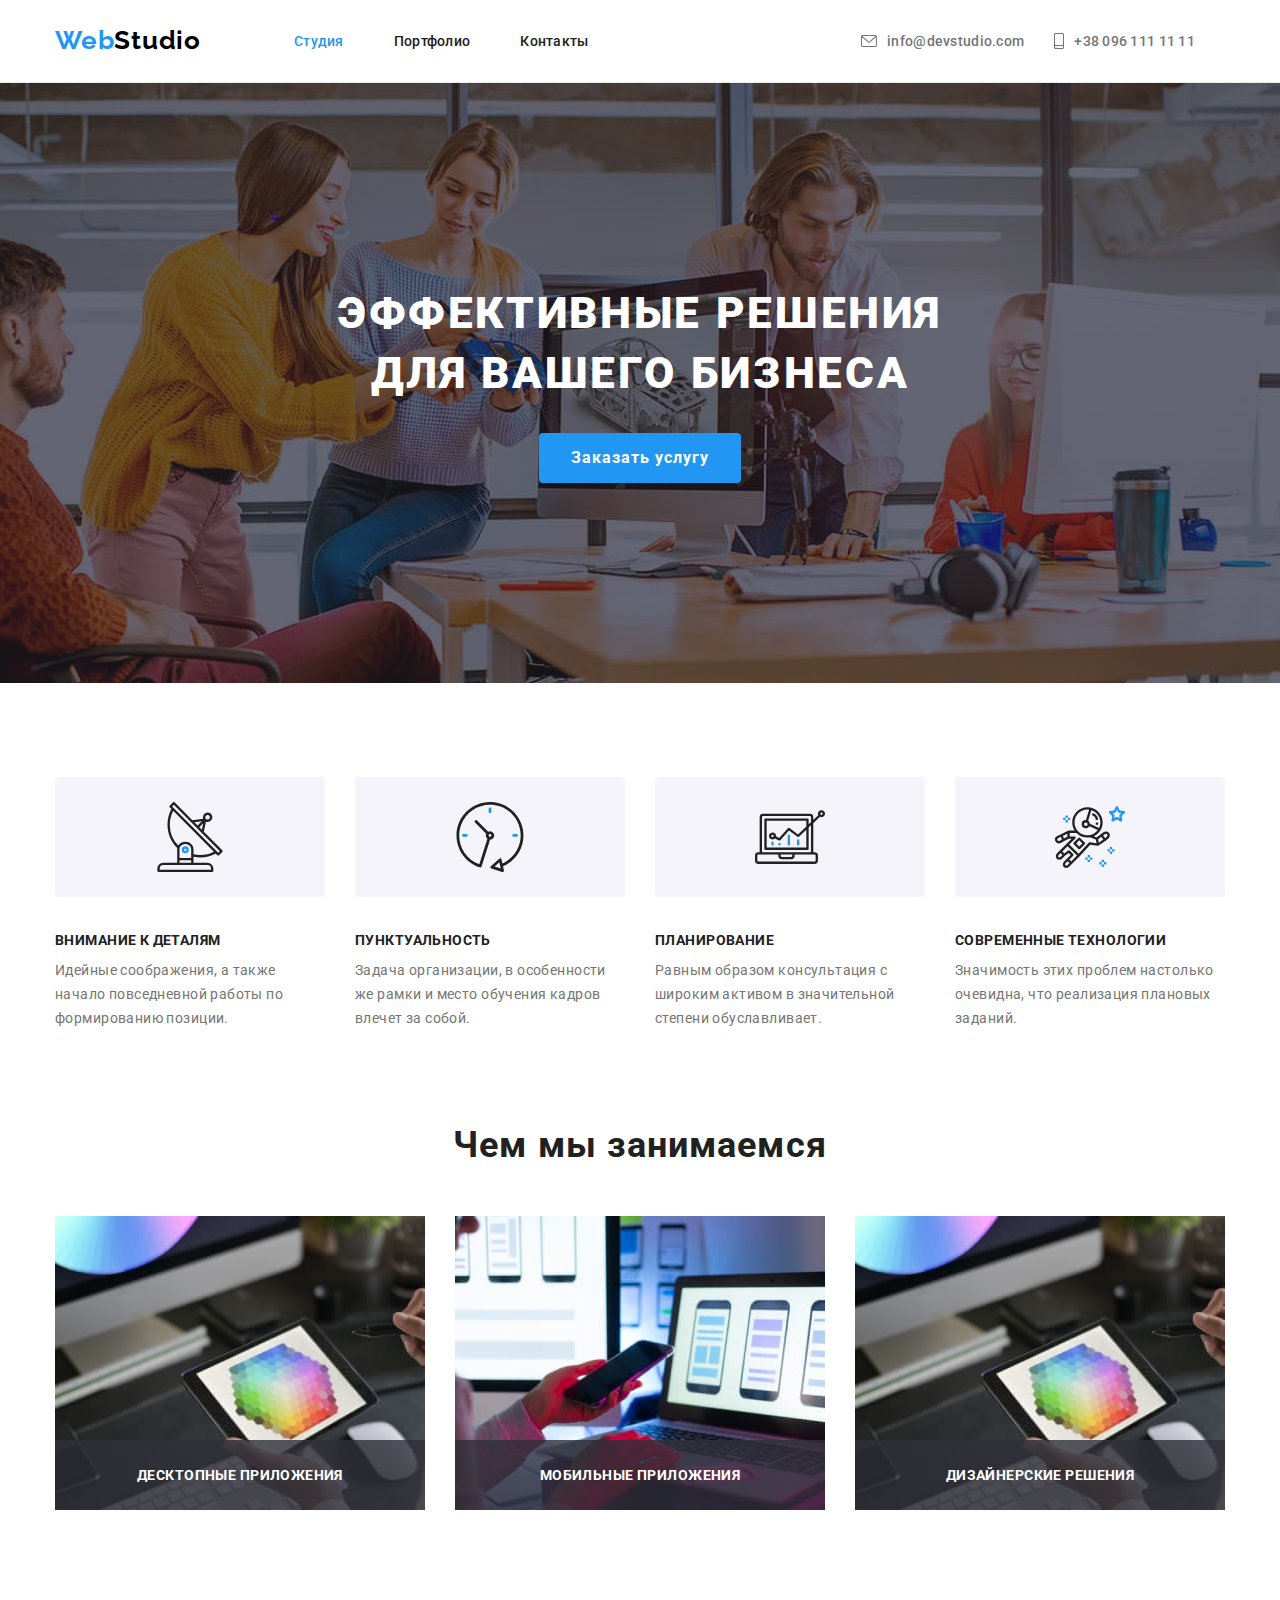
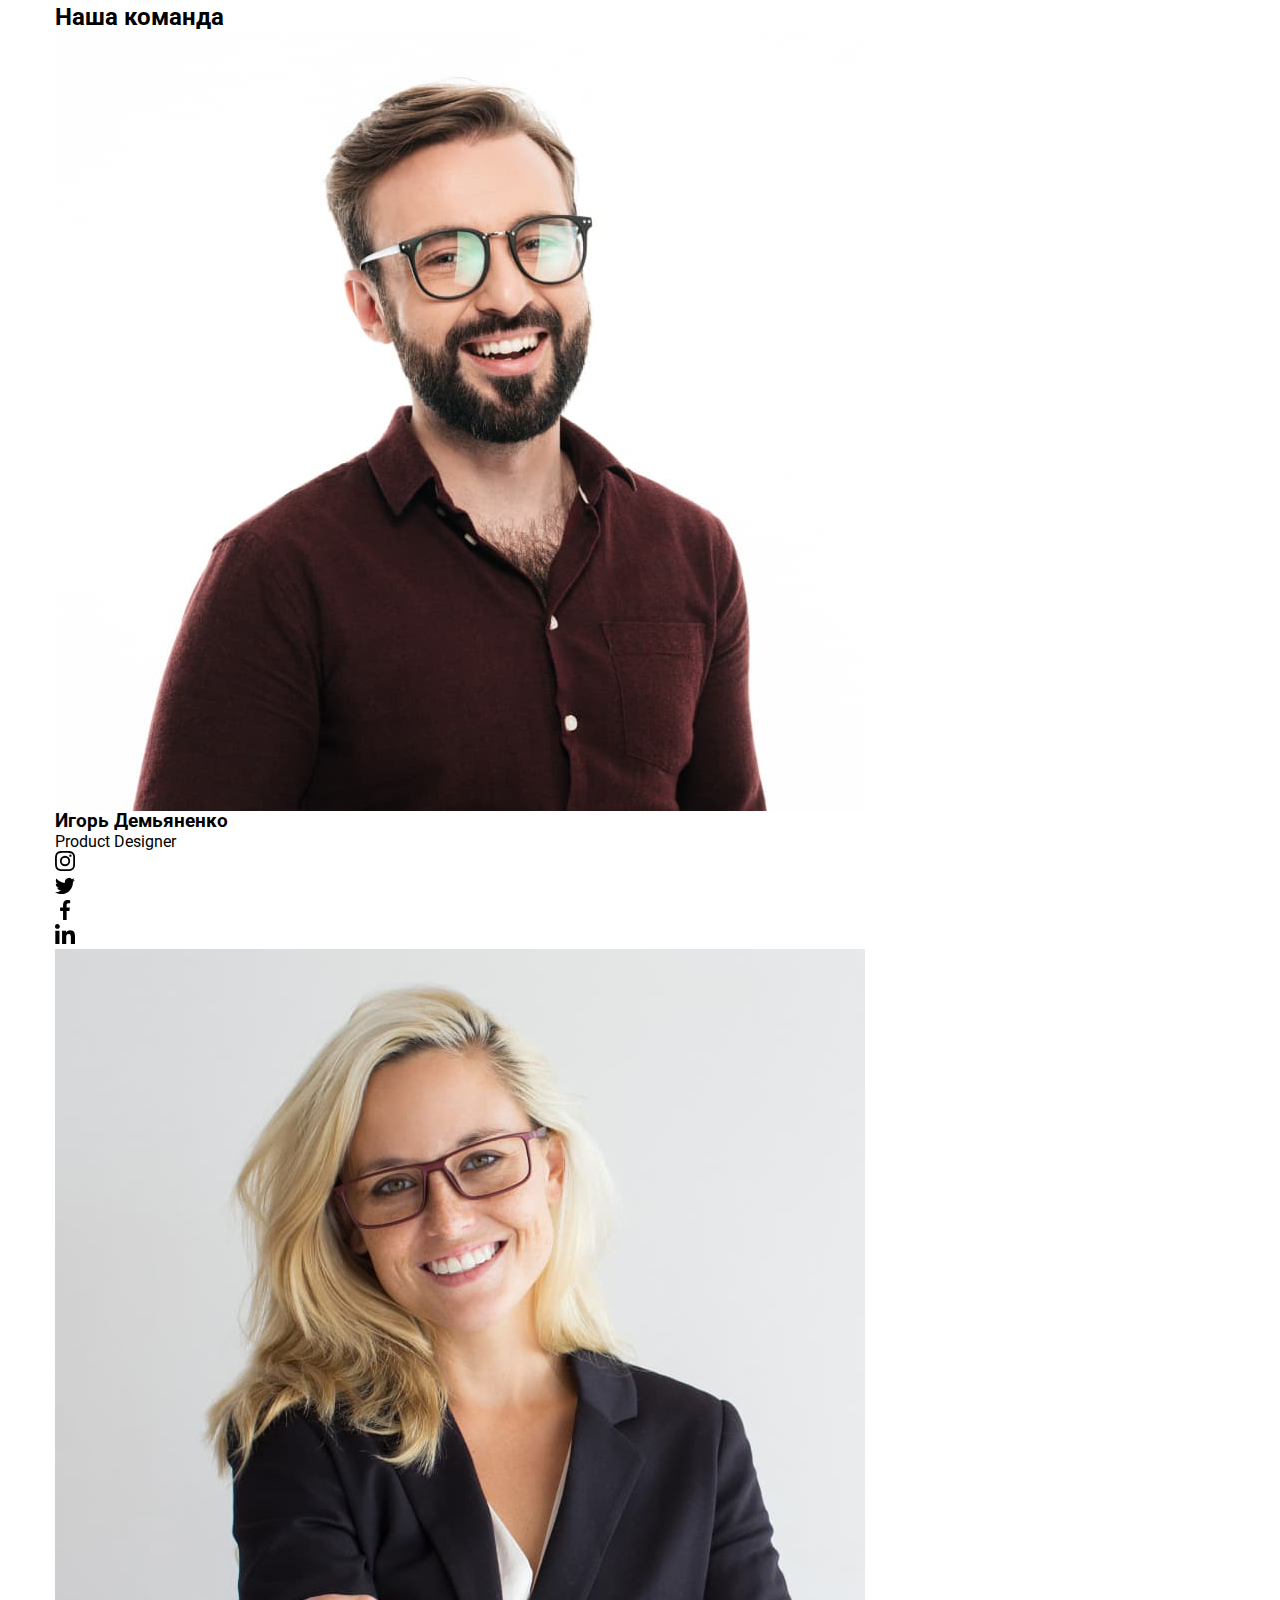
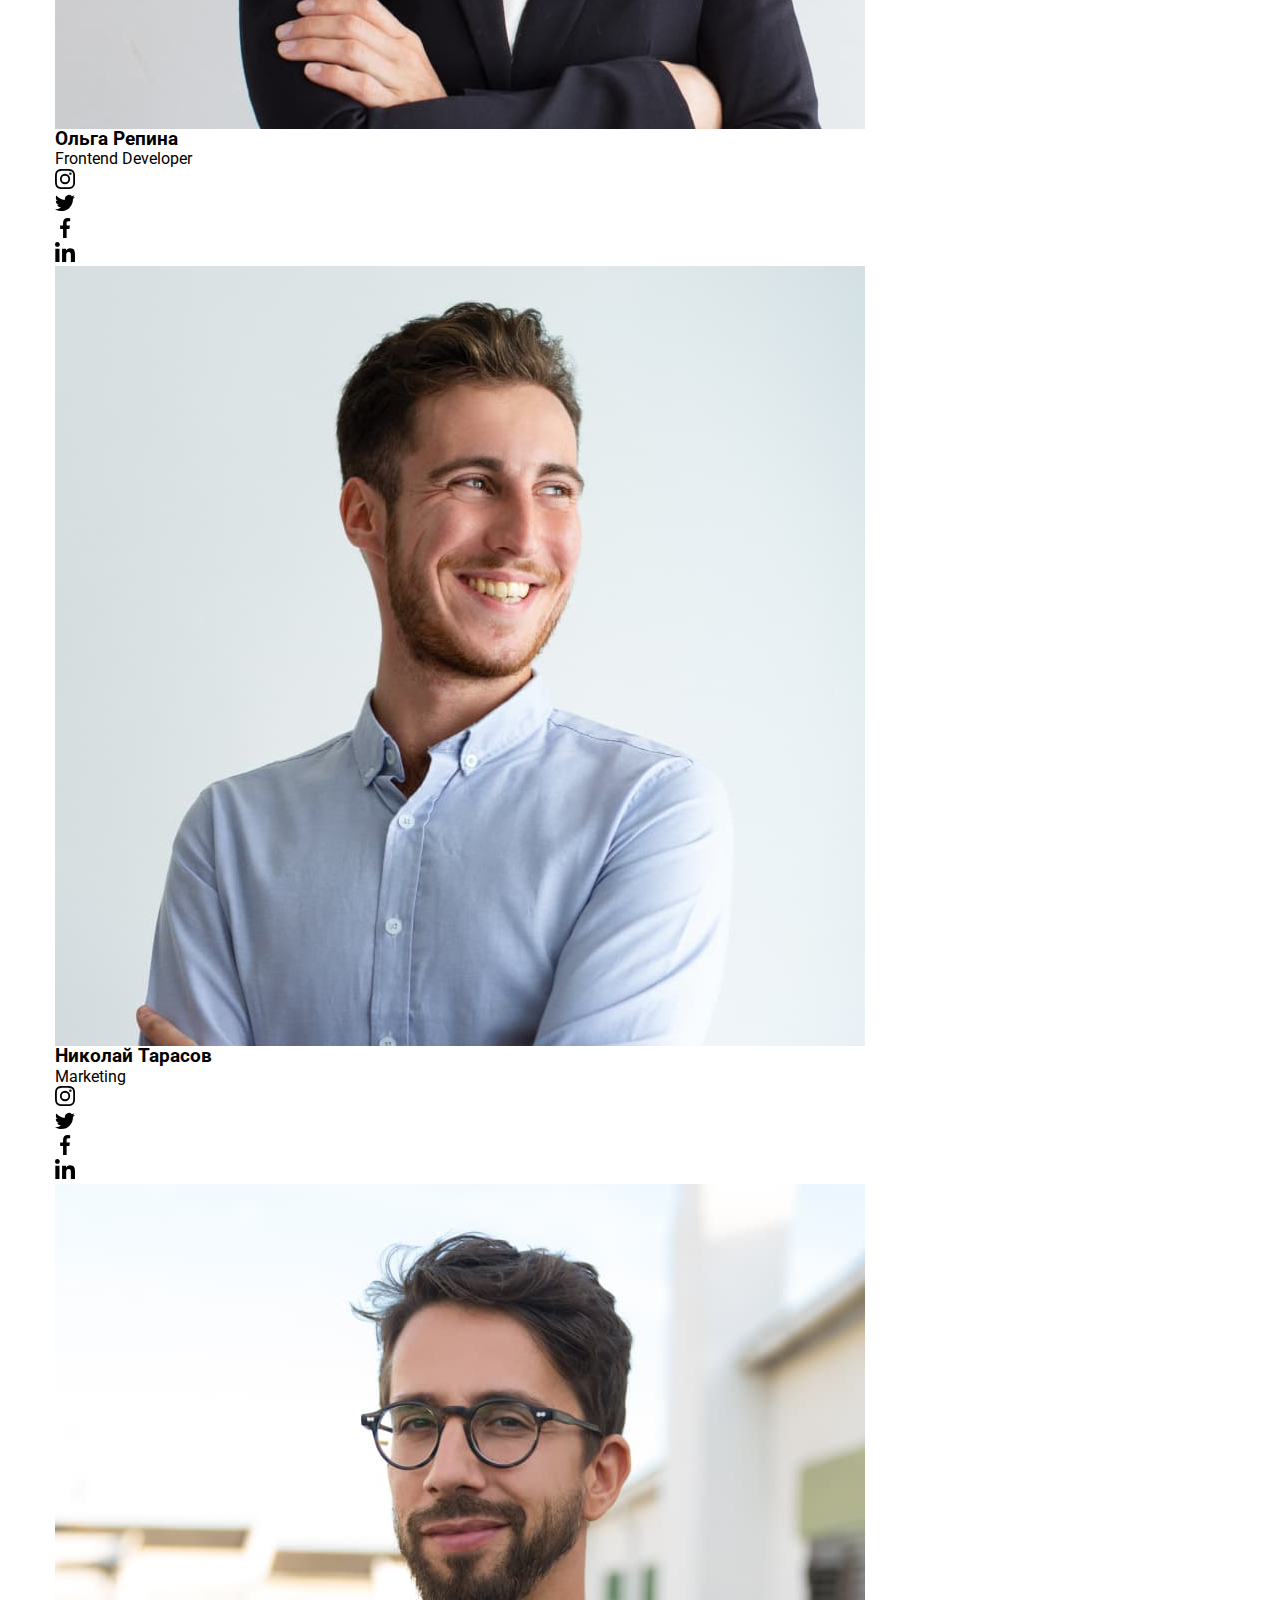
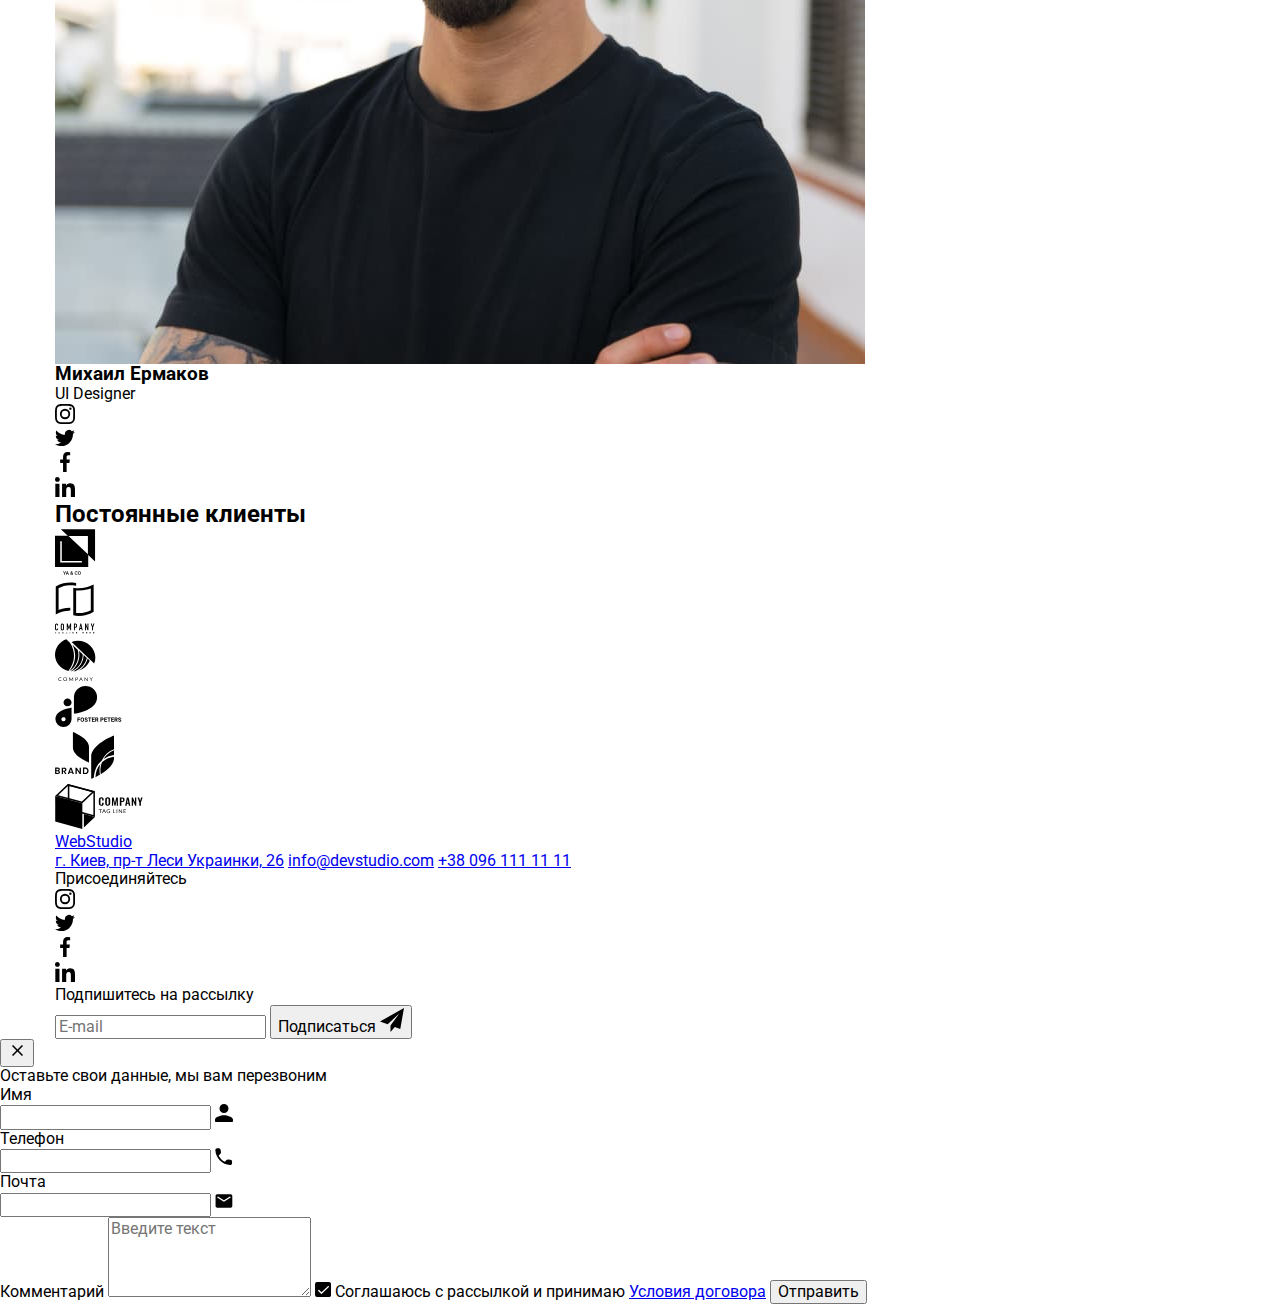
==== index.html @ cd8676ff "Finished section-features" ====
<!DOCTYPE html>
<html lang="ru">
<head>
    <meta charset="UTF-8">
    <meta name="viewport" content="width=device-width, initial-scale=1.0">
    <title>WebStudio</title>
    <link rel="preconnect" href="https://fonts.gstatic.com">
    <link href="https://fonts.googleapis.com/css2?family=Raleway:wght@700&family=Roboto:wght@400;500;700;900&display=swap"
        rel="stylesheet">
    <link rel="stylesheet" href="./css/main.min.css" />
</head>
<body>
    <!-- Шапка сайта -->
    <header class="header">
        <div class="container header__container">
           <nav class="navigation">
               <a class="logo" href="./index.html">Web<span class="logo__studio">Studio</span></a>
               <ul class="menu">
                   <li><a class="menu__link menu__link--current" href="#">Студия</a></li>
                   <li><a class="menu__link" href="./portfolio.html">Портфолио</a></li>
                   <li><a class="menu__link" href="#">Контакты</a></li>
               </ul>
           </nav>
           <ul class="contacts">
               <li>
                   <a class="contacts__link" href="mailto:info@devstudio.com">             
                       <svg class="contacts__icon" width="16" height="12">
                           <use href="./images/icons/symbol-defs.svg#envelope" ></use>
                       </svg>
                     info@devstudio.com
                   </a>
                </li>
               <li>
                   <a class="contacts__link" href="tel:+380961111111">
                       <svg class="contacts__icon" width="10" height="16">
                           <use href="./images/icons/symbol-defs.svg#smartphone"></use>
                       </svg>
                       +38 096 111 11 11
                    </a>
                </li>
           </ul>
        </div> 
    </header>

    <main>
        <!-- Герой -->
        <section class="section-hero">
            <div class="hero__container">
                <h1 class="hero__title">Эффективные решения для вашего бизнеса</h1>
                <button class="button" type="submit" data-modal-open>Заказать услугу</button>
            </div>
        </section>

        <!-- Особенности - Заголовок для симантики - пользователю не должен видеть -->
        <section class="section-features">
            <h2 class="visually-hidden">Преимущества</h2>
            <div class="container">
                <ul class="section-features__cards">
                    <li class="section-features__item">
                        <svg class="section-features__img">
                            <use href="./images/icons/symbol-defs.svg#antenna" width="70" height="70"> </use>
                        </svg>
                        <h3 class="section-features__title">Внимание к деталям</h3>
                        <p class="section-features__desc">Идейные соображения, а также начало повседневной работы по формированию
                            позиции.</p>
                    </li>
                    <li class="section-features__item">
                        <svg class="section-features__img"> 
                            <use href="./images/icons/symbol-defs.svg#clock" width="70" height="70"> </use>
                         </svg>
                        <h3 class="section-features__title">Пунктуальность</h3>
                        <p class="section-features__desc">Задача организации, в особенности же рамки и место обучения кадров влечет за
                            собой.</p>
                    </li>
                    <li class="section-features__item">
                        <svg class="section-features__img">
                            <use href="./images/icons/symbol-defs.svg#diagram" width="70" height="70"> </use>
                        </svg>
                        <h3 class="section-features__title">Планирование</h3>
                        <p class="section-features__desc">Равным образом консультация с широким активом в значительной степени
                            обуславливает.</p>
                    </li>
                    <li class="section-features__item">
                        <svg class="section-features__img">
                            <use href="./images/icons/symbol-defs.svg#astronaut" width="70" height="70"> </use>
                        </svg>
                        <h3 class="section-features__title">Современные технологии</h3>
                        <p class="section-features__desc">Значимость этих проблем настолько очевидна, что реализация плановых заданий.
                        </p>
                    </li>
                </ul>
            </div>
            
        </section>
        
        <!-- Чем мы занимаемся -->
        <section class="section-case">
            <div class="container">
                <h2 class="section-case__title">Чем мы занимаемся</h2>
                <ul class="section-case__cards">
                    <li class="section-case__item">
                        <div class="section-case__thumb">
                            <img src="./images/main/design.jpg" alt="Десктопное приложение">
                            <p class="section-case__inscription">Десктопные приложения</p>
                        </div>                        
                    </li>
                    <li class="section-case__item">
                        <div class="section-case__thumb">
                            <img src="./images/main/synchronization.jpg" alt="Мобильное приложение">
                            <p class="section-case__inscription">Мобильные приложения</p>
                        </div>                        
                    </li>
                    <li class="section-case__item">
                        <div class="section-case__thumb">
                            <img src="./images/main/design.jpg" alt="Дизайнерские решения">
                            <p class="section-case__inscription">Дизайнерские решения</p> 
                        </div>
                    </li>                                               
                </ul>
            </div>
        </section>

        <!-- Команда -->
        <section class="section-team">
            <div class="container">
                <h2 class="section-team-title">Наша команда</h2>
                <ul class="cards-team">
                    <li class="card">
                        <div class="thumb">
                            <img src="./images/main/igor.jpg" alt="Фото Игоря">
                        </div>                        
                        <div class="team-info">
                            <h3 class="personal-name">Игорь Демьяненко</h3>
                            <p class="post">Product Designer</p>
                            <ul class="social-icons">
                                <li>
                                    <a class="social-icons-link" href="#">
                                        <svg width="20" height="20">
                                            <use href="./images/icons/symbol-defs.svg#instagram">
                                            </use>
                                        </svg>
                                    </a>
                                </li>
                                <li>
                                    <a class="social-icons-link" href="#">
                                        <svg width="20" height="20">
                                            <use href="./images/icons/symbol-defs.svg#twitter">
                                            </use>
                                        </svg>
                                    </a>
                                </li>
                                <li>
                                    <a class="social-icons-link" href="#">
                                        <svg width="20" height="20">
                                            <use href="./images/icons/symbol-defs.svg#facebook">
                                            </use>
                                        </svg>
                                    </a>
                                </li>
                                <li>
                                    <a class="social-icons-link" href="#">
                                        <svg width="20" height="20">
                                            <use href="./images/icons/symbol-defs.svg#linkedin">
                                            </use>
                                        </svg>
                                    </a>
                                </li>
                            </ul>
                        </div>                        
                    </li>
                    <li class="card">
                        <div class="thumb">
                            <img src="./images/main/olga.jpg" alt="Фото Ольги">
                        </div>                        
                        <div class="team-info">
                            <h3 class="personal-name">Ольга Репина</h3>
                            <p class="post">Frontend Developer</p>
                            <ul class="social-icons">
                                <li>
                                    <a class="social-icons-link" href="#">
                                        <svg width="20" height="20">
                                            <use href="./images/icons/symbol-defs.svg#instagram">
                                            </use>
                                        </svg>
                                    </a>
                                </li>
                                <li>
                                    <a class="social-icons-link" href="#">
                                        <svg width="20" height="20">
                                            <use href="./images/icons/symbol-defs.svg#twitter">
                                            </use>
                                        </svg>
                                    </a>
                                </li>
                                <li>
                                    <a class="social-icons-link" href="#">
                                        <svg width="20" height="20">
                                            <use href="./images/icons/symbol-defs.svg#facebook">
                                            </use>
                                        </svg>
                                    </a>
                                </li>
                                <li>
                                    <a class="social-icons-link" href="#">
                                        <svg width="20" height="20">
                                            <use href="./images/icons/symbol-defs.svg#linkedin">
                                            </use>
                                        </svg>
                                    </a>
                                </li>
                            </ul>
                        </div>                        
                    </li>
                    <li class="card">
                        <div class="thumb">
                            <img src="./images/main/nikolai.jpg" alt="Фото Николая">
                        </div>                        
                        <div class="team-info">
                            <h3 class="personal-name">Николай Тарасов</h3>
                            <p class="post">Marketing</p>
                            <ul class="social-icons">
                                <li>
                                    <a class="social-icons-link" href="#">
                                        <svg width="20" height="20">
                                            <use href="./images/icons/symbol-defs.svg#instagram">
                                            </use>
                                        </svg>
                                    </a>
                                </li>
                                <li>
                                    <a class="social-icons-link" href="#">
                                        <svg width="20" height="20">
                                            <use href="./images/icons/symbol-defs.svg#twitter">
                                            </use>
                                        </svg>
                                    </a>
                                </li>
                                <li>
                                    <a class="social-icons-link" href="#">
                                        <svg width="20" height="20">
                                            <use href="./images/icons/symbol-defs.svg#facebook">
                                            </use>
                                        </svg>
                                    </a>
                                </li>
                                <li>
                                    <a class="social-icons-link" href="#">
                                        <svg width="20" height="20">
                                            <use href="./images/icons/symbol-defs.svg#linkedin">
                                            </use>
                                        </svg>
                                    </a>
                                </li>
                            </ul>
                        </div>                        
                    </li>
                    <li class="card">
                        <div class="thumb">
                            <img src="./images/main/michail.jpg" alt="Фото Михаила">
                        </div>                        
                        <div class="team-info">
                            <h3 class="personal-name">Михаил Ермаков</h3>
                            <p class="post">UI Designer</p>
                            <ul class="social-icons">
                                <li>
                                    <a class="social-icons-link" href="#">
                                        <svg width="20" height="20">
                                            <use href="./images/icons/symbol-defs.svg#instagram">
                                            </use>
                                        </svg>
                                    </a>
                                </li>
                                <li>
                                    <a class="social-icons-link" href="#">
                                        <svg width="20" height="20">
                                            <use href="./images/icons/symbol-defs.svg#twitter">
                                            </use>
                                        </svg>
                                    </a>
                                </li>
                                <li>
                                    <a class="social-icons-link" href="#">
                                        <svg width="20" height="20">
                                            <use href="./images/icons/symbol-defs.svg#facebook">
                                            </use>
                                        </svg>
                                    </a>
                                </li>
                                <li>
                                    <a class="social-icons-link" href="#">
                                        <svg width="20" height="20">
                                            <use href="./images/icons/symbol-defs.svg#linkedin">
                                            </use>
                                        </svg>
                                    </a>
                                </li>
                            </ul>
                        </div>                        
                    </li>
                </ul>
            </div>        
        </section>
        
        <!-- Постоянные клиенты-->
        <section class="section-clients">
            <div class="container">
                <h2 class="section-clients-title">Постоянные клиенты</h2>
                <ul class="clients">
                    <li class="clients-item">
                        <a class="clients-link" href="#">
                            <svg class="clients-icon" width="44.27" height="49.23">
                                <use href="./images/icons/symbol-defs.svg#logo1"></use> 
                            </svg>
                        </a>
                    </li>
                    <li class="clients-item">
                        <a class="clients-link" href="#">
                            <svg class="clients-icon" width="40" height="52">
                                <use href="./images/icons/symbol-defs.svg#logo2"></use>
                            </svg>
                        </a>
                    </li>
                    <li class="clients-item">
                        <a class="clients-link" href="#">
                            <svg class="clients-icon" width="41" height="42.6">
                                <use href="./images/icons/symbol-defs.svg#logo3"></use>
                            </svg>
                        </a>
                    </li>
                    <li class="clients-item">
                        <a class="clients-link" href="#">
                            <svg class="clients-icon" width="79.66" height="42.02">
                                <use href="./images/icons/symbol-defs.svg#logo4"></use>
                            </svg>
                        </a>
                    </li>
                    <li class="clients-item">
                        <a class="clients-link" href="#">
                            <svg class="clients-icon" width="59" height="47">
                                <use href="./images/icons/symbol-defs.svg#logo5"></use>
                            </svg>
                        </a>
                    </li>
                    <li class="clients-item" >
                        <a class="clients-link" href="#">
                            <svg class="clients-icon" width="88.48" height="45.44">
                                <use href="./images/icons/symbol-defs.svg#logo6"></use>
                            </svg>
                        </a>
                    </li>
                </ul>
            </div>
        </section>
    </main>

    <footer>
        <div class="container footer">
            <div>
                <a class="logo-web-f" href="./index.html">Web<span class="logo-studio-f">Studio</span></a>
                <address class="address">
                    <a class="address-f" href="#">г. Киев, пр-т Леси Украинки, 26</a>
                    <a class="mail-f" href="mailto:info@example.com">info@devstudio.com</a>
                    <a class="tel-f" href="tel:+380961111111">+38 096 111 11 11</a>
                </address>
            </div>
            <div class="invitation">
                <p class="invitation-title">Присоединяйтесь</p>
                <ul class="social-icons-f">
                    <li>
                        <a class="social-icons-link-f" href="#">
                            <svg width="20" height="20">
                                <use href="./images/icons/symbol-defs.svg#instagram">
                                </use>
                            </svg>
                        </a>
                    </li>
                    <li>
                        <a class="social-icons-link-f" href="#">
                            <svg width="20" height="20">
                                <use href="./images/icons/symbol-defs.svg#twitter">
                                </use>
                            </svg>
                        </a>
                    </li>
                    <li>
                        <a class="social-icons-link-f" href="#">
                            <svg width="20" height="20">
                                <use href="./images/icons/symbol-defs.svg#facebook">
                                </use>
                            </svg>
                        </a>
                    </li>
                    <li>
                        <a class="social-icons-link-f" href="#">
                            <svg width="20" height="20">
                                <use href="./images/icons/symbol-defs.svg#linkedin">
                                </use>
                            </svg>
                        </a>
                    </li>
                </ul>
            </div>
            <form class="subscription">
                <p class="invitation-title">Подпишитесь на рассылку</p>
                <div class="test">
                    <input type="email" name="email" placeholder="E-mail" />
                    <button type="submit">
                        <div class="subscribe-btn">
                            <span>Подписаться</span>
                            <svg class="icon-send" width="24" height="24">
                                <use href="./images/icons/symbol-defs.svg#icon-send">
                                </use>
                            </svg>
                        </div>                  
                    </button>
                </div>
                             
            </form>
        </div>        
    </footer>

    <div data-modal class="backdrop-order is-hidden">
        <div class="modal-order">
            <button data-modal-close  class="close-button">
                <svg class="close" width="18" height="18">
                    <use href="./images/icons/symbol-defs.svg#close"></use>
                </svg>
            </button>
            
            <!-- Для второго варианта -->
            <!-- В кнопу открытия и в кнопку закрытия data-toggle-backdrop-order -->
            <!-- Для всего модального окна data-backdrop-order -->

            <form name="signup-form">
                <p class="signup-form-title">Оставьте свои данные, мы вам перезвоним</p>
                <label class="label" for="username">
                    <span>Имя</span>
                    <div class="data-label">
                        <input class="data-input" type="text" name="username" id="username" />
                        <svg class="signup-form-icons" width="18" height="18">
                            <use href="./images/icons/symbol-defs.svg#person"></use>
                        </svg>
                    </div>
                </label>
                <label class="label">
                    <span>Телефон</span>
                    <div class="data-label">
                        <input class="data-input" type="tel" name="phone-number" />
                        <svg class="signup-form-icons" width="18" height="18">
                            <use href="./images/icons/symbol-defs.svg#phone"></use>
                        </svg>
                    </div>                    
                </label>
                <label class="label">
                    <span>Почта</span>
                    <div class="data-label">
                        <input class="data-input" type="email" name="email" />
                        <svg class="signup-form-icons" width="18" height="18">
                            <use href="./images/icons/symbol-defs.svg#email"></use>
                        </svg>
                    </div>                    
                </label>
                <label class="label">
                    <span>Комментарий</span>
                    <textarea name="comments" rows="4" placeholder="Введите текст"></textarea>
                </label>
                <label class="checkbox-conditions">
                    <input class="checkbox visually-hidden" type="checkbox" name="conditions" />
                    <svg class="icon" width="16" height="15">
                        <use href="./images/icons/symbol-defs.svg#icon-check"></use>                    
                    </svg>
                    <span>Соглашаюсь с рассылкой и принимаю 
                    <a href="#">Условия договора</a></span>
                </label>
                <button type="submit" class="send-button">Отправить</button>
            </form>
                       
        </div>        
    </div>
    
    <script src="./js/modal.js"></script>
</body>
</html>
---- css/main.min.css ----
/*! modern-normalize v1.0.0 | MIT License | https://github.com/sindresorhus/modern-normalize */*,*::before,*::after{-webkit-box-sizing:border-box;box-sizing:border-box}:root{-moz-tab-size:4;-o-tab-size:4;tab-size:4}html{line-height:1.15;-webkit-text-size-adjust:100%}body{margin:0;padding:0}body{font-family:system-ui,-apple-system,"Segoe UI",Roboto,Helvetica,Arial,sans-serif,"Apple Color Emoji","Segoe UI Emoji"}hr{height:0;color:inherit}abbr[title]{-webkit-text-decoration:underline dotted;text-decoration:underline dotted}b,strong{font-weight:bolder}code,kbd,samp,pre{font-family:ui-monospace, SFMono-Regular, Consolas, "Liberation Mono", Menlo, monospace;font-size:1em}small{font-size:80%}sub,sup{font-size:75%;line-height:0;position:relative;vertical-align:baseline}sub{bottom:-0.25em}sup{top:-0.5em}table{text-indent:0;border-color:inherit}button,input,optgroup,select,textarea{font-family:inherit;font-size:100%;line-height:1.15;margin:0}address{font-style:normal}button,select{text-transform:none}button,[type="button"],[type="reset"],[type="submit"]{-webkit-appearance:button}::-moz-focus-inner{border-style:none;padding:0}:-moz-focusring{outline:1px dotted ButtonText}:-moz-ui-invalid{box-shadow:none}legend{padding:0}progress{vertical-align:baseline}::-webkit-inner-spin-button,::-webkit-outer-spin-button{height:auto}[type="search"]{-webkit-appearance:textfield;outline-offset:-2px}::-webkit-search-decoration{-webkit-appearance:none}::-webkit-file-upload-button{-webkit-appearance:button;font:inherit}summary{display:list-item}ul{list-style:none}li{display:list-item;text-align:-webkit-match-parent}body{background-color:#FFFFFF;font-family:Roboto;font-style:normal}img{display:block;max-width:100%;height:auto}h1,h2,h3,h4,ul,p{margin:0px;padding:0px}.container{max-width:1200px;margin:0px auto;padding:0px 15px}.visually-hidden{position:absolute;width:1px;height:1px;margin:-1px;border:0;padding:0;white-space:nowrap;-webkit-clip-path:inset(100%);clip-path:inset(100%);clip:rect(0 0 0 0);overflow:hidden}.header{border-bottom:1px solid #ECECEC}.header__container{display:-webkit-box;display:-ms-flexbox;display:flex;-webkit-box-align:center;-ms-flex-align:center;align-items:center}.logo{text-decoration:none;font-family:Raleway;font-style:normal;font-weight:bold;font-size:26px;line-height:31px;letter-spacing:0.03em;color:#2196F3;padding:24px 0px 25px 0px;margin-right:93px}.logo__studio{color:#000000}.navigation{display:-webkit-box;display:-ms-flexbox;display:flex;-webkit-box-align:center;-ms-flex-align:center;align-items:center}.menu{display:-webkit-box;display:-ms-flexbox;display:flex;-webkit-box-align:center;-ms-flex-align:center;align-items:center;margin:0px;padding:32px 0px}.menu__link{position:relative;text-decoration:none;font-weight:500;font-size:14px;line-height:16px;letter-spacing:0.02em;color:#212121;padding-top:32px;padding-bottom:32px;margin-right:50px;-webkit-transition:color 250ms cubic-bezier(0.4, 0, 0.2, 1);transition:color 250ms cubic-bezier(0.4, 0, 0.2, 1)}.menu__link:hover,.menu__link:focus{color:#2196F3;-webkit-transition:color 250ms cubic-bezier(0.4, 0, 0.2, 1);transition:color 250ms cubic-bezier(0.4, 0, 0.2, 1)}.menu__link::after{content:"";position:absolute;left:0;bottom:0;display:block;width:100%;height:4px;border:1px solid #2196F3;border-radius:2px;background-color:#2196F3;-webkit-transform:scaleX(0);transform:scaleX(0);-webkit-transition:-webkit-transform 250ms cubic-bezier(0.4, 0, 0.2, 1);transition:-webkit-transform 250ms cubic-bezier(0.4, 0, 0.2, 1);transition:transform 250ms cubic-bezier(0.4, 0, 0.2, 1);transition:transform 250ms cubic-bezier(0.4, 0, 0.2, 1), -webkit-transform 250ms cubic-bezier(0.4, 0, 0.2, 1)}.menu__link:hover::after,.menu__link:focus::after{-webkit-transform:scaleX(1);transform:scaleX(1);-webkit-transition:-webkit-transform 250ms cubic-bezier(0.4, 0, 0.2, 1);transition:-webkit-transform 250ms cubic-bezier(0.4, 0, 0.2, 1);transition:transform 250ms cubic-bezier(0.4, 0, 0.2, 1);transition:transform 250ms cubic-bezier(0.4, 0, 0.2, 1), -webkit-transform 250ms cubic-bezier(0.4, 0, 0.2, 1)}.menu__link--current{color:#2196F3}.contacts{display:-webkit-box;display:-ms-flexbox;display:flex;-webkit-box-align:center;-ms-flex-align:center;align-items:center;margin-left:auto}.contacts__link{text-decoration:none;font-weight:500;font-size:14px;line-height:16px;letter-spacing:0.02em;color:#757575;-webkit-transition:color 250ms cubic-bezier(0.4, 0, 0.2, 1);transition:color 250ms cubic-bezier(0.4, 0, 0.2, 1);display:-webkit-box;display:-ms-flexbox;display:flex;-webkit-box-align:center;-ms-flex-align:center;align-items:center}.contacts__link:hover,.contacts__link:focus{color:#2196F3;-webkit-transition:color 250ms cubic-bezier(0.4, 0, 0.2, 1);transition:color 250ms cubic-bezier(0.4, 0, 0.2, 1)}.contacts__link:first-child{margin-right:30px}.contacts__icon{fill:currentColor;margin-right:10px}.section-hero{background-image:-webkit-gradient(linear, left top, right top, from(rgba(47,48,58,0.4)), to(rgba(47,48,58,0.4))),url(../images/main/hero.jpg);background-image:linear-gradient(to right, rgba(47,48,58,0.4), rgba(47,48,58,0.4)),url(../images/main/hero.jpg);background-color:#C4C4C4;background-repeat:no-repeat;background-position:center;background-size:cover;max-width:1600px;margin-left:auto;margin-right:auto}.hero__container{margin:0px auto;text-align:center;padding:200px 0}.hero__title{text-decoration:none;font-weight:900;font-size:44px;line-height:60px;letter-spacing:0.06em;text-transform:uppercase;color:#FFFFFF;max-width:696px;margin:0px auto 30px}.button{color:#FFFFFF;background-color:#2196F3;font-weight:bold;font-size:16px;line-height:30px;text-align:center;letter-spacing:0.06em;border:0px;border-radius:4px;padding:10px 32px}.section-features{padding-top:94px}.section-features__cards{display:-webkit-box;display:-ms-flexbox;display:flex;-webkit-box-pack:justify;-ms-flex-pack:justify;justify-content:space-between;margin:0px;padding:0px}.section-features__item{width:270px}.section-features__img{background:#F5F4FA;border-radius:4px;height:120px;width:270px;padding:25px 100px;margin-bottom:30px}.section-features__title{font-weight:bold;font-size:14px;line-height:16px;letter-spacing:0.03em;text-transform:uppercase;color:#212121;margin-bottom:10px}.section-features__desc{font-weight:normal;font-size:14px;line-height:24px;letter-spacing:0.03em;color:#757575}.section-case{padding-top:94px;padding-bottom:94px}.section-case__title{font-weight:bold;font-size:36px;line-height:42px;text-align:center;letter-spacing:0.03em;color:#212121;margin-bottom:50px}.section-case__cards{display:-webkit-box;display:-ms-flexbox;display:flex;-webkit-box-pack:justify;-ms-flex-pack:justify;justify-content:space-between}.section-case__thumb{position:relative;height:294px}.section-case__inscription{position:absolute;bottom:0;width:100%;height:70px;background:rgba(47,48,58,0.8);font-family:Roboto;font-weight:bold;font-size:14px;line-height:16px;text-align:center;letter-spacing:0.03em;text-transform:uppercase;color:#FFFFFF;padding:27px 0}
/*# sourceMappingURL=main.min.css.map */
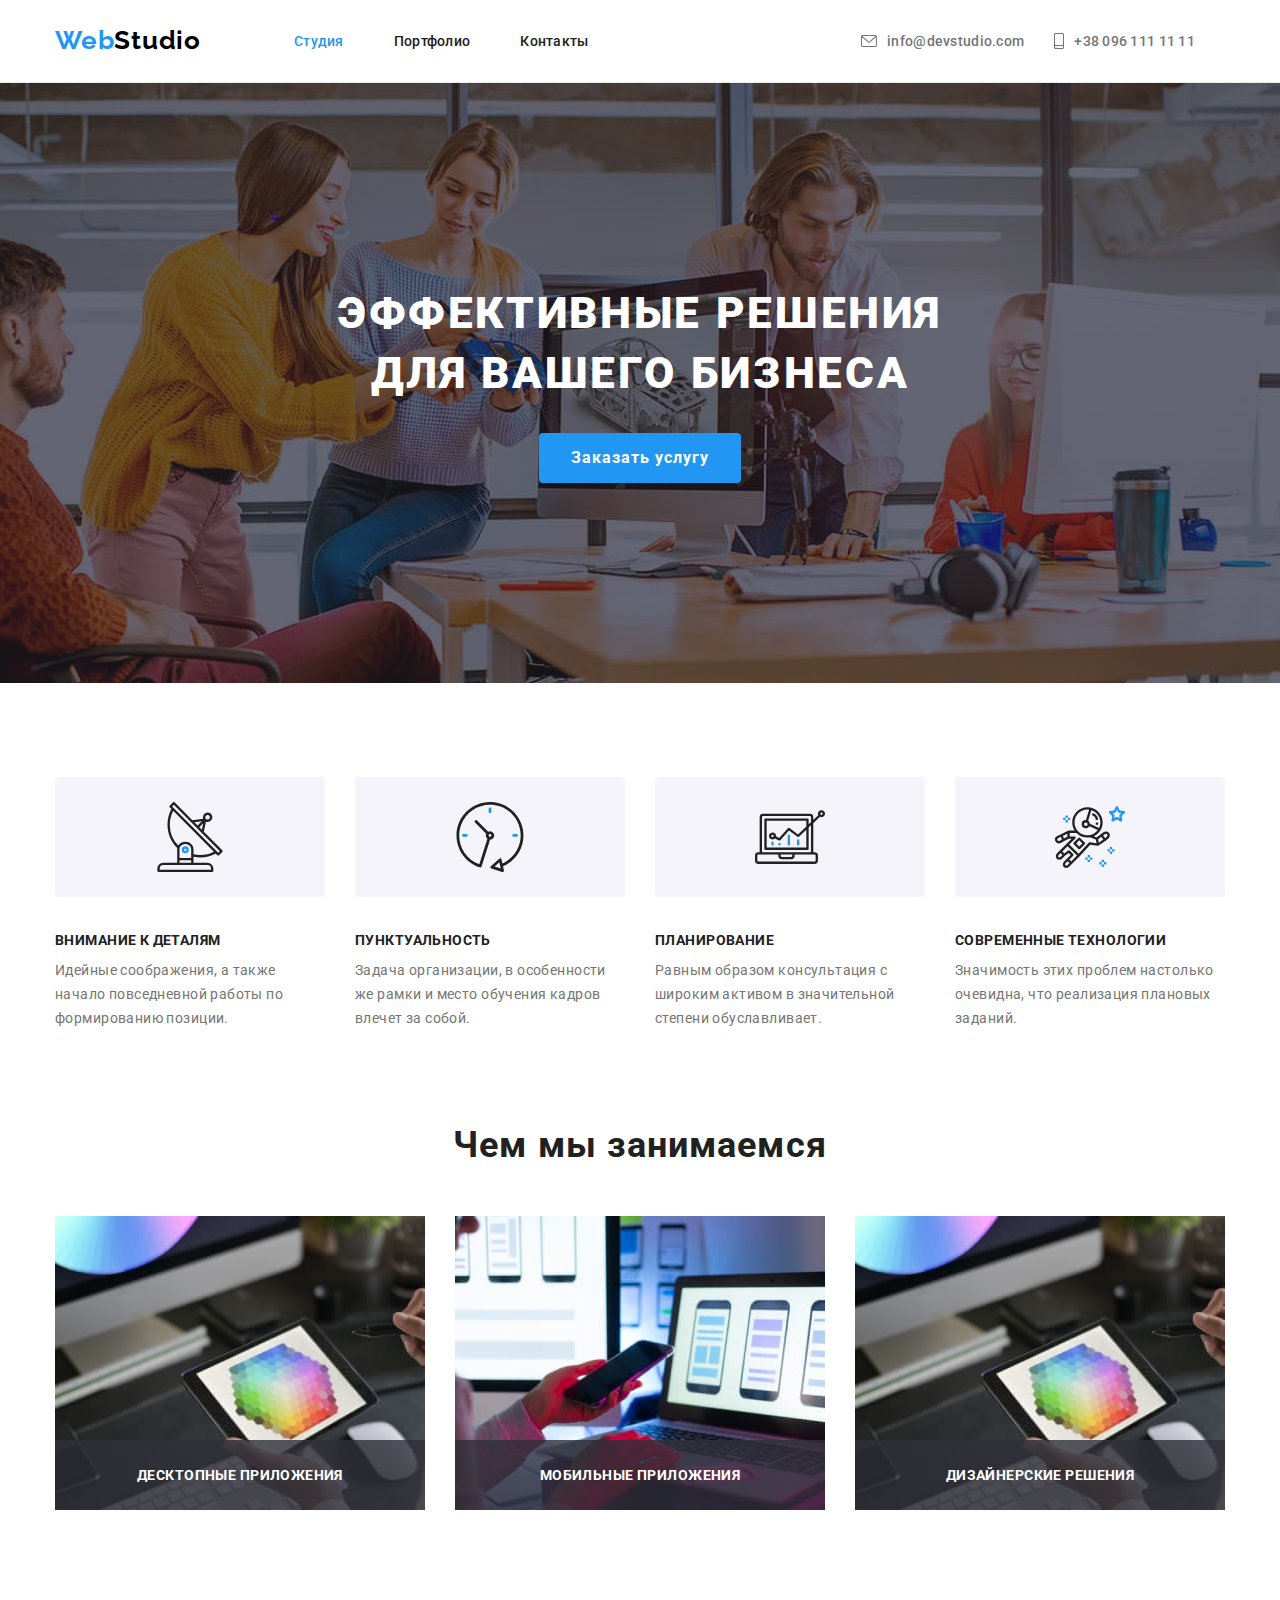
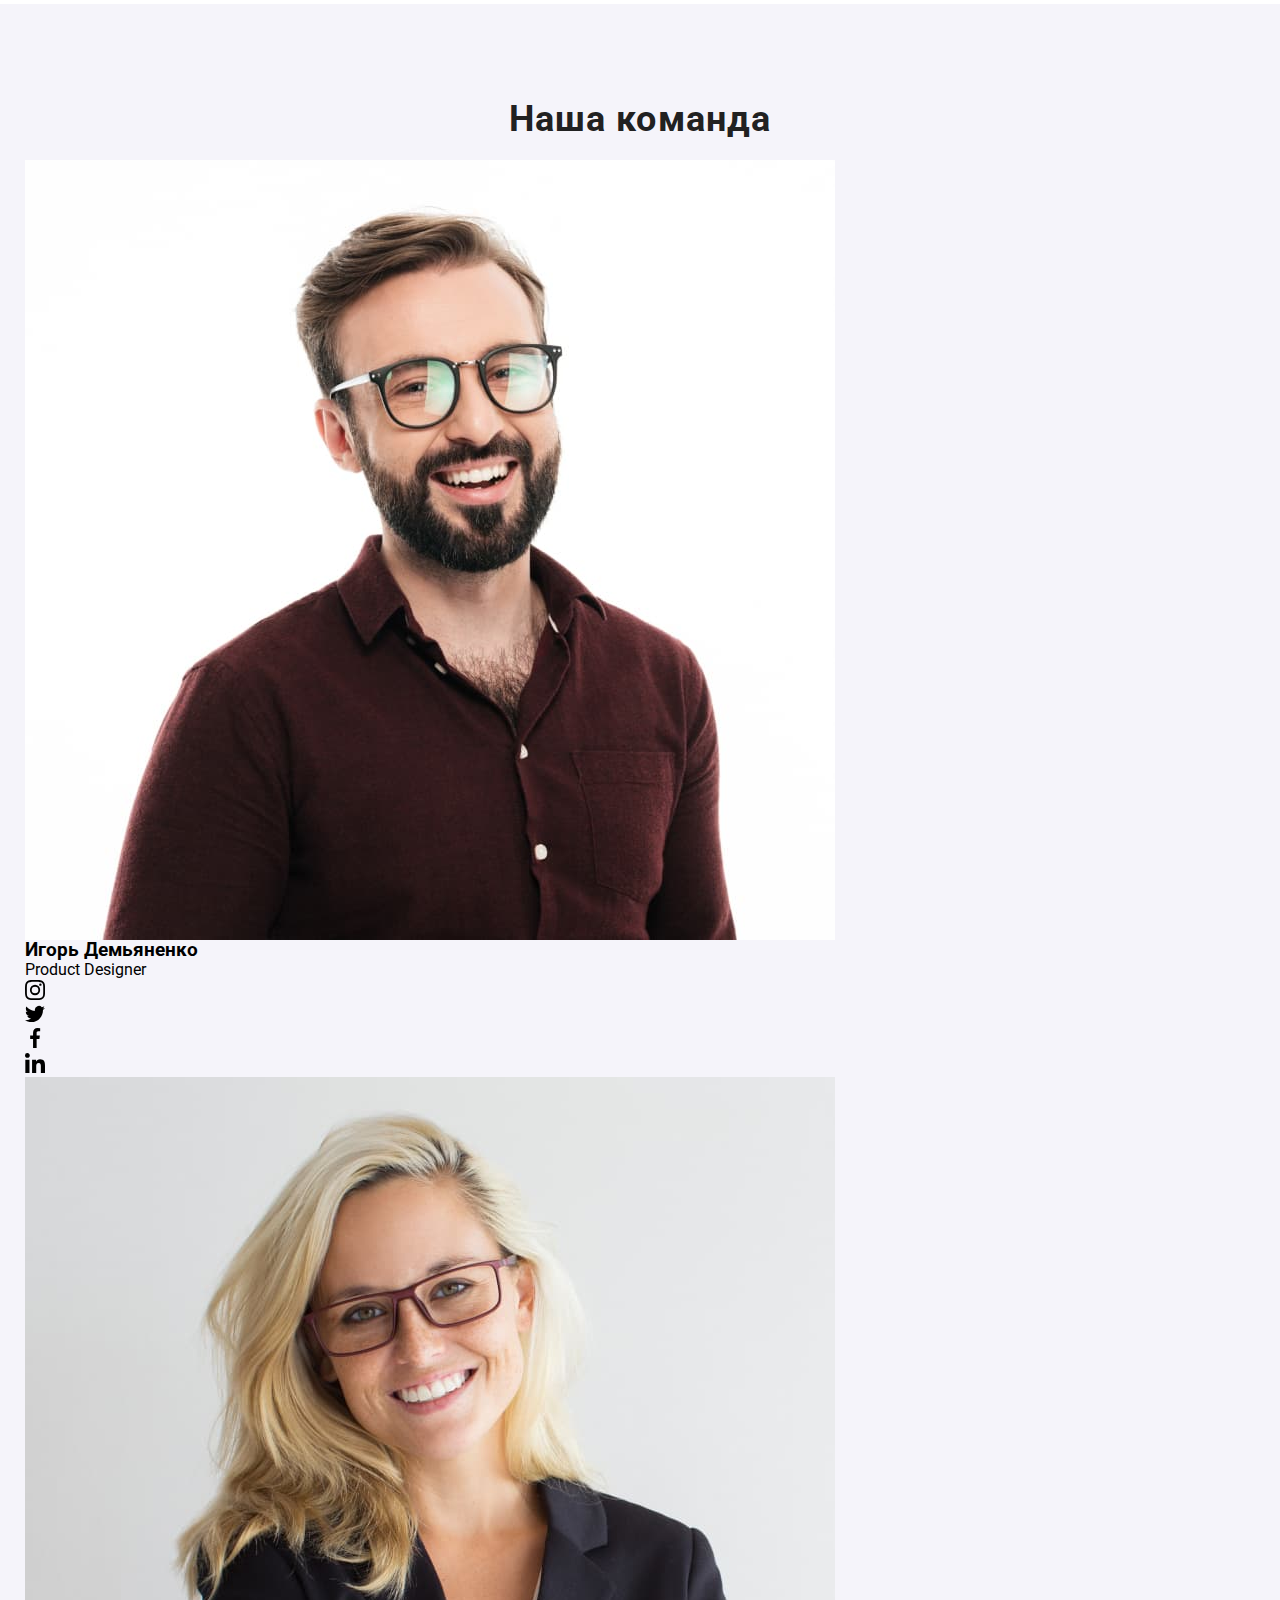
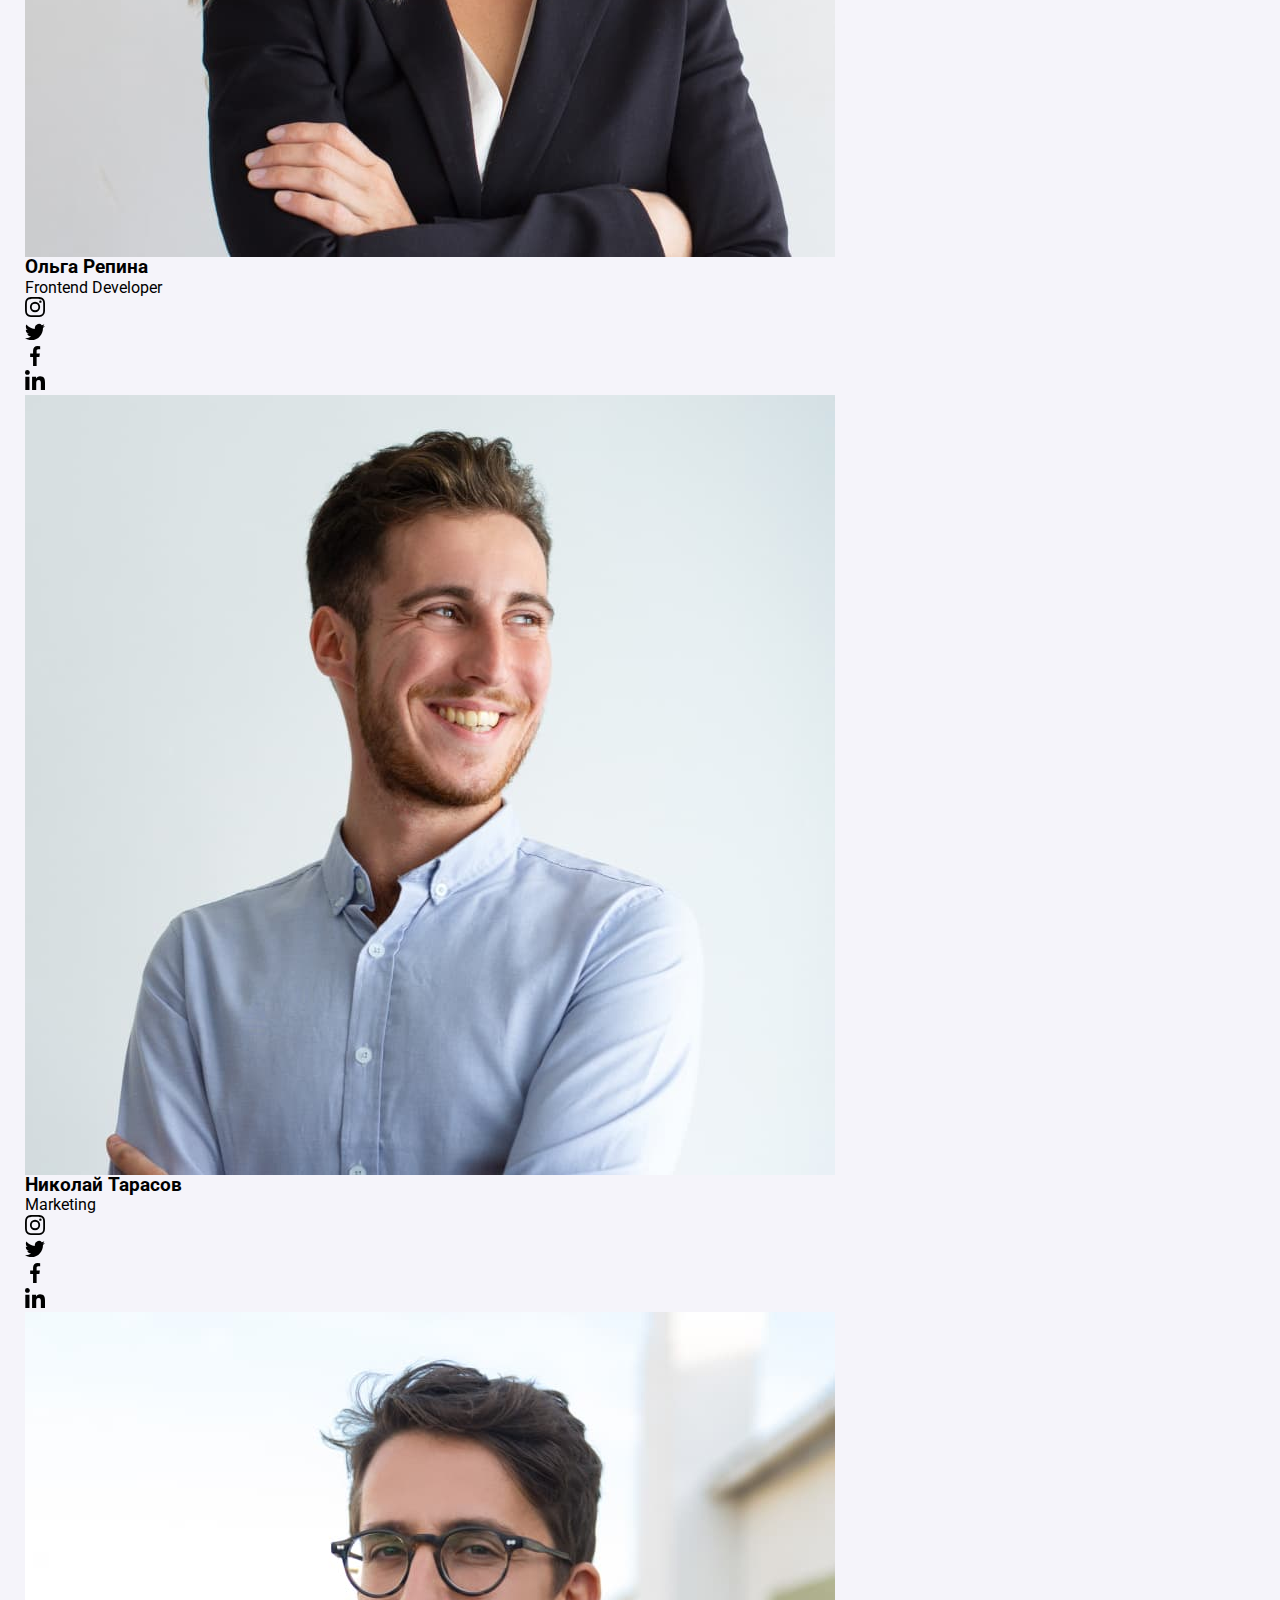
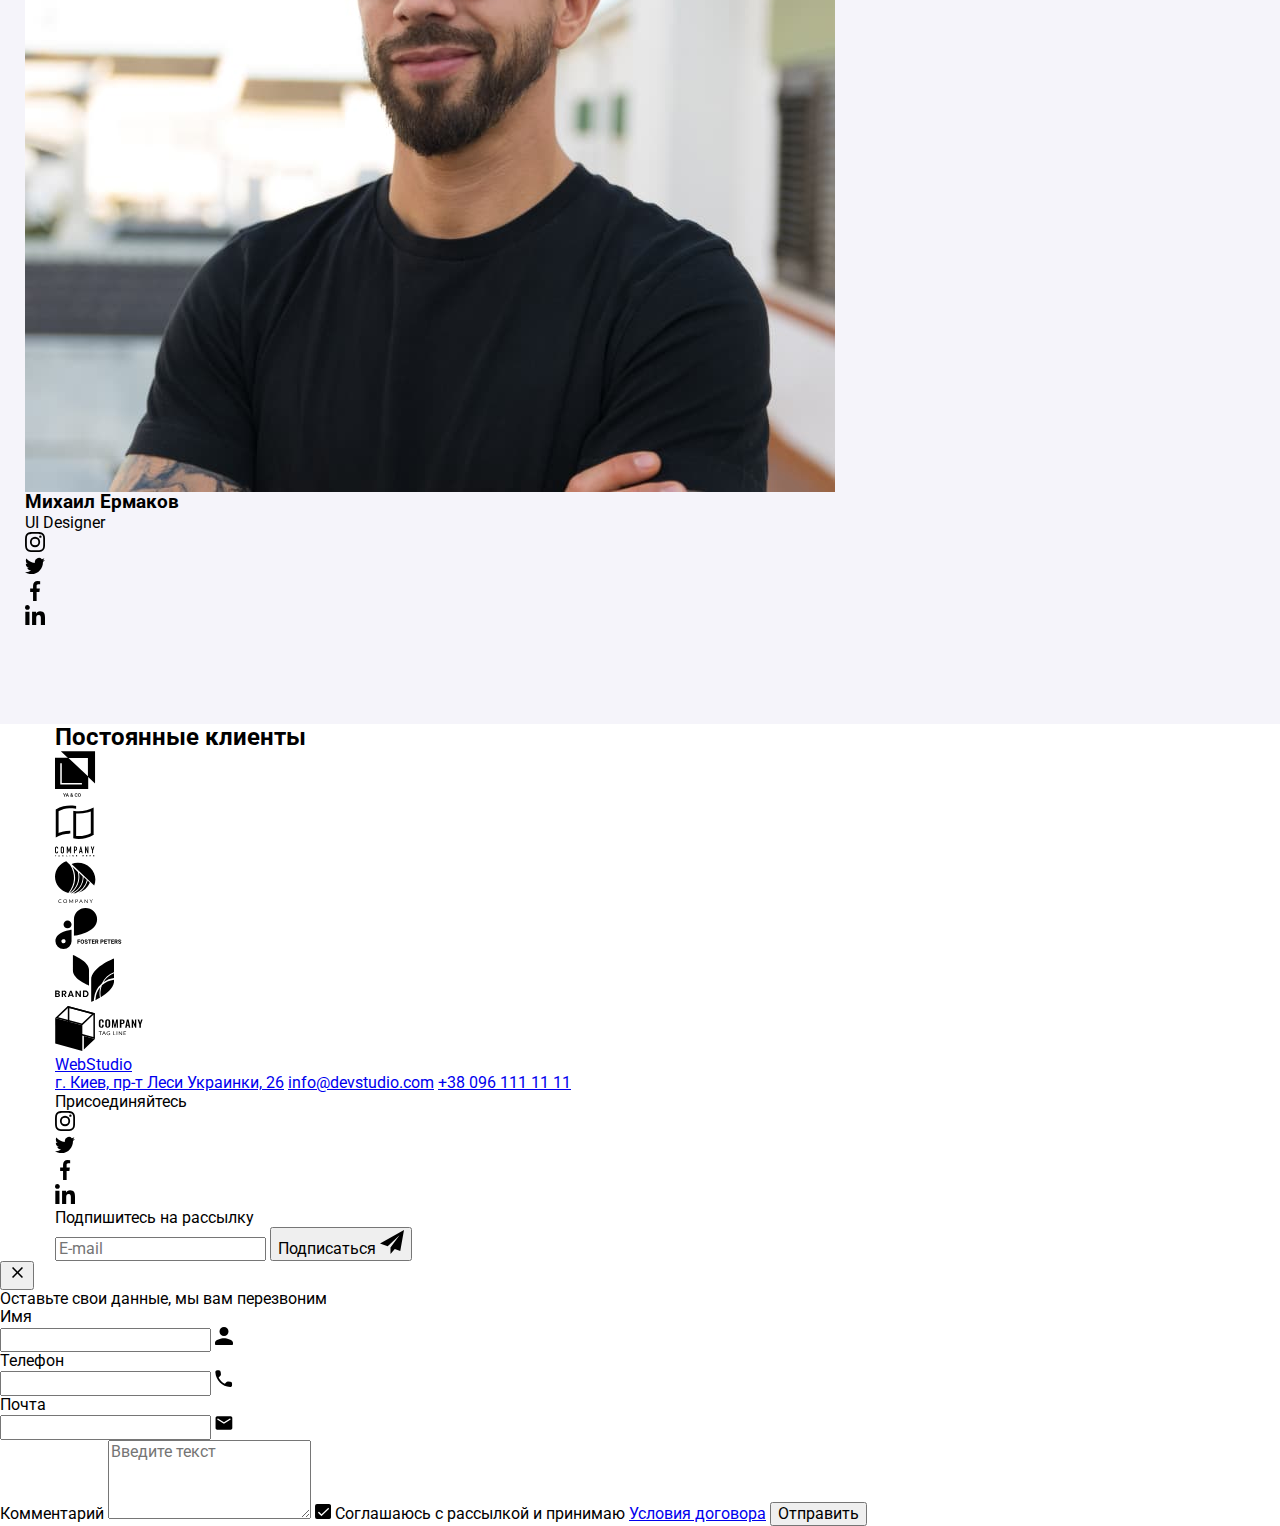
==== commit e4470b21: "Finished section-case" ====
--- a/index.html
+++ b/index.html
@@ -45,8 +45,8 @@
     <main>
         <!-- Герой -->
         <section class="section-hero">
-            <div class="hero__container">
-                <h1 class="hero__title">Эффективные решения для вашего бизнеса</h1>
+            <div class="section-hero__container">
+                <h1 class="section-hero__title">Эффективные решения для вашего бизнеса</h1>
                 <button class="button" type="submit" data-modal-open>Заказать услугу</button>
             </div>
         </section>
@@ -100,19 +100,19 @@
                 <ul class="section-case__cards">
                     <li class="section-case__item">
                         <div class="section-case__thumb">
-                            <img src="./images/main/design.jpg" alt="Десктопное приложение">
+                            <img class="section-case__img" src="./images/main/design.jpg" alt="Десктопное приложение">
                             <p class="section-case__inscription">Десктопные приложения</p>
                         </div>                        
                     </li>
                     <li class="section-case__item">
                         <div class="section-case__thumb">
-                            <img src="./images/main/synchronization.jpg" alt="Мобильное приложение">
+                            <img class="section-case__img" src="./images/main/synchronization.jpg" alt="Мобильное приложение">
                             <p class="section-case__inscription">Мобильные приложения</p>
                         </div>                        
                     </li>
                     <li class="section-case__item">
                         <div class="section-case__thumb">
-                            <img src="./images/main/design.jpg" alt="Дизайнерские решения">
+                            <img class="section-case__img" src="./images/main/design.jpg" alt="Дизайнерские решения">
                             <p class="section-case__inscription">Дизайнерские решения</p> 
                         </div>
                     </li>                                               
@@ -122,9 +122,9 @@
 
         <!-- Команда -->
         <section class="section-team">
-            <div class="container">
-                <h2 class="section-team-title">Наша команда</h2>
-                <ul class="cards-team">
+            <div class="container section-team__container">
+                <h2 class="section-team__title">Наша команда</h2>
+                <ul class="section-team__cards">
                     <li class="card">
                         <div class="thumb">
                             <img src="./images/main/igor.jpg" alt="Фото Игоря">
--- a/css/main.min.css
+++ b/css/main.min.css
@@ -1,2 +1,2 @@
-/*! modern-normalize v1.0.0 | MIT License | https://github.com/sindresorhus/modern-normalize */*,*::before,*::after{-webkit-box-sizing:border-box;box-sizing:border-box}:root{-moz-tab-size:4;-o-tab-size:4;tab-size:4}html{line-height:1.15;-webkit-text-size-adjust:100%}body{margin:0;padding:0}body{font-family:system-ui,-apple-system,"Segoe UI",Roboto,Helvetica,Arial,sans-serif,"Apple Color Emoji","Segoe UI Emoji"}hr{height:0;color:inherit}abbr[title]{-webkit-text-decoration:underline dotted;text-decoration:underline dotted}b,strong{font-weight:bolder}code,kbd,samp,pre{font-family:ui-monospace, SFMono-Regular, Consolas, "Liberation Mono", Menlo, monospace;font-size:1em}small{font-size:80%}sub,sup{font-size:75%;line-height:0;position:relative;vertical-align:baseline}sub{bottom:-0.25em}sup{top:-0.5em}table{text-indent:0;border-color:inherit}button,input,optgroup,select,textarea{font-family:inherit;font-size:100%;line-height:1.15;margin:0}address{font-style:normal}button,select{text-transform:none}button,[type="button"],[type="reset"],[type="submit"]{-webkit-appearance:button}::-moz-focus-inner{border-style:none;padding:0}:-moz-focusring{outline:1px dotted ButtonText}:-moz-ui-invalid{box-shadow:none}legend{padding:0}progress{vertical-align:baseline}::-webkit-inner-spin-button,::-webkit-outer-spin-button{height:auto}[type="search"]{-webkit-appearance:textfield;outline-offset:-2px}::-webkit-search-decoration{-webkit-appearance:none}::-webkit-file-upload-button{-webkit-appearance:button;font:inherit}summary{display:list-item}ul{list-style:none}li{display:list-item;text-align:-webkit-match-parent}body{background-color:#FFFFFF;font-family:Roboto;font-style:normal}img{display:block;max-width:100%;height:auto}h1,h2,h3,h4,ul,p{margin:0px;padding:0px}.container{max-width:1200px;margin:0px auto;padding:0px 15px}.visually-hidden{position:absolute;width:1px;height:1px;margin:-1px;border:0;padding:0;white-space:nowrap;-webkit-clip-path:inset(100%);clip-path:inset(100%);clip:rect(0 0 0 0);overflow:hidden}.header{border-bottom:1px solid #ECECEC}.header__container{display:-webkit-box;display:-ms-flexbox;display:flex;-webkit-box-align:center;-ms-flex-align:center;align-items:center}.logo{text-decoration:none;font-family:Raleway;font-style:normal;font-weight:bold;font-size:26px;line-height:31px;letter-spacing:0.03em;color:#2196F3;padding:24px 0px 25px 0px;margin-right:93px}.logo__studio{color:#000000}.navigation{display:-webkit-box;display:-ms-flexbox;display:flex;-webkit-box-align:center;-ms-flex-align:center;align-items:center}.menu{display:-webkit-box;display:-ms-flexbox;display:flex;-webkit-box-align:center;-ms-flex-align:center;align-items:center;margin:0px;padding:32px 0px}.menu__link{position:relative;text-decoration:none;font-weight:500;font-size:14px;line-height:16px;letter-spacing:0.02em;color:#212121;padding-top:32px;padding-bottom:32px;margin-right:50px;-webkit-transition:color 250ms cubic-bezier(0.4, 0, 0.2, 1);transition:color 250ms cubic-bezier(0.4, 0, 0.2, 1)}.menu__link:hover,.menu__link:focus{color:#2196F3;-webkit-transition:color 250ms cubic-bezier(0.4, 0, 0.2, 1);transition:color 250ms cubic-bezier(0.4, 0, 0.2, 1)}.menu__link::after{content:"";position:absolute;left:0;bottom:0;display:block;width:100%;height:4px;border:1px solid #2196F3;border-radius:2px;background-color:#2196F3;-webkit-transform:scaleX(0);transform:scaleX(0);-webkit-transition:-webkit-transform 250ms cubic-bezier(0.4, 0, 0.2, 1);transition:-webkit-transform 250ms cubic-bezier(0.4, 0, 0.2, 1);transition:transform 250ms cubic-bezier(0.4, 0, 0.2, 1);transition:transform 250ms cubic-bezier(0.4, 0, 0.2, 1), -webkit-transform 250ms cubic-bezier(0.4, 0, 0.2, 1)}.menu__link:hover::after,.menu__link:focus::after{-webkit-transform:scaleX(1);transform:scaleX(1);-webkit-transition:-webkit-transform 250ms cubic-bezier(0.4, 0, 0.2, 1);transition:-webkit-transform 250ms cubic-bezier(0.4, 0, 0.2, 1);transition:transform 250ms cubic-bezier(0.4, 0, 0.2, 1);transition:transform 250ms cubic-bezier(0.4, 0, 0.2, 1), -webkit-transform 250ms cubic-bezier(0.4, 0, 0.2, 1)}.menu__link--current{color:#2196F3}.contacts{display:-webkit-box;display:-ms-flexbox;display:flex;-webkit-box-align:center;-ms-flex-align:center;align-items:center;margin-left:auto}.contacts__link{text-decoration:none;font-weight:500;font-size:14px;line-height:16px;letter-spacing:0.02em;color:#757575;-webkit-transition:color 250ms cubic-bezier(0.4, 0, 0.2, 1);transition:color 250ms cubic-bezier(0.4, 0, 0.2, 1);display:-webkit-box;display:-ms-flexbox;display:flex;-webkit-box-align:center;-ms-flex-align:center;align-items:center}.contacts__link:hover,.contacts__link:focus{color:#2196F3;-webkit-transition:color 250ms cubic-bezier(0.4, 0, 0.2, 1);transition:color 250ms cubic-bezier(0.4, 0, 0.2, 1)}.contacts__link:first-child{margin-right:30px}.contacts__icon{fill:currentColor;margin-right:10px}.section-hero{background-image:-webkit-gradient(linear, left top, right top, from(rgba(47,48,58,0.4)), to(rgba(47,48,58,0.4))),url(../images/main/hero.jpg);background-image:linear-gradient(to right, rgba(47,48,58,0.4), rgba(47,48,58,0.4)),url(../images/main/hero.jpg);background-color:#C4C4C4;background-repeat:no-repeat;background-position:center;background-size:cover;max-width:1600px;margin-left:auto;margin-right:auto}.hero__container{margin:0px auto;text-align:center;padding:200px 0}.hero__title{text-decoration:none;font-weight:900;font-size:44px;line-height:60px;letter-spacing:0.06em;text-transform:uppercase;color:#FFFFFF;max-width:696px;margin:0px auto 30px}.button{color:#FFFFFF;background-color:#2196F3;font-weight:bold;font-size:16px;line-height:30px;text-align:center;letter-spacing:0.06em;border:0px;border-radius:4px;padding:10px 32px}.section-features{padding-top:94px}.section-features__cards{display:-webkit-box;display:-ms-flexbox;display:flex;-webkit-box-pack:justify;-ms-flex-pack:justify;justify-content:space-between;margin:0px;padding:0px}.section-features__item{width:270px}.section-features__img{background:#F5F4FA;border-radius:4px;height:120px;width:270px;padding:25px 100px;margin-bottom:30px}.section-features__title{font-weight:bold;font-size:14px;line-height:16px;letter-spacing:0.03em;text-transform:uppercase;color:#212121;margin-bottom:10px}.section-features__desc{font-weight:normal;font-size:14px;line-height:24px;letter-spacing:0.03em;color:#757575}.section-case{padding-top:94px;padding-bottom:94px}.section-case__title{font-weight:bold;font-size:36px;line-height:42px;text-align:center;letter-spacing:0.03em;color:#212121;margin-bottom:50px}.section-case__cards{display:-webkit-box;display:-ms-flexbox;display:flex;-webkit-box-pack:justify;-ms-flex-pack:justify;justify-content:space-between}.section-case__thumb{position:relative;height:294px}.section-case__inscription{position:absolute;bottom:0;width:100%;height:70px;background:rgba(47,48,58,0.8);font-family:Roboto;font-weight:bold;font-size:14px;line-height:16px;text-align:center;letter-spacing:0.03em;text-transform:uppercase;color:#FFFFFF;padding:27px 0}
+/*! modern-normalize v1.0.0 | MIT License | https://github.com/sindresorhus/modern-normalize */*,*::before,*::after{-webkit-box-sizing:border-box;box-sizing:border-box}:root{-moz-tab-size:4;-o-tab-size:4;tab-size:4}html{line-height:1.15;-webkit-text-size-adjust:100%}body{margin:0;padding:0}body{font-family:system-ui,-apple-system,"Segoe UI",Roboto,Helvetica,Arial,sans-serif,"Apple Color Emoji","Segoe UI Emoji"}hr{height:0;color:inherit}abbr[title]{-webkit-text-decoration:underline dotted;text-decoration:underline dotted}b,strong{font-weight:bolder}code,kbd,samp,pre{font-family:ui-monospace, SFMono-Regular, Consolas, "Liberation Mono", Menlo, monospace;font-size:1em}small{font-size:80%}sub,sup{font-size:75%;line-height:0;position:relative;vertical-align:baseline}sub{bottom:-0.25em}sup{top:-0.5em}table{text-indent:0;border-color:inherit}button,input,optgroup,select,textarea{font-family:inherit;font-size:100%;line-height:1.15;margin:0}address{font-style:normal}button,select{text-transform:none}button,[type="button"],[type="reset"],[type="submit"]{-webkit-appearance:button}::-moz-focus-inner{border-style:none;padding:0}:-moz-focusring{outline:1px dotted ButtonText}:-moz-ui-invalid{box-shadow:none}legend{padding:0}progress{vertical-align:baseline}::-webkit-inner-spin-button,::-webkit-outer-spin-button{height:auto}[type="search"]{-webkit-appearance:textfield;outline-offset:-2px}::-webkit-search-decoration{-webkit-appearance:none}::-webkit-file-upload-button{-webkit-appearance:button;font:inherit}summary{display:list-item}ul{list-style:none}li{display:list-item;text-align:-webkit-match-parent}body{background-color:#FFFFFF;font-family:Roboto;font-style:normal}img{display:block;max-width:100%;height:auto}h1,h2,h3,h4,ul,p{margin:0px;padding:0px}.container{max-width:1200px;margin:0px auto;padding:0px 15px}.visually-hidden{position:absolute;width:1px;height:1px;margin:-1px;border:0;padding:0;white-space:nowrap;-webkit-clip-path:inset(100%);clip-path:inset(100%);clip:rect(0 0 0 0);overflow:hidden}.header{border-bottom:1px solid #ECECEC}.header__container{display:-webkit-box;display:-ms-flexbox;display:flex;-webkit-box-align:center;-ms-flex-align:center;align-items:center}.logo{text-decoration:none;font-family:Raleway;font-style:normal;font-weight:bold;font-size:26px;line-height:31px;letter-spacing:0.03em;color:#2196F3;padding:24px 0px 25px 0px;margin-right:93px}.logo__studio{color:#000000}.navigation{display:-webkit-box;display:-ms-flexbox;display:flex;-webkit-box-align:center;-ms-flex-align:center;align-items:center}.menu{display:-webkit-box;display:-ms-flexbox;display:flex;-webkit-box-align:center;-ms-flex-align:center;align-items:center;margin:0px;padding:32px 0px}.menu__link{position:relative;text-decoration:none;font-weight:500;font-size:14px;line-height:16px;letter-spacing:0.02em;color:#212121;padding-top:32px;padding-bottom:32px;margin-right:50px;-webkit-transition:color 250ms cubic-bezier(0.4, 0, 0.2, 1);transition:color 250ms cubic-bezier(0.4, 0, 0.2, 1)}.menu__link:hover,.menu__link:focus{color:#2196F3;-webkit-transition:color 250ms cubic-bezier(0.4, 0, 0.2, 1);transition:color 250ms cubic-bezier(0.4, 0, 0.2, 1)}.menu__link::after{content:"";position:absolute;left:0;bottom:0;display:block;width:100%;height:4px;border:1px solid #2196F3;border-radius:2px;background-color:#2196F3;-webkit-transform:scaleX(0);transform:scaleX(0);-webkit-transition:-webkit-transform 250ms cubic-bezier(0.4, 0, 0.2, 1);transition:-webkit-transform 250ms cubic-bezier(0.4, 0, 0.2, 1);transition:transform 250ms cubic-bezier(0.4, 0, 0.2, 1);transition:transform 250ms cubic-bezier(0.4, 0, 0.2, 1), -webkit-transform 250ms cubic-bezier(0.4, 0, 0.2, 1)}.menu__link:hover::after,.menu__link:focus::after{-webkit-transform:scaleX(1);transform:scaleX(1);-webkit-transition:-webkit-transform 250ms cubic-bezier(0.4, 0, 0.2, 1);transition:-webkit-transform 250ms cubic-bezier(0.4, 0, 0.2, 1);transition:transform 250ms cubic-bezier(0.4, 0, 0.2, 1);transition:transform 250ms cubic-bezier(0.4, 0, 0.2, 1), -webkit-transform 250ms cubic-bezier(0.4, 0, 0.2, 1)}.menu__link--current{color:#2196F3}.contacts{display:-webkit-box;display:-ms-flexbox;display:flex;-webkit-box-align:center;-ms-flex-align:center;align-items:center;margin-left:auto}.contacts__link{text-decoration:none;font-weight:500;font-size:14px;line-height:16px;letter-spacing:0.02em;color:#757575;-webkit-transition:color 250ms cubic-bezier(0.4, 0, 0.2, 1);transition:color 250ms cubic-bezier(0.4, 0, 0.2, 1);display:-webkit-box;display:-ms-flexbox;display:flex;-webkit-box-align:center;-ms-flex-align:center;align-items:center}.contacts__link:hover,.contacts__link:focus{color:#2196F3;-webkit-transition:color 250ms cubic-bezier(0.4, 0, 0.2, 1);transition:color 250ms cubic-bezier(0.4, 0, 0.2, 1)}.contacts__link:first-child{margin-right:30px}.contacts__icon{fill:currentColor;margin-right:10px}.section-hero{background-image:-webkit-gradient(linear, left top, right top, from(rgba(47,48,58,0.4)), to(rgba(47,48,58,0.4))),url(../images/main/hero.jpg);background-image:linear-gradient(to right, rgba(47,48,58,0.4), rgba(47,48,58,0.4)),url(../images/main/hero.jpg);background-color:#C4C4C4;background-repeat:no-repeat;background-position:center;background-size:cover;max-width:1600px;margin-left:auto;margin-right:auto}.section-hero__container{margin:0px auto;text-align:center;padding:200px 0}.section-hero__title{text-decoration:none;font-weight:900;font-size:44px;line-height:60px;letter-spacing:0.06em;text-transform:uppercase;color:#FFFFFF;max-width:696px;margin:0px auto 30px}.button{color:#FFFFFF;background-color:#2196F3;font-weight:bold;font-size:16px;line-height:30px;text-align:center;letter-spacing:0.06em;border:0px;border-radius:4px;padding:10px 32px}.section-features{padding-top:94px}.section-features__cards{display:-webkit-box;display:-ms-flexbox;display:flex;-webkit-box-pack:justify;-ms-flex-pack:justify;justify-content:space-between;margin:0px;padding:0px}.section-features__item{width:270px}.section-features__img{background:#F5F4FA;border-radius:4px;height:120px;width:270px;padding:25px 100px;margin-bottom:30px}.section-features__title{font-weight:bold;font-size:14px;line-height:16px;letter-spacing:0.03em;text-transform:uppercase;color:#212121;margin-bottom:10px}.section-features__desc{font-weight:normal;font-size:14px;line-height:24px;letter-spacing:0.03em;color:#757575}.section-case{padding-top:94px;padding-bottom:94px}.section-case__title{font-weight:bold;font-size:36px;line-height:42px;text-align:center;letter-spacing:0.03em;color:#212121;margin-bottom:50px}.section-case__cards{display:-webkit-box;display:-ms-flexbox;display:flex;-webkit-box-pack:justify;-ms-flex-pack:justify;justify-content:space-between}.section-case__img{height:100%;width:100%;-o-object-fit:cover;object-fit:cover}.section-case__thumb{position:relative}.section-case__inscription{position:absolute;bottom:0;width:100%;height:70px;background:rgba(47,48,58,0.8);font-family:Roboto;font-weight:bold;font-size:14px;line-height:16px;text-align:center;letter-spacing:0.03em;text-transform:uppercase;color:#FFFFFF;padding:27px 0}.section-team{background:#F5F4FA}.section-team__container{padding-top:94px;padding-bottom:94px}.section-team__title{font-weight:bold;font-size:36px;line-height:42px;text-align:center;letter-spacing:0.03em;color:#212121;margin-bottom:50px}.section-team__cards{--set-gap: 30px;display:-webkit-box;display:-ms-flexbox;display:flex;-ms-flex-wrap:wrap;flex-wrap:wrap;margin:0px;margin-left:-30px;margin-top:calc(-1 * var(--set-gap))}
 /*# sourceMappingURL=main.min.css.map */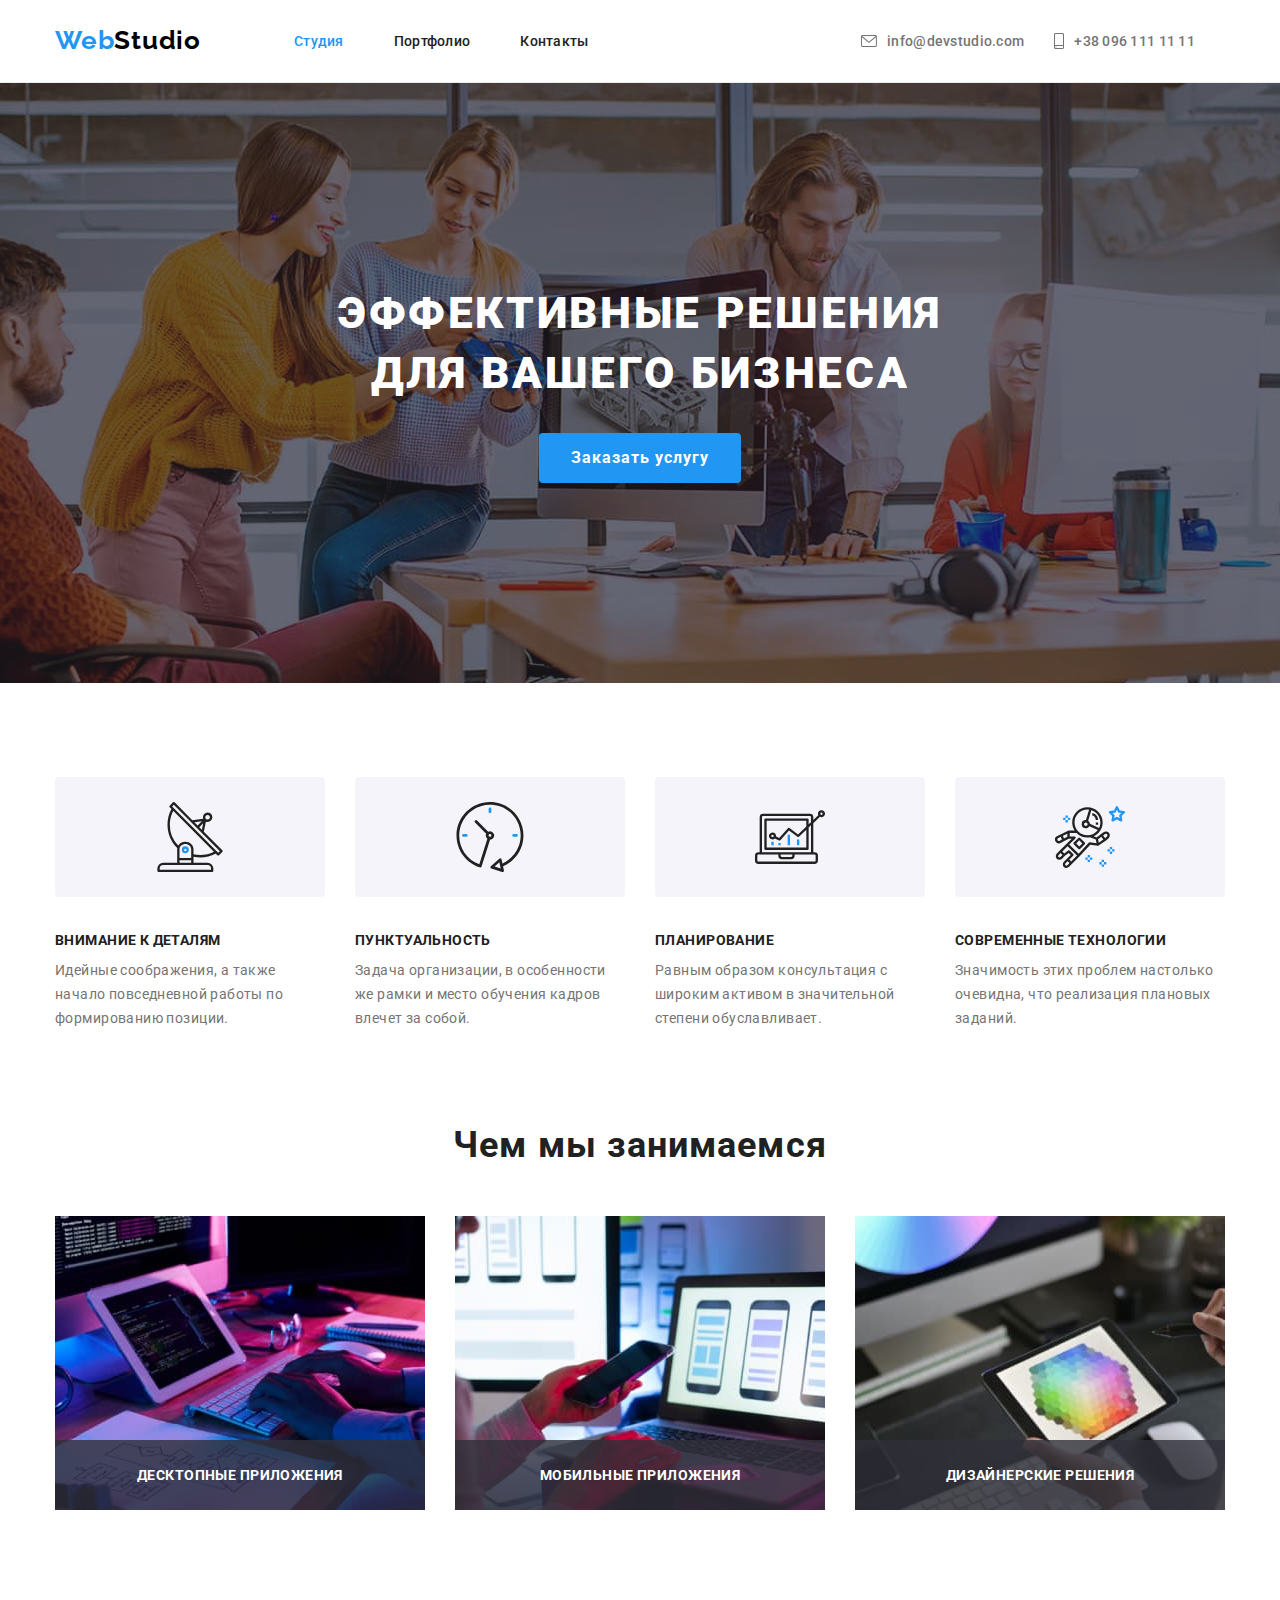
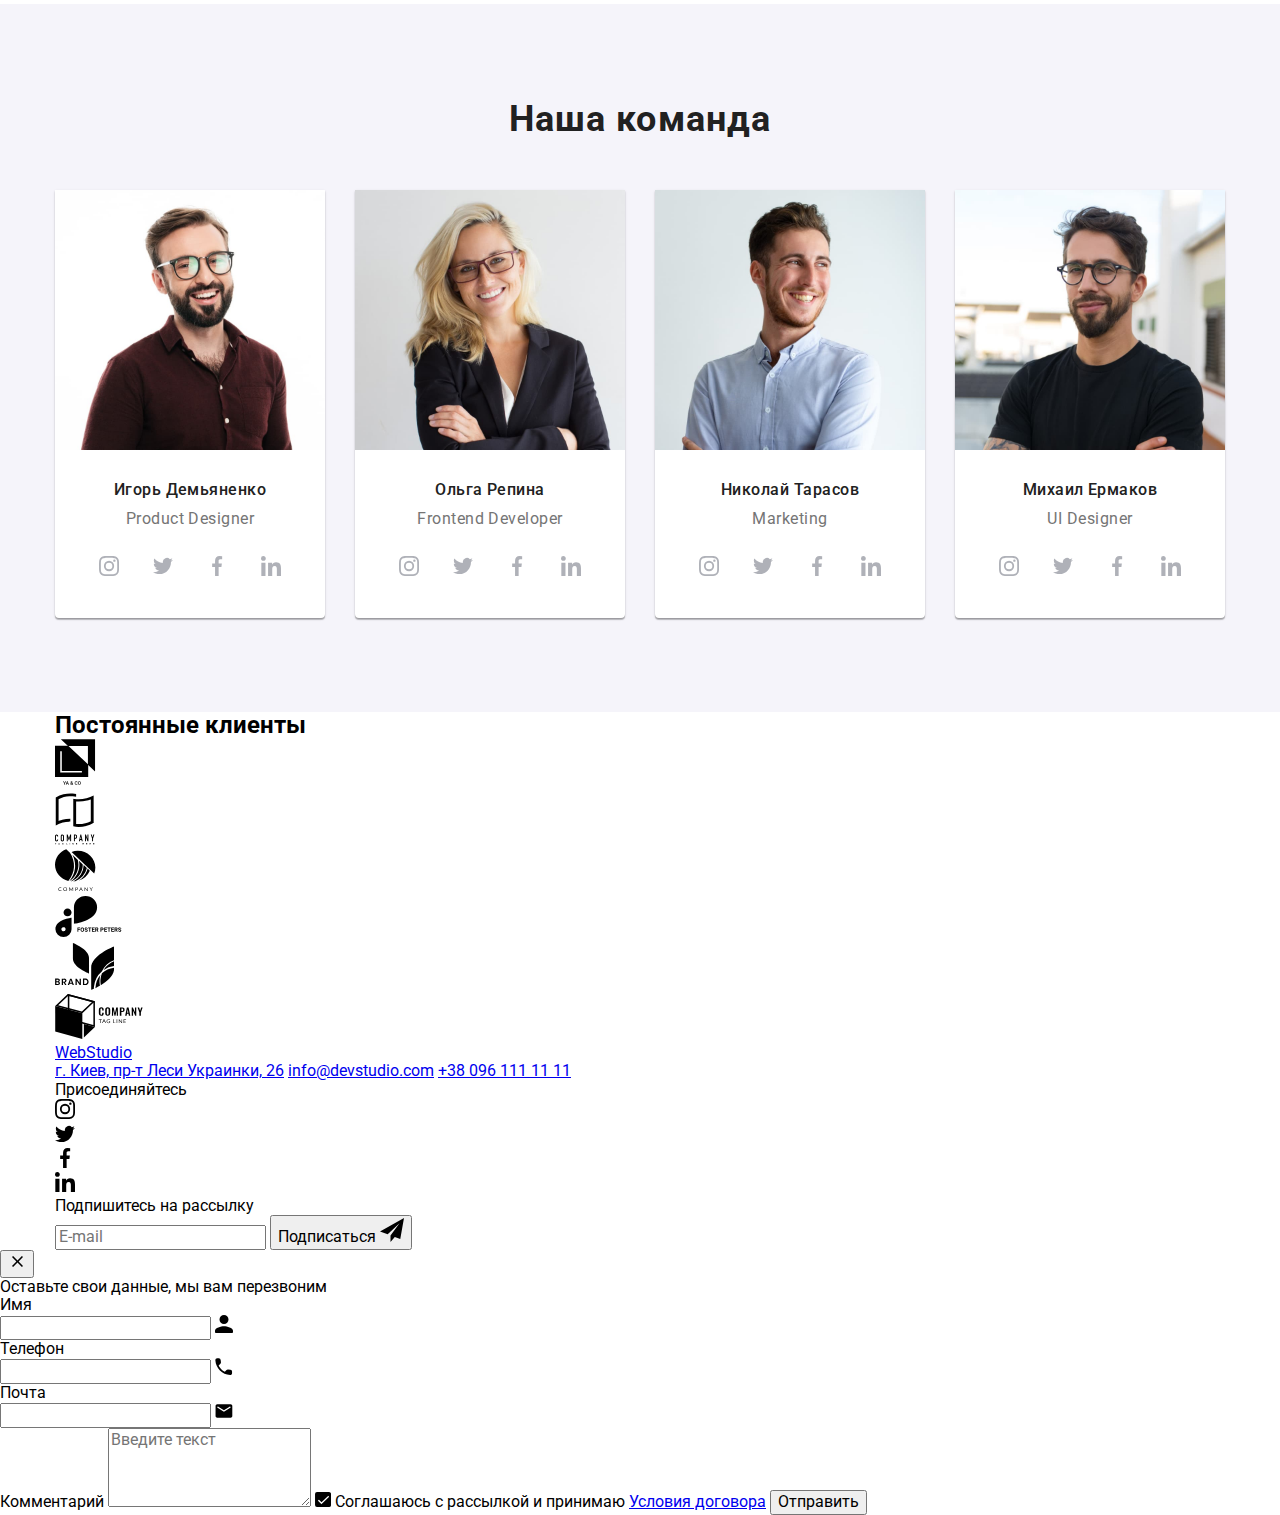
==== commit 532bb4dd: "Finished section-team" ====
--- a/index.html
+++ b/index.html
@@ -100,7 +100,7 @@
                 <ul class="section-case__cards">
                     <li class="section-case__item">
                         <div class="section-case__thumb">
-                            <img class="section-case__img" src="./images/main/design.jpg" alt="Десктопное приложение">
+                            <img class="section-case__img" src="./images/main/programming.jpg" alt="Десктопное приложение">
                             <p class="section-case__inscription">Десктопные приложения</p>
                         </div>                        
                     </li>
@@ -125,16 +125,16 @@
             <div class="container section-team__container">
                 <h2 class="section-team__title">Наша команда</h2>
                 <ul class="section-team__cards">
-                    <li class="card">
-                        <div class="thumb">
-                            <img src="./images/main/igor.jpg" alt="Фото Игоря">
-                        </div>                        
-                        <div class="team-info">
-                            <h3 class="personal-name">Игорь Демьяненко</h3>
-                            <p class="post">Product Designer</p>
-                            <ul class="social-icons">
-                                <li>
-                                    <a class="social-icons-link" href="#">
+                    <li class="section-team__item">
+                        <div class="section-team__thumb">
+                            <img class="section-team__img" src="./images/main/igor.jpg" alt="Фото Игоря">
+                        </div>                        
+                        <div class="section-team__desc">
+                            <h3 class="section-team__name">Игорь Демьяненко</h3>
+                            <p class="section-team__post">Product Designer</p>
+                            <ul class="section-team__social-icons">
+                                <li>
+                                    <a class="section-team__link" href="#">
                                         <svg width="20" height="20">
                                             <use href="./images/icons/symbol-defs.svg#instagram">
                                             </use>
@@ -142,7 +142,7 @@
                                     </a>
                                 </li>
                                 <li>
-                                    <a class="social-icons-link" href="#">
+                                    <a class="section-team__link" href="#">
                                         <svg width="20" height="20">
                                             <use href="./images/icons/symbol-defs.svg#twitter">
                                             </use>
@@ -150,7 +150,7 @@
                                     </a>
                                 </li>
                                 <li>
-                                    <a class="social-icons-link" href="#">
+                                    <a class="section-team__link" href="#">
                                         <svg width="20" height="20">
                                             <use href="./images/icons/symbol-defs.svg#facebook">
                                             </use>
@@ -158,7 +158,7 @@
                                     </a>
                                 </li>
                                 <li>
-                                    <a class="social-icons-link" href="#">
+                                    <a class="section-team__link" href="#">
                                         <svg width="20" height="20">
                                             <use href="./images/icons/symbol-defs.svg#linkedin">
                                             </use>
@@ -168,16 +168,16 @@
                             </ul>
                         </div>                        
                     </li>
-                    <li class="card">
-                        <div class="thumb">
-                            <img src="./images/main/olga.jpg" alt="Фото Ольги">
-                        </div>                        
-                        <div class="team-info">
-                            <h3 class="personal-name">Ольга Репина</h3>
-                            <p class="post">Frontend Developer</p>
-                            <ul class="social-icons">
-                                <li>
-                                    <a class="social-icons-link" href="#">
+                    <li class="section-team__item">
+                        <div class="section-team__thumb">
+                            <img class="section-team__img" src="./images/main/olga.jpg" alt="Фото Ольги">
+                        </div>                        
+                        <div class="section-team__desc">
+                            <h3 class="section-team__name">Ольга Репина</h3>
+                            <p class="section-team__post">Frontend Developer</p>
+                            <ul class="section-team__social-icons">
+                                <li>
+                                    <a class="section-team__link" href="#">
                                         <svg width="20" height="20">
                                             <use href="./images/icons/symbol-defs.svg#instagram">
                                             </use>
@@ -185,7 +185,7 @@
                                     </a>
                                 </li>
                                 <li>
-                                    <a class="social-icons-link" href="#">
+                                    <a class="section-team__link" href="#">
                                         <svg width="20" height="20">
                                             <use href="./images/icons/symbol-defs.svg#twitter">
                                             </use>
@@ -193,7 +193,7 @@
                                     </a>
                                 </li>
                                 <li>
-                                    <a class="social-icons-link" href="#">
+                                    <a class="section-team__link" href="#">
                                         <svg width="20" height="20">
                                             <use href="./images/icons/symbol-defs.svg#facebook">
                                             </use>
@@ -201,7 +201,7 @@
                                     </a>
                                 </li>
                                 <li>
-                                    <a class="social-icons-link" href="#">
+                                    <a class="section-team__link" href="#">
                                         <svg width="20" height="20">
                                             <use href="./images/icons/symbol-defs.svg#linkedin">
                                             </use>
@@ -211,16 +211,16 @@
                             </ul>
                         </div>                        
                     </li>
-                    <li class="card">
-                        <div class="thumb">
-                            <img src="./images/main/nikolai.jpg" alt="Фото Николая">
-                        </div>                        
-                        <div class="team-info">
-                            <h3 class="personal-name">Николай Тарасов</h3>
-                            <p class="post">Marketing</p>
-                            <ul class="social-icons">
-                                <li>
-                                    <a class="social-icons-link" href="#">
+                    <li class="section-team__item">
+                        <div class="section-team__thumb">
+                            <img class="section-team__img" src="./images/main/nikolai.jpg" alt="Фото Николая">
+                        </div>                        
+                        <div class="section-team__desc">
+                            <h3 class="section-team__name">Николай Тарасов</h3>
+                            <p class="section-team__post">Marketing</p>
+                            <ul class="section-team__social-icons">
+                                <li>
+                                    <a class="section-team__link" href="#">
                                         <svg width="20" height="20">
                                             <use href="./images/icons/symbol-defs.svg#instagram">
                                             </use>
@@ -228,7 +228,7 @@
                                     </a>
                                 </li>
                                 <li>
-                                    <a class="social-icons-link" href="#">
+                                    <a class="section-team__link" href="#">
                                         <svg width="20" height="20">
                                             <use href="./images/icons/symbol-defs.svg#twitter">
                                             </use>
@@ -236,7 +236,7 @@
                                     </a>
                                 </li>
                                 <li>
-                                    <a class="social-icons-link" href="#">
+                                    <a class="section-team__link" href="#">
                                         <svg width="20" height="20">
                                             <use href="./images/icons/symbol-defs.svg#facebook">
                                             </use>
@@ -244,7 +244,7 @@
                                     </a>
                                 </li>
                                 <li>
-                                    <a class="social-icons-link" href="#">
+                                    <a class="section-team__link" href="#">
                                         <svg width="20" height="20">
                                             <use href="./images/icons/symbol-defs.svg#linkedin">
                                             </use>
@@ -254,16 +254,16 @@
                             </ul>
                         </div>                        
                     </li>
-                    <li class="card">
-                        <div class="thumb">
-                            <img src="./images/main/michail.jpg" alt="Фото Михаила">
-                        </div>                        
-                        <div class="team-info">
-                            <h3 class="personal-name">Михаил Ермаков</h3>
-                            <p class="post">UI Designer</p>
-                            <ul class="social-icons">
-                                <li>
-                                    <a class="social-icons-link" href="#">
+                    <li class="section-team__item">
+                        <div class="section-team__thumb">
+                            <img class="section-team__img" src="./images/main/michail.jpg" alt="Фото Михаила">
+                        </div>                        
+                        <div class="section-team__desc">
+                            <h3 class="section-team__name">Михаил Ермаков</h3>
+                            <p class="section-team__post">UI Designer</p>
+                            <ul class="section-team__social-icons">
+                                <li>
+                                    <a class="section-team__link" href="#">
                                         <svg width="20" height="20">
                                             <use href="./images/icons/symbol-defs.svg#instagram">
                                             </use>
@@ -271,7 +271,7 @@
                                     </a>
                                 </li>
                                 <li>
-                                    <a class="social-icons-link" href="#">
+                                    <a class="section-team__link" href="#">
                                         <svg width="20" height="20">
                                             <use href="./images/icons/symbol-defs.svg#twitter">
                                             </use>
@@ -279,7 +279,7 @@
                                     </a>
                                 </li>
                                 <li>
-                                    <a class="social-icons-link" href="#">
+                                    <a class="section-team__link" href="#">
                                         <svg width="20" height="20">
                                             <use href="./images/icons/symbol-defs.svg#facebook">
                                             </use>
@@ -287,7 +287,7 @@
                                     </a>
                                 </li>
                                 <li>
-                                    <a class="social-icons-link" href="#">
+                                    <a class="section-team__link" href="#">
                                         <svg width="20" height="20">
                                             <use href="./images/icons/symbol-defs.svg#linkedin">
                                             </use>
--- a/css/main.min.css
+++ b/css/main.min.css
@@ -1,2 +1,2 @@
-/*! modern-normalize v1.0.0 | MIT License | https://github.com/sindresorhus/modern-normalize */*,*::before,*::after{-webkit-box-sizing:border-box;box-sizing:border-box}:root{-moz-tab-size:4;-o-tab-size:4;tab-size:4}html{line-height:1.15;-webkit-text-size-adjust:100%}body{margin:0;padding:0}body{font-family:system-ui,-apple-system,"Segoe UI",Roboto,Helvetica,Arial,sans-serif,"Apple Color Emoji","Segoe UI Emoji"}hr{height:0;color:inherit}abbr[title]{-webkit-text-decoration:underline dotted;text-decoration:underline dotted}b,strong{font-weight:bolder}code,kbd,samp,pre{font-family:ui-monospace, SFMono-Regular, Consolas, "Liberation Mono", Menlo, monospace;font-size:1em}small{font-size:80%}sub,sup{font-size:75%;line-height:0;position:relative;vertical-align:baseline}sub{bottom:-0.25em}sup{top:-0.5em}table{text-indent:0;border-color:inherit}button,input,optgroup,select,textarea{font-family:inherit;font-size:100%;line-height:1.15;margin:0}address{font-style:normal}button,select{text-transform:none}button,[type="button"],[type="reset"],[type="submit"]{-webkit-appearance:button}::-moz-focus-inner{border-style:none;padding:0}:-moz-focusring{outline:1px dotted ButtonText}:-moz-ui-invalid{box-shadow:none}legend{padding:0}progress{vertical-align:baseline}::-webkit-inner-spin-button,::-webkit-outer-spin-button{height:auto}[type="search"]{-webkit-appearance:textfield;outline-offset:-2px}::-webkit-search-decoration{-webkit-appearance:none}::-webkit-file-upload-button{-webkit-appearance:button;font:inherit}summary{display:list-item}ul{list-style:none}li{display:list-item;text-align:-webkit-match-parent}body{background-color:#FFFFFF;font-family:Roboto;font-style:normal}img{display:block;max-width:100%;height:auto}h1,h2,h3,h4,ul,p{margin:0px;padding:0px}.container{max-width:1200px;margin:0px auto;padding:0px 15px}.visually-hidden{position:absolute;width:1px;height:1px;margin:-1px;border:0;padding:0;white-space:nowrap;-webkit-clip-path:inset(100%);clip-path:inset(100%);clip:rect(0 0 0 0);overflow:hidden}.header{border-bottom:1px solid #ECECEC}.header__container{display:-webkit-box;display:-ms-flexbox;display:flex;-webkit-box-align:center;-ms-flex-align:center;align-items:center}.logo{text-decoration:none;font-family:Raleway;font-style:normal;font-weight:bold;font-size:26px;line-height:31px;letter-spacing:0.03em;color:#2196F3;padding:24px 0px 25px 0px;margin-right:93px}.logo__studio{color:#000000}.navigation{display:-webkit-box;display:-ms-flexbox;display:flex;-webkit-box-align:center;-ms-flex-align:center;align-items:center}.menu{display:-webkit-box;display:-ms-flexbox;display:flex;-webkit-box-align:center;-ms-flex-align:center;align-items:center;margin:0px;padding:32px 0px}.menu__link{position:relative;text-decoration:none;font-weight:500;font-size:14px;line-height:16px;letter-spacing:0.02em;color:#212121;padding-top:32px;padding-bottom:32px;margin-right:50px;-webkit-transition:color 250ms cubic-bezier(0.4, 0, 0.2, 1);transition:color 250ms cubic-bezier(0.4, 0, 0.2, 1)}.menu__link:hover,.menu__link:focus{color:#2196F3;-webkit-transition:color 250ms cubic-bezier(0.4, 0, 0.2, 1);transition:color 250ms cubic-bezier(0.4, 0, 0.2, 1)}.menu__link::after{content:"";position:absolute;left:0;bottom:0;display:block;width:100%;height:4px;border:1px solid #2196F3;border-radius:2px;background-color:#2196F3;-webkit-transform:scaleX(0);transform:scaleX(0);-webkit-transition:-webkit-transform 250ms cubic-bezier(0.4, 0, 0.2, 1);transition:-webkit-transform 250ms cubic-bezier(0.4, 0, 0.2, 1);transition:transform 250ms cubic-bezier(0.4, 0, 0.2, 1);transition:transform 250ms cubic-bezier(0.4, 0, 0.2, 1), -webkit-transform 250ms cubic-bezier(0.4, 0, 0.2, 1)}.menu__link:hover::after,.menu__link:focus::after{-webkit-transform:scaleX(1);transform:scaleX(1);-webkit-transition:-webkit-transform 250ms cubic-bezier(0.4, 0, 0.2, 1);transition:-webkit-transform 250ms cubic-bezier(0.4, 0, 0.2, 1);transition:transform 250ms cubic-bezier(0.4, 0, 0.2, 1);transition:transform 250ms cubic-bezier(0.4, 0, 0.2, 1), -webkit-transform 250ms cubic-bezier(0.4, 0, 0.2, 1)}.menu__link--current{color:#2196F3}.contacts{display:-webkit-box;display:-ms-flexbox;display:flex;-webkit-box-align:center;-ms-flex-align:center;align-items:center;margin-left:auto}.contacts__link{text-decoration:none;font-weight:500;font-size:14px;line-height:16px;letter-spacing:0.02em;color:#757575;-webkit-transition:color 250ms cubic-bezier(0.4, 0, 0.2, 1);transition:color 250ms cubic-bezier(0.4, 0, 0.2, 1);display:-webkit-box;display:-ms-flexbox;display:flex;-webkit-box-align:center;-ms-flex-align:center;align-items:center}.contacts__link:hover,.contacts__link:focus{color:#2196F3;-webkit-transition:color 250ms cubic-bezier(0.4, 0, 0.2, 1);transition:color 250ms cubic-bezier(0.4, 0, 0.2, 1)}.contacts__link:first-child{margin-right:30px}.contacts__icon{fill:currentColor;margin-right:10px}.section-hero{background-image:-webkit-gradient(linear, left top, right top, from(rgba(47,48,58,0.4)), to(rgba(47,48,58,0.4))),url(../images/main/hero.jpg);background-image:linear-gradient(to right, rgba(47,48,58,0.4), rgba(47,48,58,0.4)),url(../images/main/hero.jpg);background-color:#C4C4C4;background-repeat:no-repeat;background-position:center;background-size:cover;max-width:1600px;margin-left:auto;margin-right:auto}.section-hero__container{margin:0px auto;text-align:center;padding:200px 0}.section-hero__title{text-decoration:none;font-weight:900;font-size:44px;line-height:60px;letter-spacing:0.06em;text-transform:uppercase;color:#FFFFFF;max-width:696px;margin:0px auto 30px}.button{color:#FFFFFF;background-color:#2196F3;font-weight:bold;font-size:16px;line-height:30px;text-align:center;letter-spacing:0.06em;border:0px;border-radius:4px;padding:10px 32px}.section-features{padding-top:94px}.section-features__cards{display:-webkit-box;display:-ms-flexbox;display:flex;-webkit-box-pack:justify;-ms-flex-pack:justify;justify-content:space-between;margin:0px;padding:0px}.section-features__item{width:270px}.section-features__img{background:#F5F4FA;border-radius:4px;height:120px;width:270px;padding:25px 100px;margin-bottom:30px}.section-features__title{font-weight:bold;font-size:14px;line-height:16px;letter-spacing:0.03em;text-transform:uppercase;color:#212121;margin-bottom:10px}.section-features__desc{font-weight:normal;font-size:14px;line-height:24px;letter-spacing:0.03em;color:#757575}.section-case{padding-top:94px;padding-bottom:94px}.section-case__title{font-weight:bold;font-size:36px;line-height:42px;text-align:center;letter-spacing:0.03em;color:#212121;margin-bottom:50px}.section-case__cards{display:-webkit-box;display:-ms-flexbox;display:flex;-webkit-box-pack:justify;-ms-flex-pack:justify;justify-content:space-between}.section-case__img{height:100%;width:100%;-o-object-fit:cover;object-fit:cover}.section-case__thumb{position:relative}.section-case__inscription{position:absolute;bottom:0;width:100%;height:70px;background:rgba(47,48,58,0.8);font-family:Roboto;font-weight:bold;font-size:14px;line-height:16px;text-align:center;letter-spacing:0.03em;text-transform:uppercase;color:#FFFFFF;padding:27px 0}.section-team{background:#F5F4FA}.section-team__container{padding-top:94px;padding-bottom:94px}.section-team__title{font-weight:bold;font-size:36px;line-height:42px;text-align:center;letter-spacing:0.03em;color:#212121;margin-bottom:50px}.section-team__cards{--set-gap: 30px;display:-webkit-box;display:-ms-flexbox;display:flex;-ms-flex-wrap:wrap;flex-wrap:wrap;margin:0px;margin-left:-30px;margin-top:calc(-1 * var(--set-gap))}
+/*! modern-normalize v1.0.0 | MIT License | https://github.com/sindresorhus/modern-normalize */*,*::before,*::after{-webkit-box-sizing:border-box;box-sizing:border-box}:root{-moz-tab-size:4;-o-tab-size:4;tab-size:4}html{line-height:1.15;-webkit-text-size-adjust:100%}body{margin:0;padding:0}body{font-family:system-ui,-apple-system,"Segoe UI",Roboto,Helvetica,Arial,sans-serif,"Apple Color Emoji","Segoe UI Emoji"}hr{height:0;color:inherit}abbr[title]{-webkit-text-decoration:underline dotted;text-decoration:underline dotted}b,strong{font-weight:bolder}code,kbd,samp,pre{font-family:ui-monospace, SFMono-Regular, Consolas, "Liberation Mono", Menlo, monospace;font-size:1em}small{font-size:80%}sub,sup{font-size:75%;line-height:0;position:relative;vertical-align:baseline}sub{bottom:-0.25em}sup{top:-0.5em}table{text-indent:0;border-color:inherit}button,input,optgroup,select,textarea{font-family:inherit;font-size:100%;line-height:1.15;margin:0}address{font-style:normal}button,select{text-transform:none}button,[type="button"],[type="reset"],[type="submit"]{-webkit-appearance:button}::-moz-focus-inner{border-style:none;padding:0}:-moz-focusring{outline:1px dotted ButtonText}:-moz-ui-invalid{box-shadow:none}legend{padding:0}progress{vertical-align:baseline}::-webkit-inner-spin-button,::-webkit-outer-spin-button{height:auto}[type="search"]{-webkit-appearance:textfield;outline-offset:-2px}::-webkit-search-decoration{-webkit-appearance:none}::-webkit-file-upload-button{-webkit-appearance:button;font:inherit}summary{display:list-item}ul{list-style:none}li{display:list-item;text-align:-webkit-match-parent}body{background-color:#FFFFFF;font-family:Roboto;font-style:normal}img{display:block;max-width:100%;height:auto}h1,h2,h3,h4,ul,p{margin:0px;padding:0px}.container{max-width:1200px;margin:0px auto;padding:0px 15px}.visually-hidden{position:absolute;width:1px;height:1px;margin:-1px;border:0;padding:0;white-space:nowrap;-webkit-clip-path:inset(100%);clip-path:inset(100%);clip:rect(0 0 0 0);overflow:hidden}.header{border-bottom:1px solid #ECECEC}.header__container{display:-webkit-box;display:-ms-flexbox;display:flex;-webkit-box-align:center;-ms-flex-align:center;align-items:center}.logo{text-decoration:none;font-family:Raleway;font-style:normal;font-weight:bold;font-size:26px;line-height:31px;letter-spacing:0.03em;color:#2196F3;padding:24px 0px 25px 0px;margin-right:93px}.logo__studio{color:#000000}.navigation{display:-webkit-box;display:-ms-flexbox;display:flex;-webkit-box-align:center;-ms-flex-align:center;align-items:center}.menu{display:-webkit-box;display:-ms-flexbox;display:flex;-webkit-box-align:center;-ms-flex-align:center;align-items:center;margin:0px;padding:32px 0px}.menu__link{position:relative;text-decoration:none;font-weight:500;font-size:14px;line-height:16px;letter-spacing:0.02em;color:#212121;padding-top:32px;padding-bottom:32px;margin-right:50px;-webkit-transition:color 2500ms cubic-bezier(0.4, 0, 0.2, 1);transition:color 2500ms cubic-bezier(0.4, 0, 0.2, 1)}.menu__link:hover,.menu__link:focus{color:#2196F3;-webkit-transition:color 2500ms cubic-bezier(0.4, 0, 0.2, 1);transition:color 2500ms cubic-bezier(0.4, 0, 0.2, 1)}.menu__link::after{content:"";position:absolute;left:0;bottom:0;display:block;width:100%;height:4px;border:1px solid #2196F3;border-radius:2px;background-color:#2196F3;-webkit-transform:scaleX(0);transform:scaleX(0);-webkit-transition:-webkit-transform 2500ms cubic-bezier(0.4, 0, 0.2, 1);transition:-webkit-transform 2500ms cubic-bezier(0.4, 0, 0.2, 1);transition:transform 2500ms cubic-bezier(0.4, 0, 0.2, 1);transition:transform 2500ms cubic-bezier(0.4, 0, 0.2, 1), -webkit-transform 2500ms cubic-bezier(0.4, 0, 0.2, 1)}.menu__link:hover::after,.menu__link:focus::after{-webkit-transform:scaleX(1);transform:scaleX(1);-webkit-transition:-webkit-transform 2500ms cubic-bezier(0.4, 0, 0.2, 1);transition:-webkit-transform 2500ms cubic-bezier(0.4, 0, 0.2, 1);transition:transform 2500ms cubic-bezier(0.4, 0, 0.2, 1);transition:transform 2500ms cubic-bezier(0.4, 0, 0.2, 1), -webkit-transform 2500ms cubic-bezier(0.4, 0, 0.2, 1)}.menu__link--current{color:#2196F3}.contacts{display:-webkit-box;display:-ms-flexbox;display:flex;-webkit-box-align:center;-ms-flex-align:center;align-items:center;margin-left:auto}.contacts__link{text-decoration:none;font-weight:500;font-size:14px;line-height:16px;letter-spacing:0.02em;color:#757575;-webkit-transition:color 2500ms cubic-bezier(0.4, 0, 0.2, 1);transition:color 2500ms cubic-bezier(0.4, 0, 0.2, 1);display:-webkit-box;display:-ms-flexbox;display:flex;-webkit-box-align:center;-ms-flex-align:center;align-items:center}.contacts__link:hover,.contacts__link:focus{color:#2196F3;-webkit-transition:color 2500ms cubic-bezier(0.4, 0, 0.2, 1);transition:color 2500ms cubic-bezier(0.4, 0, 0.2, 1)}.contacts__link:first-child{margin-right:30px}.contacts__icon{fill:currentColor;margin-right:10px}.section-hero{background-image:-webkit-gradient(linear, left top, right top, from(rgba(47,48,58,0.4)), to(rgba(47,48,58,0.4))),url(../images/main/hero.jpg);background-image:linear-gradient(to right, rgba(47,48,58,0.4), rgba(47,48,58,0.4)),url(../images/main/hero.jpg);background-color:#C4C4C4;background-repeat:no-repeat;background-position:center;background-size:cover;max-width:1600px;margin-left:auto;margin-right:auto}.section-hero__container{margin:0px auto;text-align:center;padding:200px 0}.section-hero__title{text-decoration:none;font-weight:900;font-size:44px;line-height:60px;letter-spacing:0.06em;text-transform:uppercase;color:#FFFFFF;max-width:696px;margin:0px auto 30px}.button{color:#FFFFFF;background-color:#2196F3;font-weight:bold;font-size:16px;line-height:30px;text-align:center;letter-spacing:0.06em;border:0px;border-radius:4px;padding:10px 32px}.section-features{padding-top:94px}.section-features__cards{display:-webkit-box;display:-ms-flexbox;display:flex;-webkit-box-pack:justify;-ms-flex-pack:justify;justify-content:space-between;margin:0px;padding:0px}.section-features__item{width:270px}.section-features__img{background:#F5F4FA;border-radius:4px;height:120px;width:270px;padding:25px 100px;margin-bottom:30px}.section-features__title{font-weight:bold;font-size:14px;line-height:16px;letter-spacing:0.03em;text-transform:uppercase;color:#212121;margin-bottom:10px}.section-features__desc{font-weight:normal;font-size:14px;line-height:24px;letter-spacing:0.03em;color:#757575}.section-case{padding-top:94px;padding-bottom:94px}.section-case__title{font-weight:bold;font-size:36px;line-height:42px;text-align:center;letter-spacing:0.03em;color:#212121;margin-bottom:50px}.section-case__cards{display:-webkit-box;display:-ms-flexbox;display:flex;-webkit-box-pack:justify;-ms-flex-pack:justify;justify-content:space-between}.section-case__thumb{position:relative;height:294px}.section-case__img{height:100%;width:100%;-o-object-fit:cover;object-fit:cover}.section-case__inscription{position:absolute;bottom:0;width:100%;height:70px;background:rgba(47,48,58,0.8);font-family:Roboto;font-weight:bold;font-size:14px;line-height:16px;text-align:center;letter-spacing:0.03em;text-transform:uppercase;color:#FFFFFF;padding:27px 0}.section-team{background:#F5F4FA}.section-team__container{padding-top:94px;padding-bottom:94px}.section-team__title{font-weight:bold;font-size:36px;line-height:42px;text-align:center;letter-spacing:0.03em;color:#212121;margin-bottom:50px}.section-team__cards{--set-gap: 30px;display:-webkit-box;display:-ms-flexbox;display:flex;-ms-flex-wrap:wrap;flex-wrap:wrap;margin:0px;margin-left:-30px;margin-top:calc(-1 * var(--set-gap))}.section-team__item{-ms-flex-preferred-size:calc(100%/ 4 - var(--set-gap));flex-basis:calc(100%/ 4 - var(--set-gap));margin-left:var(--set-gap);margin-top:30px;background-color:#FFFFFF;-webkit-box-shadow:0px 1px 3px rgba(0,0,0,0.12),0px 1px 1px rgba(0,0,0,0.14),0px 2px 1px rgba(0,0,0,0.2);box-shadow:0px 1px 3px rgba(0,0,0,0.12),0px 1px 1px rgba(0,0,0,0.14),0px 2px 1px rgba(0,0,0,0.2);border-radius:0px 0px 4px 4px}.section-team__thumb{height:260px}.section-team__img{width:100%;height:100%;-o-object-fit:cover;object-fit:cover}.section-team__desc{padding:30px 32px}.section-team__name{font-weight:500;font-size:16px;line-height:19px;letter-spacing:0.03em;color:#212121;text-align:center;margin-bottom:10px}.section-team__post{font-weight:normal;font-size:16px;line-height:19px;letter-spacing:0.03em;color:#757575;text-align:center;margin-bottom:16px}.section-team__social-icons{padding:0;margin:0;list-style:none;display:-webkit-box;display:-ms-flexbox;display:flex;-webkit-box-pack:justify;-ms-flex-pack:justify;justify-content:space-between}.section-team__link{display:-webkit-box;display:-ms-flexbox;display:flex;-webkit-box-pack:center;-ms-flex-pack:center;justify-content:center;-webkit-box-align:center;-ms-flex-align:center;align-items:center;width:44px;height:44px;border-radius:50%;fill:#AFB1B8;background-color:#ffffff;-webkit-transition:background-color 2500ms cubic-bezier(0.4, 0, 0.2, 1),fill 2500ms cubic-bezier(0.4, 0, 0.2, 1);transition:background-color 2500ms cubic-bezier(0.4, 0, 0.2, 1),fill 2500ms cubic-bezier(0.4, 0, 0.2, 1)}.section-team__link:hover,.section-team__link:focus{background-color:#2196F3;fill:#FFFFFF;-webkit-transition:background-color 2500ms cubic-bezier(0.4, 0, 0.2, 1),fill 2500ms cubic-bezier(0.4, 0, 0.2, 1);transition:background-color 2500ms cubic-bezier(0.4, 0, 0.2, 1),fill 2500ms cubic-bezier(0.4, 0, 0.2, 1)}
 /*# sourceMappingURL=main.min.css.map */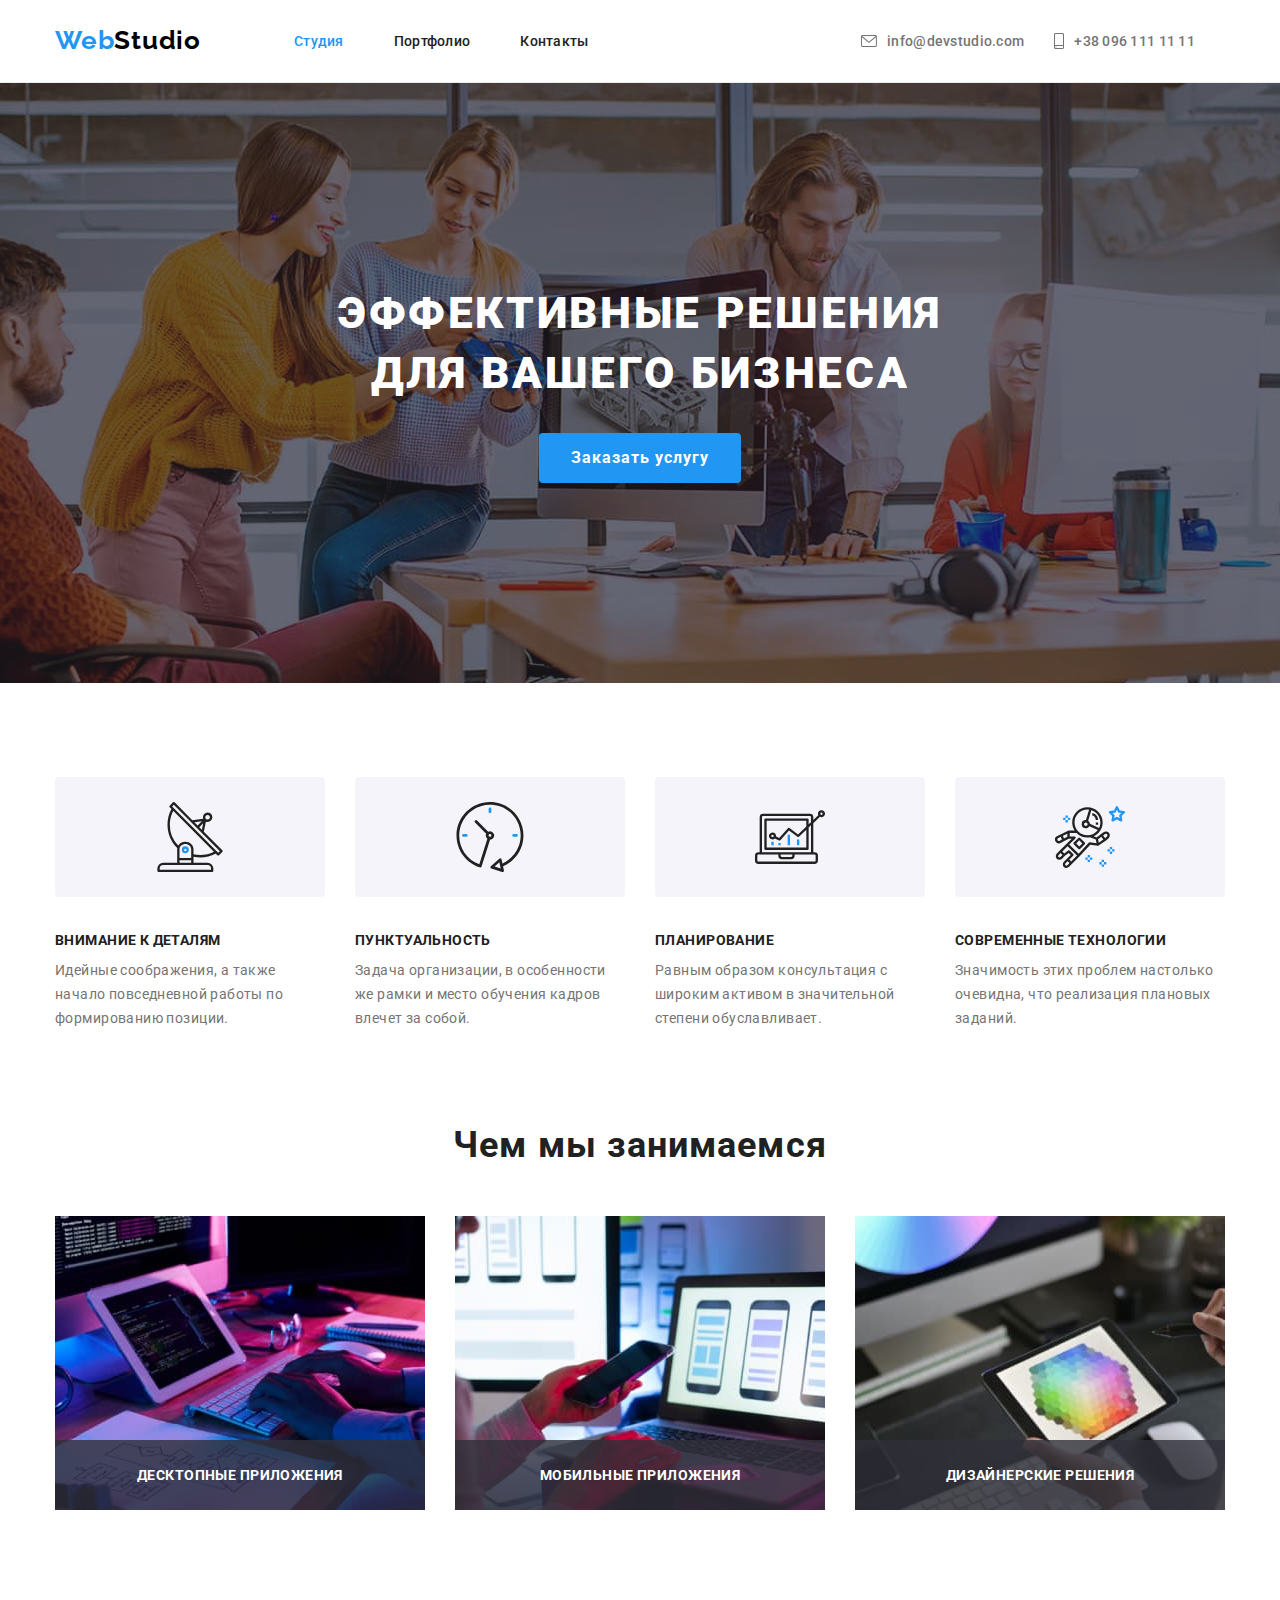
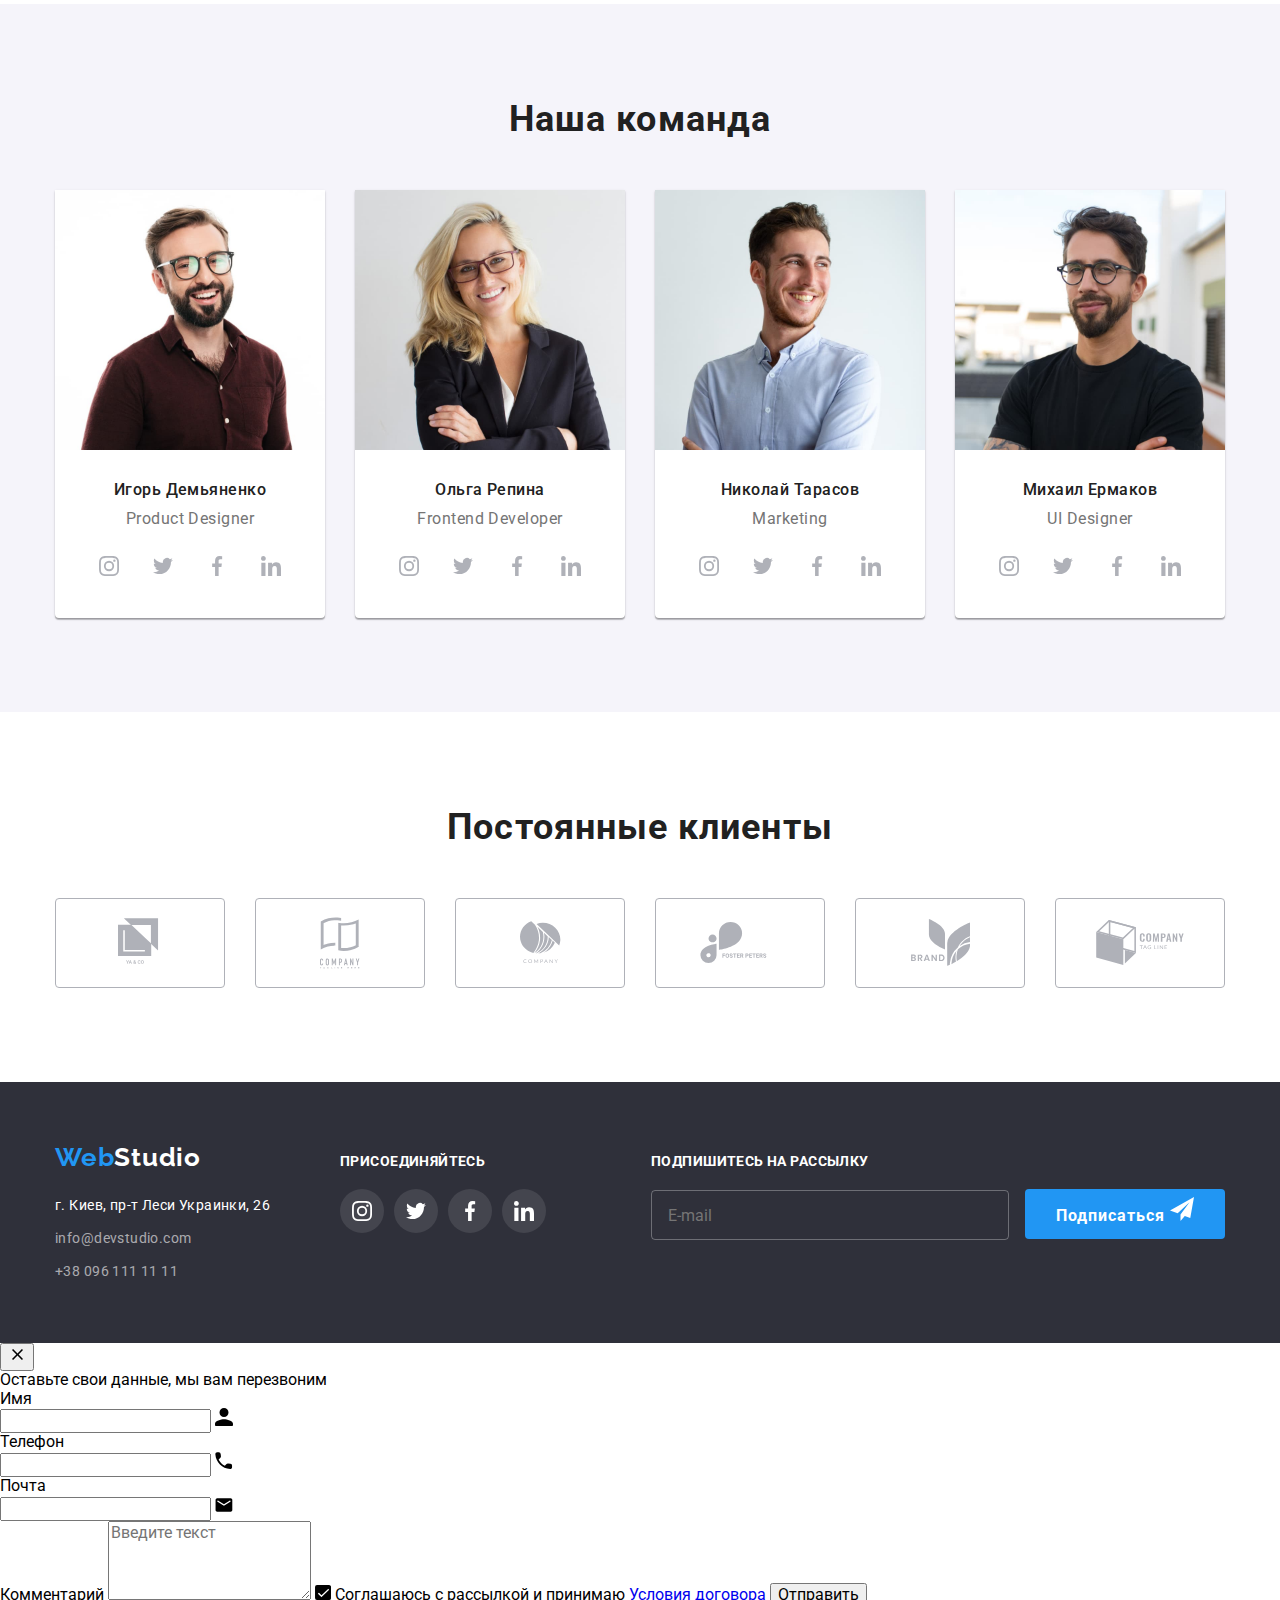
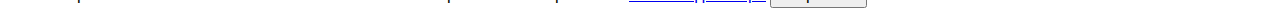
==== commit a83685da: "Finished footer" ====
--- a/index.html
+++ b/index.html
@@ -304,46 +304,46 @@
         <!-- Постоянные клиенты-->
         <section class="section-clients">
             <div class="container">
-                <h2 class="section-clients-title">Постоянные клиенты</h2>
-                <ul class="clients">
-                    <li class="clients-item">
-                        <a class="clients-link" href="#">
-                            <svg class="clients-icon" width="44.27" height="49.23">
+                <h2 class="section-clients__title">Постоянные клиенты</h2>
+                <ul class="clients-logo">
+                    <li class="clients-logo__item">
+                        <a class="clients-logo__link" href="#">
+                            <svg class="clients-logo__icon" width="44.27" height="49.23">
                                 <use href="./images/icons/symbol-defs.svg#logo1"></use> 
                             </svg>
                         </a>
                     </li>
-                    <li class="clients-item">
-                        <a class="clients-link" href="#">
-                            <svg class="clients-icon" width="40" height="52">
+                    <li class="clients-logo__item">
+                        <a class="clients-logo__link" href="#">
+                            <svg class="clients-logo__icon" width="40" height="52">
                                 <use href="./images/icons/symbol-defs.svg#logo2"></use>
                             </svg>
                         </a>
                     </li>
-                    <li class="clients-item">
-                        <a class="clients-link" href="#">
-                            <svg class="clients-icon" width="41" height="42.6">
+                    <li class="clients-logo__item">
+                        <a class="clients-logo__link" href="#">
+                            <svg class="clients-logo__icon" width="41" height="42.6">
                                 <use href="./images/icons/symbol-defs.svg#logo3"></use>
                             </svg>
                         </a>
                     </li>
-                    <li class="clients-item">
-                        <a class="clients-link" href="#">
-                            <svg class="clients-icon" width="79.66" height="42.02">
+                    <li class="clients-logo__item">
+                        <a class="clients-logo__link" href="#">
+                            <svg class="clients-logo__icon" width="79.66" height="42.02">
                                 <use href="./images/icons/symbol-defs.svg#logo4"></use>
                             </svg>
                         </a>
                     </li>
-                    <li class="clients-item">
-                        <a class="clients-link" href="#">
-                            <svg class="clients-icon" width="59" height="47">
+                    <li class="clients-logo__item">
+                        <a class="clients-logo__link" href="#">
+                            <svg class="clients-logo__icon" width="59" height="47">
                                 <use href="./images/icons/symbol-defs.svg#logo5"></use>
                             </svg>
                         </a>
                     </li>
-                    <li class="clients-item" >
-                        <a class="clients-link" href="#">
-                            <svg class="clients-icon" width="88.48" height="45.44">
+                    <li class="clients-logo__item" >
+                        <a class="clients-logo__link" href="#">
+                            <svg class="clients-logo__icon" width="88.48" height="45.44">
                                 <use href="./images/icons/symbol-defs.svg#logo6"></use>
                             </svg>
                         </a>
@@ -353,45 +353,45 @@
         </section>
     </main>
 
-    <footer>
-        <div class="container footer">
+    <footer class="footer">
+        <div class="container footer__container">
             <div>
-                <a class="logo-web-f" href="./index.html">Web<span class="logo-studio-f">Studio</span></a>
-                <address class="address">
-                    <a class="address-f" href="#">г. Киев, пр-т Леси Украинки, 26</a>
-                    <a class="mail-f" href="mailto:info@example.com">info@devstudio.com</a>
-                    <a class="tel-f" href="tel:+380961111111">+38 096 111 11 11</a>
+                <a class="footer__logo" href="./index.html">Web<span class="footer__studio">Studio</span></a>
+                <address>
+                    <a class="footer__address" href="#">г. Киев, пр-т Леси Украинки, 26</a>
+                    <a class="footer__mail" href="mailto:info@example.com">info@devstudio.com</a>
+                    <a class="footer__tel" href="tel:+380961111111">+38 096 111 11 11</a>
                 </address>
             </div>
             <div class="invitation">
-                <p class="invitation-title">Присоединяйтесь</p>
-                <ul class="social-icons-f">
-                    <li>
-                        <a class="social-icons-link-f" href="#">
+                <p class="invitation__title">Присоединяйтесь</p>
+                <ul class="invitation__social-icons">
+                    <li class="invitation__item">
+                        <a class="invitation__link" href="#">
                             <svg width="20" height="20">
                                 <use href="./images/icons/symbol-defs.svg#instagram">
                                 </use>
                             </svg>
                         </a>
                     </li>
-                    <li>
-                        <a class="social-icons-link-f" href="#">
+                    <li class="invitation__item">
+                        <a class="invitation__link" href="#">
                             <svg width="20" height="20">
                                 <use href="./images/icons/symbol-defs.svg#twitter">
                                 </use>
                             </svg>
                         </a>
                     </li>
-                    <li>
-                        <a class="social-icons-link-f" href="#">
+                    <li class="invitation__item">
+                        <a class="invitation__link" href="#">
                             <svg width="20" height="20">
                                 <use href="./images/icons/symbol-defs.svg#facebook">
                                 </use>
                             </svg>
                         </a>
                     </li>
-                    <li>
-                        <a class="social-icons-link-f" href="#">
+                    <li class="invitation__item">
+                        <a class="invitation__link" href="#">
                             <svg width="20" height="20">
                                 <use href="./images/icons/symbol-defs.svg#linkedin">
                                 </use>
@@ -401,13 +401,13 @@
                 </ul>
             </div>
             <form class="subscription">
-                <p class="invitation-title">Подпишитесь на рассылку</p>
-                <div class="test">
-                    <input type="email" name="email" placeholder="E-mail" />
-                    <button type="submit">
-                        <div class="subscribe-btn">
+                <p class="subscription__title">Подпишитесь на рассылку</p>
+                <div>
+                    <input class="subscription__input" type="email" name="email" placeholder="E-mail" />
+                    <button class="subscribe-btn" type="submit">
+                        <div>
                             <span>Подписаться</span>
-                            <svg class="icon-send" width="24" height="24">
+                            <svg class="subscribe-btn__icon" width="24" height="24">
                                 <use href="./images/icons/symbol-defs.svg#icon-send">
                                 </use>
                             </svg>
--- a/css/main.min.css
+++ b/css/main.min.css
@@ -1,2 +1,2 @@
-/*! modern-normalize v1.0.0 | MIT License | https://github.com/sindresorhus/modern-normalize */*,*::before,*::after{-webkit-box-sizing:border-box;box-sizing:border-box}:root{-moz-tab-size:4;-o-tab-size:4;tab-size:4}html{line-height:1.15;-webkit-text-size-adjust:100%}body{margin:0;padding:0}body{font-family:system-ui,-apple-system,"Segoe UI",Roboto,Helvetica,Arial,sans-serif,"Apple Color Emoji","Segoe UI Emoji"}hr{height:0;color:inherit}abbr[title]{-webkit-text-decoration:underline dotted;text-decoration:underline dotted}b,strong{font-weight:bolder}code,kbd,samp,pre{font-family:ui-monospace, SFMono-Regular, Consolas, "Liberation Mono", Menlo, monospace;font-size:1em}small{font-size:80%}sub,sup{font-size:75%;line-height:0;position:relative;vertical-align:baseline}sub{bottom:-0.25em}sup{top:-0.5em}table{text-indent:0;border-color:inherit}button,input,optgroup,select,textarea{font-family:inherit;font-size:100%;line-height:1.15;margin:0}address{font-style:normal}button,select{text-transform:none}button,[type="button"],[type="reset"],[type="submit"]{-webkit-appearance:button}::-moz-focus-inner{border-style:none;padding:0}:-moz-focusring{outline:1px dotted ButtonText}:-moz-ui-invalid{box-shadow:none}legend{padding:0}progress{vertical-align:baseline}::-webkit-inner-spin-button,::-webkit-outer-spin-button{height:auto}[type="search"]{-webkit-appearance:textfield;outline-offset:-2px}::-webkit-search-decoration{-webkit-appearance:none}::-webkit-file-upload-button{-webkit-appearance:button;font:inherit}summary{display:list-item}ul{list-style:none}li{display:list-item;text-align:-webkit-match-parent}body{background-color:#FFFFFF;font-family:Roboto;font-style:normal}img{display:block;max-width:100%;height:auto}h1,h2,h3,h4,ul,p{margin:0px;padding:0px}.container{max-width:1200px;margin:0px auto;padding:0px 15px}.visually-hidden{position:absolute;width:1px;height:1px;margin:-1px;border:0;padding:0;white-space:nowrap;-webkit-clip-path:inset(100%);clip-path:inset(100%);clip:rect(0 0 0 0);overflow:hidden}.header{border-bottom:1px solid #ECECEC}.header__container{display:-webkit-box;display:-ms-flexbox;display:flex;-webkit-box-align:center;-ms-flex-align:center;align-items:center}.logo{text-decoration:none;font-family:Raleway;font-style:normal;font-weight:bold;font-size:26px;line-height:31px;letter-spacing:0.03em;color:#2196F3;padding:24px 0px 25px 0px;margin-right:93px}.logo__studio{color:#000000}.navigation{display:-webkit-box;display:-ms-flexbox;display:flex;-webkit-box-align:center;-ms-flex-align:center;align-items:center}.menu{display:-webkit-box;display:-ms-flexbox;display:flex;-webkit-box-align:center;-ms-flex-align:center;align-items:center;margin:0px;padding:32px 0px}.menu__link{position:relative;text-decoration:none;font-weight:500;font-size:14px;line-height:16px;letter-spacing:0.02em;color:#212121;padding-top:32px;padding-bottom:32px;margin-right:50px;-webkit-transition:color 2500ms cubic-bezier(0.4, 0, 0.2, 1);transition:color 2500ms cubic-bezier(0.4, 0, 0.2, 1)}.menu__link:hover,.menu__link:focus{color:#2196F3;-webkit-transition:color 2500ms cubic-bezier(0.4, 0, 0.2, 1);transition:color 2500ms cubic-bezier(0.4, 0, 0.2, 1)}.menu__link::after{content:"";position:absolute;left:0;bottom:0;display:block;width:100%;height:4px;border:1px solid #2196F3;border-radius:2px;background-color:#2196F3;-webkit-transform:scaleX(0);transform:scaleX(0);-webkit-transition:-webkit-transform 2500ms cubic-bezier(0.4, 0, 0.2, 1);transition:-webkit-transform 2500ms cubic-bezier(0.4, 0, 0.2, 1);transition:transform 2500ms cubic-bezier(0.4, 0, 0.2, 1);transition:transform 2500ms cubic-bezier(0.4, 0, 0.2, 1), -webkit-transform 2500ms cubic-bezier(0.4, 0, 0.2, 1)}.menu__link:hover::after,.menu__link:focus::after{-webkit-transform:scaleX(1);transform:scaleX(1);-webkit-transition:-webkit-transform 2500ms cubic-bezier(0.4, 0, 0.2, 1);transition:-webkit-transform 2500ms cubic-bezier(0.4, 0, 0.2, 1);transition:transform 2500ms cubic-bezier(0.4, 0, 0.2, 1);transition:transform 2500ms cubic-bezier(0.4, 0, 0.2, 1), -webkit-transform 2500ms cubic-bezier(0.4, 0, 0.2, 1)}.menu__link--current{color:#2196F3}.contacts{display:-webkit-box;display:-ms-flexbox;display:flex;-webkit-box-align:center;-ms-flex-align:center;align-items:center;margin-left:auto}.contacts__link{text-decoration:none;font-weight:500;font-size:14px;line-height:16px;letter-spacing:0.02em;color:#757575;-webkit-transition:color 2500ms cubic-bezier(0.4, 0, 0.2, 1);transition:color 2500ms cubic-bezier(0.4, 0, 0.2, 1);display:-webkit-box;display:-ms-flexbox;display:flex;-webkit-box-align:center;-ms-flex-align:center;align-items:center}.contacts__link:hover,.contacts__link:focus{color:#2196F3;-webkit-transition:color 2500ms cubic-bezier(0.4, 0, 0.2, 1);transition:color 2500ms cubic-bezier(0.4, 0, 0.2, 1)}.contacts__link:first-child{margin-right:30px}.contacts__icon{fill:currentColor;margin-right:10px}.section-hero{background-image:-webkit-gradient(linear, left top, right top, from(rgba(47,48,58,0.4)), to(rgba(47,48,58,0.4))),url(../images/main/hero.jpg);background-image:linear-gradient(to right, rgba(47,48,58,0.4), rgba(47,48,58,0.4)),url(../images/main/hero.jpg);background-color:#C4C4C4;background-repeat:no-repeat;background-position:center;background-size:cover;max-width:1600px;margin-left:auto;margin-right:auto}.section-hero__container{margin:0px auto;text-align:center;padding:200px 0}.section-hero__title{text-decoration:none;font-weight:900;font-size:44px;line-height:60px;letter-spacing:0.06em;text-transform:uppercase;color:#FFFFFF;max-width:696px;margin:0px auto 30px}.button{color:#FFFFFF;background-color:#2196F3;font-weight:bold;font-size:16px;line-height:30px;text-align:center;letter-spacing:0.06em;border:0px;border-radius:4px;padding:10px 32px}.section-features{padding-top:94px}.section-features__cards{display:-webkit-box;display:-ms-flexbox;display:flex;-webkit-box-pack:justify;-ms-flex-pack:justify;justify-content:space-between;margin:0px;padding:0px}.section-features__item{width:270px}.section-features__img{background:#F5F4FA;border-radius:4px;height:120px;width:270px;padding:25px 100px;margin-bottom:30px}.section-features__title{font-weight:bold;font-size:14px;line-height:16px;letter-spacing:0.03em;text-transform:uppercase;color:#212121;margin-bottom:10px}.section-features__desc{font-weight:normal;font-size:14px;line-height:24px;letter-spacing:0.03em;color:#757575}.section-case{padding-top:94px;padding-bottom:94px}.section-case__title{font-weight:bold;font-size:36px;line-height:42px;text-align:center;letter-spacing:0.03em;color:#212121;margin-bottom:50px}.section-case__cards{display:-webkit-box;display:-ms-flexbox;display:flex;-webkit-box-pack:justify;-ms-flex-pack:justify;justify-content:space-between}.section-case__thumb{position:relative;height:294px}.section-case__img{height:100%;width:100%;-o-object-fit:cover;object-fit:cover}.section-case__inscription{position:absolute;bottom:0;width:100%;height:70px;background:rgba(47,48,58,0.8);font-family:Roboto;font-weight:bold;font-size:14px;line-height:16px;text-align:center;letter-spacing:0.03em;text-transform:uppercase;color:#FFFFFF;padding:27px 0}.section-team{background:#F5F4FA}.section-team__container{padding-top:94px;padding-bottom:94px}.section-team__title{font-weight:bold;font-size:36px;line-height:42px;text-align:center;letter-spacing:0.03em;color:#212121;margin-bottom:50px}.section-team__cards{--set-gap: 30px;display:-webkit-box;display:-ms-flexbox;display:flex;-ms-flex-wrap:wrap;flex-wrap:wrap;margin:0px;margin-left:-30px;margin-top:calc(-1 * var(--set-gap))}.section-team__item{-ms-flex-preferred-size:calc(100%/ 4 - var(--set-gap));flex-basis:calc(100%/ 4 - var(--set-gap));margin-left:var(--set-gap);margin-top:30px;background-color:#FFFFFF;-webkit-box-shadow:0px 1px 3px rgba(0,0,0,0.12),0px 1px 1px rgba(0,0,0,0.14),0px 2px 1px rgba(0,0,0,0.2);box-shadow:0px 1px 3px rgba(0,0,0,0.12),0px 1px 1px rgba(0,0,0,0.14),0px 2px 1px rgba(0,0,0,0.2);border-radius:0px 0px 4px 4px}.section-team__thumb{height:260px}.section-team__img{width:100%;height:100%;-o-object-fit:cover;object-fit:cover}.section-team__desc{padding:30px 32px}.section-team__name{font-weight:500;font-size:16px;line-height:19px;letter-spacing:0.03em;color:#212121;text-align:center;margin-bottom:10px}.section-team__post{font-weight:normal;font-size:16px;line-height:19px;letter-spacing:0.03em;color:#757575;text-align:center;margin-bottom:16px}.section-team__social-icons{padding:0;margin:0;list-style:none;display:-webkit-box;display:-ms-flexbox;display:flex;-webkit-box-pack:justify;-ms-flex-pack:justify;justify-content:space-between}.section-team__link{display:-webkit-box;display:-ms-flexbox;display:flex;-webkit-box-pack:center;-ms-flex-pack:center;justify-content:center;-webkit-box-align:center;-ms-flex-align:center;align-items:center;width:44px;height:44px;border-radius:50%;fill:#AFB1B8;background-color:#ffffff;-webkit-transition:background-color 2500ms cubic-bezier(0.4, 0, 0.2, 1),fill 2500ms cubic-bezier(0.4, 0, 0.2, 1);transition:background-color 2500ms cubic-bezier(0.4, 0, 0.2, 1),fill 2500ms cubic-bezier(0.4, 0, 0.2, 1)}.section-team__link:hover,.section-team__link:focus{background-color:#2196F3;fill:#FFFFFF;-webkit-transition:background-color 2500ms cubic-bezier(0.4, 0, 0.2, 1),fill 2500ms cubic-bezier(0.4, 0, 0.2, 1);transition:background-color 2500ms cubic-bezier(0.4, 0, 0.2, 1),fill 2500ms cubic-bezier(0.4, 0, 0.2, 1)}
+/*! modern-normalize v1.0.0 | MIT License | https://github.com/sindresorhus/modern-normalize */*,*::before,*::after{-webkit-box-sizing:border-box;box-sizing:border-box}:root{-moz-tab-size:4;-o-tab-size:4;tab-size:4}html{line-height:1.15;-webkit-text-size-adjust:100%}body{margin:0;padding:0}body{font-family:system-ui,-apple-system,"Segoe UI",Roboto,Helvetica,Arial,sans-serif,"Apple Color Emoji","Segoe UI Emoji"}hr{height:0;color:inherit}abbr[title]{-webkit-text-decoration:underline dotted;text-decoration:underline dotted}b,strong{font-weight:bolder}code,kbd,samp,pre{font-family:ui-monospace, SFMono-Regular, Consolas, "Liberation Mono", Menlo, monospace;font-size:1em}small{font-size:80%}sub,sup{font-size:75%;line-height:0;position:relative;vertical-align:baseline}sub{bottom:-0.25em}sup{top:-0.5em}table{text-indent:0;border-color:inherit}button,input,optgroup,select,textarea{font-family:inherit;font-size:100%;line-height:1.15;margin:0}address{font-style:normal}button,select{text-transform:none}button,[type="button"],[type="reset"],[type="submit"]{-webkit-appearance:button}::-moz-focus-inner{border-style:none;padding:0}:-moz-focusring{outline:1px dotted ButtonText}:-moz-ui-invalid{box-shadow:none}legend{padding:0}progress{vertical-align:baseline}::-webkit-inner-spin-button,::-webkit-outer-spin-button{height:auto}[type="search"]{-webkit-appearance:textfield;outline-offset:-2px}::-webkit-search-decoration{-webkit-appearance:none}::-webkit-file-upload-button{-webkit-appearance:button;font:inherit}summary{display:list-item}ul{list-style:none}li{display:list-item;text-align:-webkit-match-parent}body{background-color:#FFFFFF;font-family:Roboto;font-style:normal}img{display:block;max-width:100%;height:auto}h1,h2,h3,h4,ul,p{margin:0px;padding:0px}.container{max-width:1200px;margin:0px auto;padding:0px 15px}.visually-hidden{position:absolute;width:1px;height:1px;margin:-1px;border:0;padding:0;white-space:nowrap;-webkit-clip-path:inset(100%);clip-path:inset(100%);clip:rect(0 0 0 0);overflow:hidden}.header{border-bottom:1px solid #ECECEC}.header__container{display:-webkit-box;display:-ms-flexbox;display:flex;-webkit-box-align:center;-ms-flex-align:center;align-items:center}.logo{text-decoration:none;font-family:Raleway;font-style:normal;font-weight:bold;font-size:26px;line-height:31px;letter-spacing:0.03em;color:#2196F3;padding:24px 0px 25px 0px;margin-right:93px}.logo__studio{color:#000000}.navigation{display:-webkit-box;display:-ms-flexbox;display:flex;-webkit-box-align:center;-ms-flex-align:center;align-items:center}.menu{display:-webkit-box;display:-ms-flexbox;display:flex;-webkit-box-align:center;-ms-flex-align:center;align-items:center;margin:0px;padding:32px 0px}.menu__link{position:relative;text-decoration:none;font-weight:500;font-size:14px;line-height:16px;letter-spacing:0.02em;color:#212121;padding-top:32px;padding-bottom:32px;margin-right:50px;-webkit-transition:color 2500ms cubic-bezier(0.4, 0, 0.2, 1);transition:color 2500ms cubic-bezier(0.4, 0, 0.2, 1)}.menu__link:hover,.menu__link:focus{color:#2196F3;-webkit-transition:color 2500ms cubic-bezier(0.4, 0, 0.2, 1);transition:color 2500ms cubic-bezier(0.4, 0, 0.2, 1)}.menu__link::after{content:"";position:absolute;left:0;bottom:0;display:block;width:100%;height:4px;border:1px solid #2196F3;border-radius:2px;background-color:#2196F3;-webkit-transform:scaleX(0);transform:scaleX(0);-webkit-transition:-webkit-transform 2500ms cubic-bezier(0.4, 0, 0.2, 1);transition:-webkit-transform 2500ms cubic-bezier(0.4, 0, 0.2, 1);transition:transform 2500ms cubic-bezier(0.4, 0, 0.2, 1);transition:transform 2500ms cubic-bezier(0.4, 0, 0.2, 1), -webkit-transform 2500ms cubic-bezier(0.4, 0, 0.2, 1)}.menu__link:hover::after,.menu__link:focus::after{-webkit-transform:scaleX(1);transform:scaleX(1);-webkit-transition:-webkit-transform 2500ms cubic-bezier(0.4, 0, 0.2, 1);transition:-webkit-transform 2500ms cubic-bezier(0.4, 0, 0.2, 1);transition:transform 2500ms cubic-bezier(0.4, 0, 0.2, 1);transition:transform 2500ms cubic-bezier(0.4, 0, 0.2, 1), -webkit-transform 2500ms cubic-bezier(0.4, 0, 0.2, 1)}.menu__link--current{color:#2196F3}.contacts{display:-webkit-box;display:-ms-flexbox;display:flex;-webkit-box-align:center;-ms-flex-align:center;align-items:center;margin-left:auto}.contacts__link{text-decoration:none;font-weight:500;font-size:14px;line-height:16px;letter-spacing:0.02em;color:#757575;-webkit-transition:color 2500ms cubic-bezier(0.4, 0, 0.2, 1);transition:color 2500ms cubic-bezier(0.4, 0, 0.2, 1);display:-webkit-box;display:-ms-flexbox;display:flex;-webkit-box-align:center;-ms-flex-align:center;align-items:center}.contacts__link:first-child{margin-right:30px}.contacts__link:hover,.contacts__link:focus{color:#2196F3;-webkit-transition:color 2500ms cubic-bezier(0.4, 0, 0.2, 1);transition:color 2500ms cubic-bezier(0.4, 0, 0.2, 1)}.contacts__icon{fill:currentColor;margin-right:10px}.section-hero{background-image:-webkit-gradient(linear, left top, right top, from(rgba(47,48,58,0.4)), to(rgba(47,48,58,0.4))),url(../images/main/hero.jpg);background-image:linear-gradient(to right, rgba(47,48,58,0.4), rgba(47,48,58,0.4)),url(../images/main/hero.jpg);background-color:#C4C4C4;background-repeat:no-repeat;background-position:center;background-size:cover;max-width:1600px;margin-left:auto;margin-right:auto}.section-hero__container{margin:0px auto;text-align:center;padding:200px 0}.section-hero__title{text-decoration:none;font-weight:900;font-size:44px;line-height:60px;letter-spacing:0.06em;text-transform:uppercase;color:#FFFFFF;max-width:696px;margin:0px auto 30px}.button{color:#FFFFFF;background-color:#2196F3;font-weight:bold;font-size:16px;line-height:30px;text-align:center;letter-spacing:0.06em;border:0px;border-radius:4px;padding:10px 32px}.section-features{padding-top:94px}.section-features__cards{display:-webkit-box;display:-ms-flexbox;display:flex;-webkit-box-pack:justify;-ms-flex-pack:justify;justify-content:space-between;margin:0px;padding:0px}.section-features__item{width:270px}.section-features__img{background:#F5F4FA;border-radius:4px;height:120px;width:270px;padding:25px 100px;margin-bottom:30px}.section-features__title{font-weight:bold;font-size:14px;line-height:16px;letter-spacing:0.03em;text-transform:uppercase;color:#212121;margin-bottom:10px}.section-features__desc{font-weight:normal;font-size:14px;line-height:24px;letter-spacing:0.03em;color:#757575}.section-case{padding-top:94px;padding-bottom:94px}.section-case__title{font-weight:bold;font-size:36px;line-height:42px;text-align:center;letter-spacing:0.03em;color:#212121;margin-bottom:50px}.section-case__cards{display:-webkit-box;display:-ms-flexbox;display:flex;-webkit-box-pack:justify;-ms-flex-pack:justify;justify-content:space-between}.section-case__thumb{position:relative;height:294px}.section-case__img{height:100%;width:100%;-o-object-fit:cover;object-fit:cover}.section-case__inscription{position:absolute;bottom:0;width:100%;height:70px;background:rgba(47,48,58,0.8);font-family:Roboto;font-weight:bold;font-size:14px;line-height:16px;text-align:center;letter-spacing:0.03em;text-transform:uppercase;color:#FFFFFF;padding:27px 0}.section-team{background:#F5F4FA}.section-team__container{padding-top:94px;padding-bottom:94px}.section-team__title{font-weight:bold;font-size:36px;line-height:42px;text-align:center;letter-spacing:0.03em;color:#212121;margin-bottom:50px}.section-team__cards{--set-gap: 30px;display:-webkit-box;display:-ms-flexbox;display:flex;-ms-flex-wrap:wrap;flex-wrap:wrap;margin:0px;margin-left:-30px;margin-top:calc(-1 * var(--set-gap))}.section-team__item{-ms-flex-preferred-size:calc(100%/ 4 - var(--set-gap));flex-basis:calc(100%/ 4 - var(--set-gap));margin-left:var(--set-gap);margin-top:30px;background-color:#FFFFFF;-webkit-box-shadow:0px 1px 3px rgba(0,0,0,0.12),0px 1px 1px rgba(0,0,0,0.14),0px 2px 1px rgba(0,0,0,0.2);box-shadow:0px 1px 3px rgba(0,0,0,0.12),0px 1px 1px rgba(0,0,0,0.14),0px 2px 1px rgba(0,0,0,0.2);border-radius:0px 0px 4px 4px}.section-team__thumb{height:260px}.section-team__img{width:100%;height:100%;-o-object-fit:cover;object-fit:cover}.section-team__desc{padding:30px 32px}.section-team__name{font-weight:500;font-size:16px;line-height:19px;letter-spacing:0.03em;color:#212121;text-align:center;margin-bottom:10px}.section-team__post{font-weight:normal;font-size:16px;line-height:19px;letter-spacing:0.03em;color:#757575;text-align:center;margin-bottom:16px}.section-team__social-icons{padding:0;margin:0;list-style:none;display:-webkit-box;display:-ms-flexbox;display:flex;-webkit-box-pack:justify;-ms-flex-pack:justify;justify-content:space-between}.section-team__link{display:-webkit-box;display:-ms-flexbox;display:flex;-webkit-box-pack:center;-ms-flex-pack:center;justify-content:center;-webkit-box-align:center;-ms-flex-align:center;align-items:center;width:44px;height:44px;border-radius:50%;fill:#AFB1B8;background-color:#ffffff;-webkit-transition:background-color 2500ms cubic-bezier(0.4, 0, 0.2, 1),fill 2500ms cubic-bezier(0.4, 0, 0.2, 1);transition:background-color 2500ms cubic-bezier(0.4, 0, 0.2, 1),fill 2500ms cubic-bezier(0.4, 0, 0.2, 1)}.section-team__link:hover,.section-team__link:focus{background-color:#2196F3;fill:#FFFFFF;-webkit-transition:background-color 2500ms cubic-bezier(0.4, 0, 0.2, 1),fill 2500ms cubic-bezier(0.4, 0, 0.2, 1);transition:background-color 2500ms cubic-bezier(0.4, 0, 0.2, 1),fill 2500ms cubic-bezier(0.4, 0, 0.2, 1)}.section-clients{padding-top:94px;padding-bottom:94px}.section-clients__title{font-weight:bold;font-size:36px;line-height:42px;text-align:center;letter-spacing:0.03em;color:#212121;margin-bottom:50px}.clients-logo{--set-gap: 30px;display:-webkit-box;display:-ms-flexbox;display:flex;-ms-flex-wrap:wrap;flex-wrap:wrap;margin-left:calc(-1 * var(--set-gap));margin-top:calc(-1 * var(--set-gap))}.clients-logo__item{-ms-flex-preferred-size:calc(100%/6 - var(--set-gap));flex-basis:calc(100%/6 - var(--set-gap));margin-left:var(--set-gap);margin-top:30px}.clients-logo__link{display:-webkit-box;display:-ms-flexbox;display:flex;-webkit-box-pack:center;-ms-flex-pack:center;justify-content:center;-webkit-box-align:center;-ms-flex-align:center;align-items:center;width:170px;height:90px;fill:#AFB1B8;border:1px solid #AFB1B8;border-radius:4px;-webkit-transition:fill 2500ms cubic-bezier(0.4, 0, 0.2, 1),border 2500ms cubic-bezier(0.4, 0, 0.2, 1);transition:fill 2500ms cubic-bezier(0.4, 0, 0.2, 1),border 2500ms cubic-bezier(0.4, 0, 0.2, 1)}.clients-logo__link:hover,.clients-logo__link:focus{fill:#2196F3;border:1px solid #2196F3}.section-clients__icon{fill:currentColor}.footer{background-color:#2F303A;padding-top:60px;padding-bottom:60px}.footer__logo{text-decoration:none;font-family:Raleway;font-style:normal;font-weight:bold;font-size:26px;line-height:31px;letter-spacing:0.03em;color:#2196F3;display:block;margin-bottom:20px}.footer__studio{color:#FFFFFF}.footer__address,.footer__mail,.footer__tel{text-decoration:none;font-family:Roboto;font-style:normal;font-weight:normal;font-size:14px;line-height:24px;letter-spacing:0.03em;display:block}.footer__address{margin-bottom:9px;color:#FFFFFF}.footer__mail,.footer__tel{color:rgba(255,255,255,0.6)}.footer__mail{margin-bottom:9px}.invitation,.footer__container{display:-webkit-box;display:-ms-flexbox;display:flex;-webkit-box-align:baseline;-ms-flex-align:baseline;align-items:baseline}.invitation{-webkit-box-orient:vertical;-webkit-box-direction:normal;-ms-flex-direction:column;flex-direction:column;margin-left:70px}.invitation__title,.subscription__title{font-family:Roboto;font-style:normal;font-weight:bold;font-size:14px;line-height:16px;letter-spacing:0.03em;text-transform:uppercase;color:#FFFFFF;margin-bottom:20px}.invitation__social-icons{padding:0;margin:0;list-style:none;display:-webkit-box;display:-ms-flexbox;display:flex}.invitation__item:not(:last-child){margin-right:10px}.invitation__link{display:-webkit-box;display:-ms-flexbox;display:flex;-webkit-box-pack:center;-ms-flex-pack:center;justify-content:center;-webkit-box-align:center;-ms-flex-align:center;align-items:center;width:44px;height:44px;border-radius:50%;fill:#FFFFFF;background:rgba(255,255,255,0.1);-webkit-transition:background-color 2500ms cubic-bezier(0.4, 0, 0.2, 1);transition:background-color 2500ms cubic-bezier(0.4, 0, 0.2, 1)}.invitation__link:hover,.invitation__link:focus{background-color:#2196F3}.subscription{margin-left:auto}.subscription__input{width:358px;height:50px;font-family:Roboto;font-size:16px;line-height:20px;color:rgba(255,255,255,0.6);background:var(--background-color);border:1px solid rgba(255,255,255,0.3);border-radius:4px;margin-right:12px;padding:15px 16px}.subscribe-btn{width:200px;height:50px;background-color:#2196F3;border-radius:4px;border:0px;font-family:Roboto;font-weight:bold;font-size:16px;line-height:30px;letter-spacing:0.06em;text-align:center;color:#FFFFFF}.subscribe-btn__icon{fill:currentColor}
 /*# sourceMappingURL=main.min.css.map */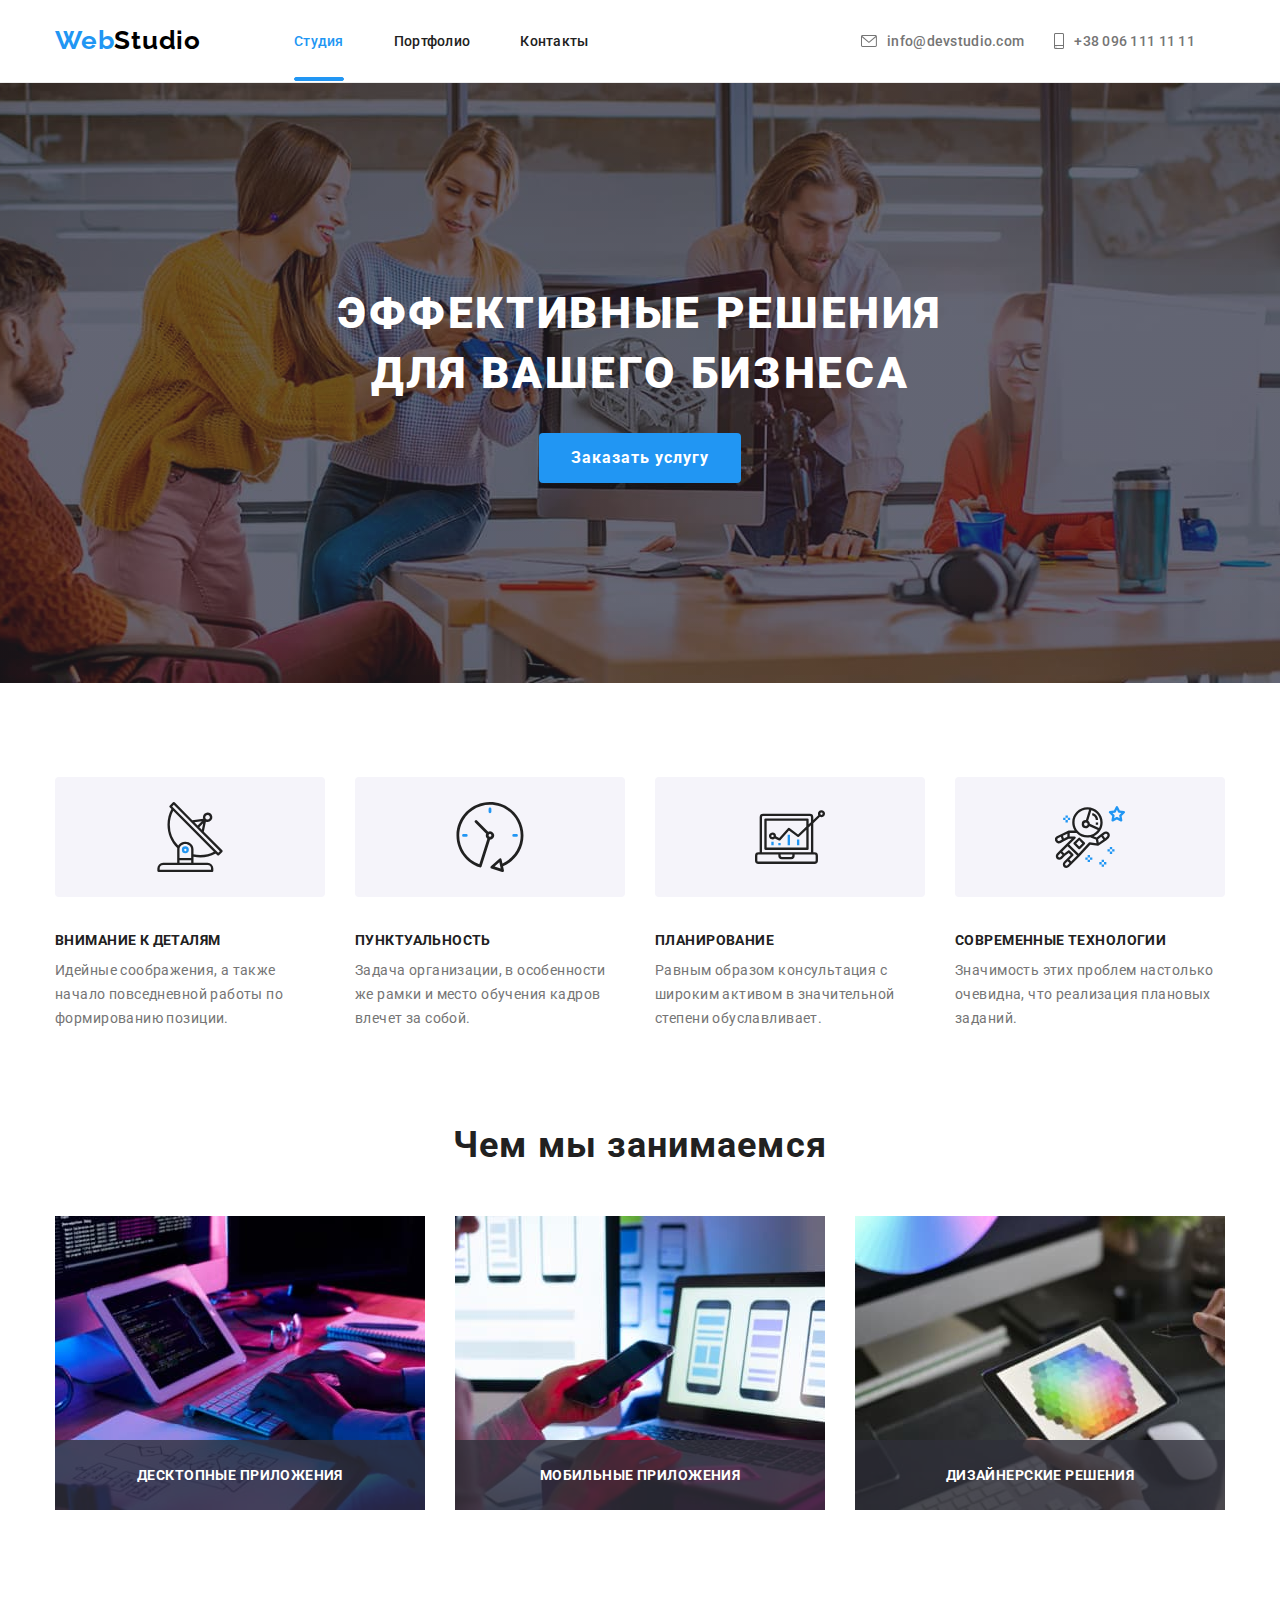
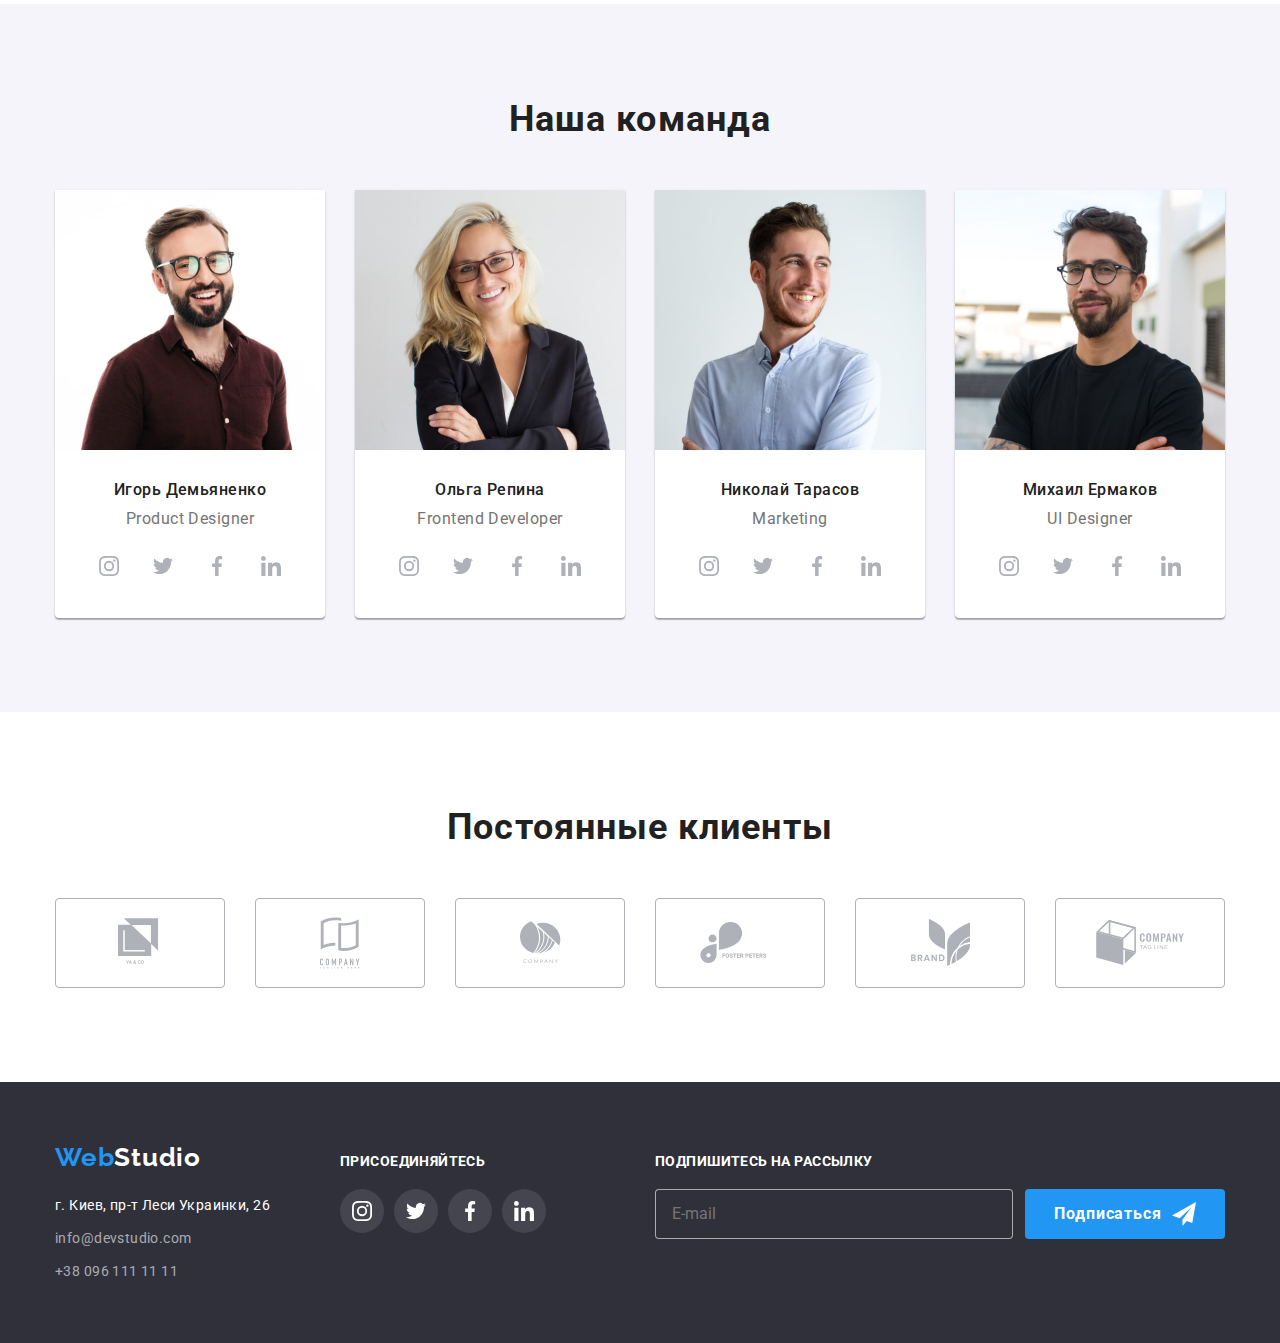
==== commit ceec7ace: "Finished page Index" ====
--- a/index.html
+++ b/index.html
@@ -47,7 +47,7 @@
         <section class="section-hero">
             <div class="section-hero__container">
                 <h1 class="section-hero__title">Эффективные решения для вашего бизнеса</h1>
-                <button class="button" type="submit" data-modal-open>Заказать услугу</button>
+                <button class="button" type="submit" data-toggle-backdrop-order>Заказать услугу</button>
             </div>
         </section>
 
@@ -402,77 +402,73 @@
             </div>
             <form class="subscription">
                 <p class="subscription__title">Подпишитесь на рассылку</p>
-                <div>
+                <div class="subscription__box">
                     <input class="subscription__input" type="email" name="email" placeholder="E-mail" />
                     <button class="subscribe-btn" type="submit">
-                        <div>
-                            <span>Подписаться</span>
+                        <div class="subscribe-btn__content">
+                            <span class="subscribe-btn__text">Подписаться</span>
                             <svg class="subscribe-btn__icon" width="24" height="24">
                                 <use href="./images/icons/symbol-defs.svg#icon-send">
                                 </use>
                             </svg>
-                        </div>                  
+                        </div>
                     </button>
                 </div>
-                             
+    
             </form>
-        </div>        
+        </div>
     </footer>
 
-    <div data-modal class="backdrop-order is-hidden">
+    <div data-backdrop-order class="backdrop-order is-hidden">
         <div class="modal-order">
-            <button data-modal-close  class="close-button">
-                <svg class="close" width="18" height="18">
+            <button data-toggle-backdrop-order class="close-button">
+                <svg width="18" height="18">
                     <use href="./images/icons/symbol-defs.svg#close"></use>
                 </svg>
-            </button>
-            
-            <!-- Для второго варианта -->
-            <!-- В кнопу открытия и в кнопку закрытия data-toggle-backdrop-order -->
-            <!-- Для всего модального окна data-backdrop-order -->
-
+            </button>            
+           
             <form name="signup-form">
-                <p class="signup-form-title">Оставьте свои данные, мы вам перезвоним</p>
-                <label class="label" for="username">
+                <p class="signup-form__title">Оставьте свои данные, мы вам перезвоним</p>
+                <label class="signup-form__label" for="username">
                     <span>Имя</span>
-                    <div class="data-label">
-                        <input class="data-input" type="text" name="username" id="username" />
-                        <svg class="signup-form-icons" width="18" height="18">
+                    <div class="data-input">
+                        <input class="data-input__place" type="text" name="username" id="username" />
+                        <svg class="data-input__icon" width="18" height="18">
                             <use href="./images/icons/symbol-defs.svg#person"></use>
                         </svg>
                     </div>
                 </label>
-                <label class="label">
+                <label class="signup-form__label">
                     <span>Телефон</span>
-                    <div class="data-label">
-                        <input class="data-input" type="tel" name="phone-number" />
-                        <svg class="signup-form-icons" width="18" height="18">
+                    <div class="data-input">
+                        <input class="data-input__place" type="tel" name="phone-number" />
+                        <svg class="data-input__icon" width="18" height="18">
                             <use href="./images/icons/symbol-defs.svg#phone"></use>
                         </svg>
                     </div>                    
                 </label>
-                <label class="label">
+                <label class="signup-form__label">
                     <span>Почта</span>
-                    <div class="data-label">
-                        <input class="data-input" type="email" name="email" />
-                        <svg class="signup-form-icons" width="18" height="18">
+                    <div class="data-input">
+                        <input class="data-input__place" type="email" name="email" />
+                        <svg class="data-input__icon" width="18" height="18">
                             <use href="./images/icons/symbol-defs.svg#email"></use>
                         </svg>
                     </div>                    
                 </label>
-                <label class="label">
+                <label class="signup-form__label">
                     <span>Комментарий</span>
-                    <textarea name="comments" rows="4" placeholder="Введите текст"></textarea>
+                    <textarea class="signup-form__textarea" name="comments" rows="4" placeholder="Введите текст"></textarea>
                 </label>
-                <label class="checkbox-conditions">
-                    <input class="checkbox visually-hidden" type="checkbox" name="conditions" />
-                    <svg class="icon" width="16" height="15">
+                <label class="conditions">
+                    <input class="condition__checkbox visually-hidden" type="checkbox" name="conditions" />
+                    <svg class="condition__icon" width="16" height="15">
                         <use href="./images/icons/symbol-defs.svg#icon-check"></use>                    
                     </svg>
-                    <span>Соглашаюсь с рассылкой и принимаю 
-                    <a href="#">Условия договора</a></span>
+                    <span class="conditions__text">Соглашаюсь с рассылкой и принимаю 
+                    <a class="conditions__link" href="#">Условия договора</a></span>
                 </label>
-                <button type="submit" class="send-button">Отправить</button>
+                <button type="submit" class="modal-button">Отправить</button>
             </form>
                        
         </div>        
--- a/css/main.min.css
+++ b/css/main.min.css
@@ -1,2 +1,2 @@
-/*! modern-normalize v1.0.0 | MIT License | https://github.com/sindresorhus/modern-normalize */*,*::before,*::after{-webkit-box-sizing:border-box;box-sizing:border-box}:root{-moz-tab-size:4;-o-tab-size:4;tab-size:4}html{line-height:1.15;-webkit-text-size-adjust:100%}body{margin:0;padding:0}body{font-family:system-ui,-apple-system,"Segoe UI",Roboto,Helvetica,Arial,sans-serif,"Apple Color Emoji","Segoe UI Emoji"}hr{height:0;color:inherit}abbr[title]{-webkit-text-decoration:underline dotted;text-decoration:underline dotted}b,strong{font-weight:bolder}code,kbd,samp,pre{font-family:ui-monospace, SFMono-Regular, Consolas, "Liberation Mono", Menlo, monospace;font-size:1em}small{font-size:80%}sub,sup{font-size:75%;line-height:0;position:relative;vertical-align:baseline}sub{bottom:-0.25em}sup{top:-0.5em}table{text-indent:0;border-color:inherit}button,input,optgroup,select,textarea{font-family:inherit;font-size:100%;line-height:1.15;margin:0}address{font-style:normal}button,select{text-transform:none}button,[type="button"],[type="reset"],[type="submit"]{-webkit-appearance:button}::-moz-focus-inner{border-style:none;padding:0}:-moz-focusring{outline:1px dotted ButtonText}:-moz-ui-invalid{box-shadow:none}legend{padding:0}progress{vertical-align:baseline}::-webkit-inner-spin-button,::-webkit-outer-spin-button{height:auto}[type="search"]{-webkit-appearance:textfield;outline-offset:-2px}::-webkit-search-decoration{-webkit-appearance:none}::-webkit-file-upload-button{-webkit-appearance:button;font:inherit}summary{display:list-item}ul{list-style:none}li{display:list-item;text-align:-webkit-match-parent}body{background-color:#FFFFFF;font-family:Roboto;font-style:normal}img{display:block;max-width:100%;height:auto}h1,h2,h3,h4,ul,p{margin:0px;padding:0px}.container{max-width:1200px;margin:0px auto;padding:0px 15px}.visually-hidden{position:absolute;width:1px;height:1px;margin:-1px;border:0;padding:0;white-space:nowrap;-webkit-clip-path:inset(100%);clip-path:inset(100%);clip:rect(0 0 0 0);overflow:hidden}.header{border-bottom:1px solid #ECECEC}.header__container{display:-webkit-box;display:-ms-flexbox;display:flex;-webkit-box-align:center;-ms-flex-align:center;align-items:center}.logo{text-decoration:none;font-family:Raleway;font-style:normal;font-weight:bold;font-size:26px;line-height:31px;letter-spacing:0.03em;color:#2196F3;padding:24px 0px 25px 0px;margin-right:93px}.logo__studio{color:#000000}.navigation{display:-webkit-box;display:-ms-flexbox;display:flex;-webkit-box-align:center;-ms-flex-align:center;align-items:center}.menu{display:-webkit-box;display:-ms-flexbox;display:flex;-webkit-box-align:center;-ms-flex-align:center;align-items:center;margin:0px;padding:32px 0px}.menu__link{position:relative;text-decoration:none;font-weight:500;font-size:14px;line-height:16px;letter-spacing:0.02em;color:#212121;padding-top:32px;padding-bottom:32px;margin-right:50px;-webkit-transition:color 2500ms cubic-bezier(0.4, 0, 0.2, 1);transition:color 2500ms cubic-bezier(0.4, 0, 0.2, 1)}.menu__link:hover,.menu__link:focus{color:#2196F3;-webkit-transition:color 2500ms cubic-bezier(0.4, 0, 0.2, 1);transition:color 2500ms cubic-bezier(0.4, 0, 0.2, 1)}.menu__link::after{content:"";position:absolute;left:0;bottom:0;display:block;width:100%;height:4px;border:1px solid #2196F3;border-radius:2px;background-color:#2196F3;-webkit-transform:scaleX(0);transform:scaleX(0);-webkit-transition:-webkit-transform 2500ms cubic-bezier(0.4, 0, 0.2, 1);transition:-webkit-transform 2500ms cubic-bezier(0.4, 0, 0.2, 1);transition:transform 2500ms cubic-bezier(0.4, 0, 0.2, 1);transition:transform 2500ms cubic-bezier(0.4, 0, 0.2, 1), -webkit-transform 2500ms cubic-bezier(0.4, 0, 0.2, 1)}.menu__link:hover::after,.menu__link:focus::after{-webkit-transform:scaleX(1);transform:scaleX(1);-webkit-transition:-webkit-transform 2500ms cubic-bezier(0.4, 0, 0.2, 1);transition:-webkit-transform 2500ms cubic-bezier(0.4, 0, 0.2, 1);transition:transform 2500ms cubic-bezier(0.4, 0, 0.2, 1);transition:transform 2500ms cubic-bezier(0.4, 0, 0.2, 1), -webkit-transform 2500ms cubic-bezier(0.4, 0, 0.2, 1)}.menu__link--current{color:#2196F3}.contacts{display:-webkit-box;display:-ms-flexbox;display:flex;-webkit-box-align:center;-ms-flex-align:center;align-items:center;margin-left:auto}.contacts__link{text-decoration:none;font-weight:500;font-size:14px;line-height:16px;letter-spacing:0.02em;color:#757575;-webkit-transition:color 2500ms cubic-bezier(0.4, 0, 0.2, 1);transition:color 2500ms cubic-bezier(0.4, 0, 0.2, 1);display:-webkit-box;display:-ms-flexbox;display:flex;-webkit-box-align:center;-ms-flex-align:center;align-items:center}.contacts__link:first-child{margin-right:30px}.contacts__link:hover,.contacts__link:focus{color:#2196F3;-webkit-transition:color 2500ms cubic-bezier(0.4, 0, 0.2, 1);transition:color 2500ms cubic-bezier(0.4, 0, 0.2, 1)}.contacts__icon{fill:currentColor;margin-right:10px}.section-hero{background-image:-webkit-gradient(linear, left top, right top, from(rgba(47,48,58,0.4)), to(rgba(47,48,58,0.4))),url(../images/main/hero.jpg);background-image:linear-gradient(to right, rgba(47,48,58,0.4), rgba(47,48,58,0.4)),url(../images/main/hero.jpg);background-color:#C4C4C4;background-repeat:no-repeat;background-position:center;background-size:cover;max-width:1600px;margin-left:auto;margin-right:auto}.section-hero__container{margin:0px auto;text-align:center;padding:200px 0}.section-hero__title{text-decoration:none;font-weight:900;font-size:44px;line-height:60px;letter-spacing:0.06em;text-transform:uppercase;color:#FFFFFF;max-width:696px;margin:0px auto 30px}.button{color:#FFFFFF;background-color:#2196F3;font-weight:bold;font-size:16px;line-height:30px;text-align:center;letter-spacing:0.06em;border:0px;border-radius:4px;padding:10px 32px}.section-features{padding-top:94px}.section-features__cards{display:-webkit-box;display:-ms-flexbox;display:flex;-webkit-box-pack:justify;-ms-flex-pack:justify;justify-content:space-between;margin:0px;padding:0px}.section-features__item{width:270px}.section-features__img{background:#F5F4FA;border-radius:4px;height:120px;width:270px;padding:25px 100px;margin-bottom:30px}.section-features__title{font-weight:bold;font-size:14px;line-height:16px;letter-spacing:0.03em;text-transform:uppercase;color:#212121;margin-bottom:10px}.section-features__desc{font-weight:normal;font-size:14px;line-height:24px;letter-spacing:0.03em;color:#757575}.section-case{padding-top:94px;padding-bottom:94px}.section-case__title{font-weight:bold;font-size:36px;line-height:42px;text-align:center;letter-spacing:0.03em;color:#212121;margin-bottom:50px}.section-case__cards{display:-webkit-box;display:-ms-flexbox;display:flex;-webkit-box-pack:justify;-ms-flex-pack:justify;justify-content:space-between}.section-case__thumb{position:relative;height:294px}.section-case__img{height:100%;width:100%;-o-object-fit:cover;object-fit:cover}.section-case__inscription{position:absolute;bottom:0;width:100%;height:70px;background:rgba(47,48,58,0.8);font-family:Roboto;font-weight:bold;font-size:14px;line-height:16px;text-align:center;letter-spacing:0.03em;text-transform:uppercase;color:#FFFFFF;padding:27px 0}.section-team{background:#F5F4FA}.section-team__container{padding-top:94px;padding-bottom:94px}.section-team__title{font-weight:bold;font-size:36px;line-height:42px;text-align:center;letter-spacing:0.03em;color:#212121;margin-bottom:50px}.section-team__cards{--set-gap: 30px;display:-webkit-box;display:-ms-flexbox;display:flex;-ms-flex-wrap:wrap;flex-wrap:wrap;margin:0px;margin-left:-30px;margin-top:calc(-1 * var(--set-gap))}.section-team__item{-ms-flex-preferred-size:calc(100%/ 4 - var(--set-gap));flex-basis:calc(100%/ 4 - var(--set-gap));margin-left:var(--set-gap);margin-top:30px;background-color:#FFFFFF;-webkit-box-shadow:0px 1px 3px rgba(0,0,0,0.12),0px 1px 1px rgba(0,0,0,0.14),0px 2px 1px rgba(0,0,0,0.2);box-shadow:0px 1px 3px rgba(0,0,0,0.12),0px 1px 1px rgba(0,0,0,0.14),0px 2px 1px rgba(0,0,0,0.2);border-radius:0px 0px 4px 4px}.section-team__thumb{height:260px}.section-team__img{width:100%;height:100%;-o-object-fit:cover;object-fit:cover}.section-team__desc{padding:30px 32px}.section-team__name{font-weight:500;font-size:16px;line-height:19px;letter-spacing:0.03em;color:#212121;text-align:center;margin-bottom:10px}.section-team__post{font-weight:normal;font-size:16px;line-height:19px;letter-spacing:0.03em;color:#757575;text-align:center;margin-bottom:16px}.section-team__social-icons{padding:0;margin:0;list-style:none;display:-webkit-box;display:-ms-flexbox;display:flex;-webkit-box-pack:justify;-ms-flex-pack:justify;justify-content:space-between}.section-team__link{display:-webkit-box;display:-ms-flexbox;display:flex;-webkit-box-pack:center;-ms-flex-pack:center;justify-content:center;-webkit-box-align:center;-ms-flex-align:center;align-items:center;width:44px;height:44px;border-radius:50%;fill:#AFB1B8;background-color:#ffffff;-webkit-transition:background-color 2500ms cubic-bezier(0.4, 0, 0.2, 1),fill 2500ms cubic-bezier(0.4, 0, 0.2, 1);transition:background-color 2500ms cubic-bezier(0.4, 0, 0.2, 1),fill 2500ms cubic-bezier(0.4, 0, 0.2, 1)}.section-team__link:hover,.section-team__link:focus{background-color:#2196F3;fill:#FFFFFF;-webkit-transition:background-color 2500ms cubic-bezier(0.4, 0, 0.2, 1),fill 2500ms cubic-bezier(0.4, 0, 0.2, 1);transition:background-color 2500ms cubic-bezier(0.4, 0, 0.2, 1),fill 2500ms cubic-bezier(0.4, 0, 0.2, 1)}.section-clients{padding-top:94px;padding-bottom:94px}.section-clients__title{font-weight:bold;font-size:36px;line-height:42px;text-align:center;letter-spacing:0.03em;color:#212121;margin-bottom:50px}.clients-logo{--set-gap: 30px;display:-webkit-box;display:-ms-flexbox;display:flex;-ms-flex-wrap:wrap;flex-wrap:wrap;margin-left:calc(-1 * var(--set-gap));margin-top:calc(-1 * var(--set-gap))}.clients-logo__item{-ms-flex-preferred-size:calc(100%/6 - var(--set-gap));flex-basis:calc(100%/6 - var(--set-gap));margin-left:var(--set-gap);margin-top:30px}.clients-logo__link{display:-webkit-box;display:-ms-flexbox;display:flex;-webkit-box-pack:center;-ms-flex-pack:center;justify-content:center;-webkit-box-align:center;-ms-flex-align:center;align-items:center;width:170px;height:90px;fill:#AFB1B8;border:1px solid #AFB1B8;border-radius:4px;-webkit-transition:fill 2500ms cubic-bezier(0.4, 0, 0.2, 1),border 2500ms cubic-bezier(0.4, 0, 0.2, 1);transition:fill 2500ms cubic-bezier(0.4, 0, 0.2, 1),border 2500ms cubic-bezier(0.4, 0, 0.2, 1)}.clients-logo__link:hover,.clients-logo__link:focus{fill:#2196F3;border:1px solid #2196F3}.section-clients__icon{fill:currentColor}.footer{background-color:#2F303A;padding-top:60px;padding-bottom:60px}.footer__logo{text-decoration:none;font-family:Raleway;font-style:normal;font-weight:bold;font-size:26px;line-height:31px;letter-spacing:0.03em;color:#2196F3;display:block;margin-bottom:20px}.footer__studio{color:#FFFFFF}.footer__address,.footer__mail,.footer__tel{text-decoration:none;font-family:Roboto;font-style:normal;font-weight:normal;font-size:14px;line-height:24px;letter-spacing:0.03em;display:block}.footer__address{margin-bottom:9px;color:#FFFFFF}.footer__mail,.footer__tel{color:rgba(255,255,255,0.6)}.footer__mail{margin-bottom:9px}.invitation,.footer__container{display:-webkit-box;display:-ms-flexbox;display:flex;-webkit-box-align:baseline;-ms-flex-align:baseline;align-items:baseline}.invitation{-webkit-box-orient:vertical;-webkit-box-direction:normal;-ms-flex-direction:column;flex-direction:column;margin-left:70px}.invitation__title,.subscription__title{font-family:Roboto;font-style:normal;font-weight:bold;font-size:14px;line-height:16px;letter-spacing:0.03em;text-transform:uppercase;color:#FFFFFF;margin-bottom:20px}.invitation__social-icons{padding:0;margin:0;list-style:none;display:-webkit-box;display:-ms-flexbox;display:flex}.invitation__item:not(:last-child){margin-right:10px}.invitation__link{display:-webkit-box;display:-ms-flexbox;display:flex;-webkit-box-pack:center;-ms-flex-pack:center;justify-content:center;-webkit-box-align:center;-ms-flex-align:center;align-items:center;width:44px;height:44px;border-radius:50%;fill:#FFFFFF;background:rgba(255,255,255,0.1);-webkit-transition:background-color 2500ms cubic-bezier(0.4, 0, 0.2, 1);transition:background-color 2500ms cubic-bezier(0.4, 0, 0.2, 1)}.invitation__link:hover,.invitation__link:focus{background-color:#2196F3}.subscription{margin-left:auto}.subscription__input{width:358px;height:50px;font-family:Roboto;font-size:16px;line-height:20px;color:rgba(255,255,255,0.6);background:var(--background-color);border:1px solid rgba(255,255,255,0.3);border-radius:4px;margin-right:12px;padding:15px 16px}.subscribe-btn{width:200px;height:50px;background-color:#2196F3;border-radius:4px;border:0px;font-family:Roboto;font-weight:bold;font-size:16px;line-height:30px;letter-spacing:0.06em;text-align:center;color:#FFFFFF}.subscribe-btn__icon{fill:currentColor}
+/*! modern-normalize v1.0.0 | MIT License | https://github.com/sindresorhus/modern-normalize */*,*::before,*::after{-webkit-box-sizing:border-box;box-sizing:border-box}:root{-moz-tab-size:4;-o-tab-size:4;tab-size:4}html{line-height:1.15;-webkit-text-size-adjust:100%}body{margin:0;padding:0}body{font-family:system-ui,-apple-system,"Segoe UI",Roboto,Helvetica,Arial,sans-serif,"Apple Color Emoji","Segoe UI Emoji"}hr{height:0;color:inherit}abbr[title]{-webkit-text-decoration:underline dotted;text-decoration:underline dotted}b,strong{font-weight:bolder}code,kbd,samp,pre{font-family:ui-monospace, SFMono-Regular, Consolas, "Liberation Mono", Menlo, monospace;font-size:1em}small{font-size:80%}sub,sup{font-size:75%;line-height:0;position:relative;vertical-align:baseline}sub{bottom:-0.25em}sup{top:-0.5em}table{text-indent:0;border-color:inherit}button,input,optgroup,select,textarea{font-family:inherit;font-size:100%;line-height:1.15;margin:0}address{font-style:normal}button,select{text-transform:none}button,[type="button"],[type="reset"],[type="submit"]{-webkit-appearance:button}::-moz-focus-inner{border-style:none;padding:0}:-moz-focusring{outline:1px dotted ButtonText}:-moz-ui-invalid{box-shadow:none}legend{padding:0}progress{vertical-align:baseline}::-webkit-inner-spin-button,::-webkit-outer-spin-button{height:auto}[type="search"]{-webkit-appearance:textfield;outline-offset:-2px}::-webkit-search-decoration{-webkit-appearance:none}::-webkit-file-upload-button{-webkit-appearance:button;font:inherit}summary{display:list-item}ul{list-style:none}li{display:list-item;text-align:-webkit-match-parent}body{background-color:#FFFFFF;font-family:Roboto;font-style:normal}img{display:block;max-width:100%;height:auto}h1,h2,h3,h4,ul,p{margin:0px;padding:0px}.container{max-width:1200px;margin:0px auto;padding:0px 15px}.visually-hidden{position:absolute;width:1px;height:1px;margin:-1px;border:0;padding:0;white-space:nowrap;-webkit-clip-path:inset(100%);clip-path:inset(100%);clip:rect(0 0 0 0);overflow:hidden}.header{border-bottom:1px solid #ECECEC}.header__container{display:-webkit-box;display:-ms-flexbox;display:flex;-webkit-box-align:center;-ms-flex-align:center;align-items:center}.logo{text-decoration:none;font-family:Raleway;font-style:normal;font-weight:bold;font-size:26px;line-height:31px;letter-spacing:0.03em;color:#2196F3;padding:24px 0px 25px 0px;margin-right:93px}.logo__studio{color:#000000}.navigation{display:-webkit-box;display:-ms-flexbox;display:flex;-webkit-box-align:center;-ms-flex-align:center;align-items:center}.menu{display:-webkit-box;display:-ms-flexbox;display:flex;-webkit-box-align:center;-ms-flex-align:center;align-items:center;margin:0px;padding:32px 0px}.menu__link{position:relative;text-decoration:none;font-weight:500;font-size:14px;line-height:16px;letter-spacing:0.02em;color:#212121;padding-top:32px;padding-bottom:32px;margin-right:50px;-webkit-transition:color 2500ms cubic-bezier(0.4, 0, 0.2, 1);transition:color 2500ms cubic-bezier(0.4, 0, 0.2, 1)}.menu__link:hover,.menu__link:focus{color:#2196F3;-webkit-transition:color 2500ms cubic-bezier(0.4, 0, 0.2, 1);transition:color 2500ms cubic-bezier(0.4, 0, 0.2, 1)}.menu__link::after{content:"";position:absolute;left:0;bottom:0;display:block;width:100%;height:4px;border:1px solid #2196F3;border-radius:2px;background-color:#2196F3;-webkit-transform:scaleX(0);transform:scaleX(0);-webkit-transition:-webkit-transform 2500ms cubic-bezier(0.4, 0, 0.2, 1);transition:-webkit-transform 2500ms cubic-bezier(0.4, 0, 0.2, 1);transition:transform 2500ms cubic-bezier(0.4, 0, 0.2, 1);transition:transform 2500ms cubic-bezier(0.4, 0, 0.2, 1), -webkit-transform 2500ms cubic-bezier(0.4, 0, 0.2, 1)}.menu__link:hover::after,.menu__link:focus::after{-webkit-transform:scaleX(1);transform:scaleX(1);-webkit-transition:-webkit-transform 2500ms cubic-bezier(0.4, 0, 0.2, 1);transition:-webkit-transform 2500ms cubic-bezier(0.4, 0, 0.2, 1);transition:transform 2500ms cubic-bezier(0.4, 0, 0.2, 1);transition:transform 2500ms cubic-bezier(0.4, 0, 0.2, 1), -webkit-transform 2500ms cubic-bezier(0.4, 0, 0.2, 1)}.menu__link--current{color:#2196F3}.menu__link--current::after{-webkit-transform:scaleX(1);transform:scaleX(1)}.contacts{display:-webkit-box;display:-ms-flexbox;display:flex;-webkit-box-align:center;-ms-flex-align:center;align-items:center;margin-left:auto}.contacts__link{text-decoration:none;font-weight:500;font-size:14px;line-height:16px;letter-spacing:0.02em;color:#757575;-webkit-transition:color 2500ms cubic-bezier(0.4, 0, 0.2, 1);transition:color 2500ms cubic-bezier(0.4, 0, 0.2, 1);display:-webkit-box;display:-ms-flexbox;display:flex;-webkit-box-align:center;-ms-flex-align:center;align-items:center}.contacts__link:first-child{margin-right:30px}.contacts__link:hover,.contacts__link:focus{color:#2196F3;-webkit-transition:color 2500ms cubic-bezier(0.4, 0, 0.2, 1);transition:color 2500ms cubic-bezier(0.4, 0, 0.2, 1)}.contacts__icon{fill:currentColor;margin-right:10px}.section-hero{background-image:-webkit-gradient(linear, left top, right top, from(rgba(47,48,58,0.4)), to(rgba(47,48,58,0.4))),url(../images/main/hero.jpg);background-image:linear-gradient(to right, rgba(47,48,58,0.4), rgba(47,48,58,0.4)),url(../images/main/hero.jpg);background-color:#C4C4C4;background-repeat:no-repeat;background-position:center;background-size:cover;max-width:1600px;margin-left:auto;margin-right:auto}.section-hero__container{margin:0px auto;text-align:center;padding:200px 0}.section-hero__title{text-decoration:none;font-weight:900;font-size:44px;line-height:60px;letter-spacing:0.06em;text-transform:uppercase;color:#FFFFFF;max-width:696px;margin:0px auto 30px}.button{color:#FFFFFF;background-color:#2196F3;font-weight:bold;font-size:16px;line-height:30px;text-align:center;letter-spacing:0.06em;border:0px;border-radius:4px;padding:10px 32px}.section-features{padding-top:94px}.section-features__cards{display:-webkit-box;display:-ms-flexbox;display:flex;-webkit-box-pack:justify;-ms-flex-pack:justify;justify-content:space-between;margin:0px;padding:0px}.section-features__item{width:270px}.section-features__img{background:#F5F4FA;border-radius:4px;height:120px;width:270px;padding:25px 100px;margin-bottom:30px}.section-features__title{font-weight:bold;font-size:14px;line-height:16px;letter-spacing:0.03em;text-transform:uppercase;color:#212121;margin-bottom:10px}.section-features__desc{font-weight:normal;font-size:14px;line-height:24px;letter-spacing:0.03em;color:#757575}.section-case{padding-top:94px;padding-bottom:94px}.section-case__title{font-weight:bold;font-size:36px;line-height:42px;text-align:center;letter-spacing:0.03em;color:#212121;margin-bottom:50px}.section-case__cards{display:-webkit-box;display:-ms-flexbox;display:flex;-webkit-box-pack:justify;-ms-flex-pack:justify;justify-content:space-between}.section-case__thumb{position:relative;height:294px}.section-case__img{height:100%;width:100%;-o-object-fit:cover;object-fit:cover}.section-case__inscription{position:absolute;bottom:0;width:100%;height:70px;background:rgba(47,48,58,0.8);font-family:Roboto;font-weight:bold;font-size:14px;line-height:16px;text-align:center;letter-spacing:0.03em;text-transform:uppercase;color:#FFFFFF;padding:27px 0}.section-team{background:#F5F4FA}.section-team__container{padding-top:94px;padding-bottom:94px}.section-team__title{font-weight:bold;font-size:36px;line-height:42px;text-align:center;letter-spacing:0.03em;color:#212121;margin-bottom:50px}.section-team__cards{--set-gap: 30px;display:-webkit-box;display:-ms-flexbox;display:flex;-ms-flex-wrap:wrap;flex-wrap:wrap;margin:0px;margin-left:-30px;margin-top:calc(-1 * var(--set-gap))}.section-team__item{-ms-flex-preferred-size:calc(100%/ 4 - var(--set-gap));flex-basis:calc(100%/ 4 - var(--set-gap));margin-left:var(--set-gap);margin-top:30px;background-color:#FFFFFF;-webkit-box-shadow:0px 1px 3px rgba(0,0,0,0.12),0px 1px 1px rgba(0,0,0,0.14),0px 2px 1px rgba(0,0,0,0.2);box-shadow:0px 1px 3px rgba(0,0,0,0.12),0px 1px 1px rgba(0,0,0,0.14),0px 2px 1px rgba(0,0,0,0.2);border-radius:0px 0px 4px 4px}.section-team__thumb{height:260px}.section-team__img{width:100%;height:100%;-o-object-fit:cover;object-fit:cover}.section-team__desc{padding:30px 32px}.section-team__name{font-weight:500;font-size:16px;line-height:19px;letter-spacing:0.03em;color:#212121;text-align:center;margin-bottom:10px}.section-team__post{font-weight:normal;font-size:16px;line-height:19px;letter-spacing:0.03em;color:#757575;text-align:center;margin-bottom:16px}.section-team__social-icons{padding:0;margin:0;list-style:none;display:-webkit-box;display:-ms-flexbox;display:flex;-webkit-box-pack:justify;-ms-flex-pack:justify;justify-content:space-between}.section-team__link{display:-webkit-box;display:-ms-flexbox;display:flex;-webkit-box-pack:center;-ms-flex-pack:center;justify-content:center;-webkit-box-align:center;-ms-flex-align:center;align-items:center;width:44px;height:44px;border-radius:50%;fill:#AFB1B8;background-color:#ffffff;-webkit-transition:background-color 2500ms cubic-bezier(0.4, 0, 0.2, 1),fill 2500ms cubic-bezier(0.4, 0, 0.2, 1);transition:background-color 2500ms cubic-bezier(0.4, 0, 0.2, 1),fill 2500ms cubic-bezier(0.4, 0, 0.2, 1)}.section-team__link:hover,.section-team__link:focus{background-color:#2196F3;fill:#FFFFFF;-webkit-transition:background-color 2500ms cubic-bezier(0.4, 0, 0.2, 1),fill 2500ms cubic-bezier(0.4, 0, 0.2, 1);transition:background-color 2500ms cubic-bezier(0.4, 0, 0.2, 1),fill 2500ms cubic-bezier(0.4, 0, 0.2, 1)}.section-clients{padding-top:94px;padding-bottom:94px}.section-clients__title{font-weight:bold;font-size:36px;line-height:42px;text-align:center;letter-spacing:0.03em;color:#212121;margin-bottom:50px}.clients-logo{--set-gap: 30px;display:-webkit-box;display:-ms-flexbox;display:flex;-ms-flex-wrap:wrap;flex-wrap:wrap;margin-left:calc(-1 * var(--set-gap));margin-top:calc(-1 * var(--set-gap))}.clients-logo__item{-ms-flex-preferred-size:calc(100%/6 - var(--set-gap));flex-basis:calc(100%/6 - var(--set-gap));margin-left:var(--set-gap);margin-top:30px}.clients-logo__link{display:-webkit-box;display:-ms-flexbox;display:flex;-webkit-box-pack:center;-ms-flex-pack:center;justify-content:center;-webkit-box-align:center;-ms-flex-align:center;align-items:center;width:170px;height:90px;fill:#AFB1B8;border:1px solid #AFB1B8;border-radius:4px;-webkit-transition:fill 2500ms cubic-bezier(0.4, 0, 0.2, 1),border 2500ms cubic-bezier(0.4, 0, 0.2, 1);transition:fill 2500ms cubic-bezier(0.4, 0, 0.2, 1),border 2500ms cubic-bezier(0.4, 0, 0.2, 1)}.clients-logo__link:hover,.clients-logo__link:focus{fill:#2196F3;border:1px solid #2196F3}.section-clients__icon{fill:currentColor}.footer{background-color:#2F303A;padding-top:60px;padding-bottom:60px}.footer__logo{text-decoration:none;font-family:Raleway;font-style:normal;font-weight:bold;font-size:26px;line-height:31px;letter-spacing:0.03em;color:#2196F3;display:block;margin-bottom:20px}.footer__studio{color:#FFFFFF}.footer__address,.footer__mail,.footer__tel{text-decoration:none;font-family:Roboto;font-style:normal;font-weight:normal;font-size:14px;line-height:24px;letter-spacing:0.03em;display:block;margin-bottom:9px;color:#FFFFFF}.footer__mail,.footer__tel{color:rgba(255,255,255,0.6)}.footer__tel{margin-bottom:0}.footer__container,.invitation{display:-webkit-box;display:-ms-flexbox;display:flex;-webkit-box-align:baseline;-ms-flex-align:baseline;align-items:baseline}.invitation{-webkit-box-orient:vertical;-webkit-box-direction:normal;-ms-flex-direction:column;flex-direction:column;margin-left:70px}.invitation__title,.subscription__title{font-family:Roboto;font-style:normal;font-weight:bold;font-size:14px;line-height:16px;letter-spacing:0.03em;text-transform:uppercase;color:#FFFFFF;margin-bottom:20px}.invitation__social-icons{padding:0;margin:0;list-style:none;display:-webkit-box;display:-ms-flexbox;display:flex}.invitation__item:not(:last-child){margin-right:10px}.invitation__link{display:-webkit-box;display:-ms-flexbox;display:flex;-webkit-box-pack:center;-ms-flex-pack:center;justify-content:center;-webkit-box-align:center;-ms-flex-align:center;align-items:center;width:44px;height:44px;border-radius:50%;fill:#FFFFFF;background:rgba(255,255,255,0.1);-webkit-transition:background-color 2500ms cubic-bezier(0.4, 0, 0.2, 1);transition:background-color 2500ms cubic-bezier(0.4, 0, 0.2, 1)}.invitation__link:hover,.invitation__link:focus{background-color:#2196F3}.subscription{margin-left:auto}.subscription__box{display:-webkit-box;display:-ms-flexbox;display:flex;-webkit-box-align:center;-ms-flex-align:center;align-items:center}.subscription__input{width:358px;height:50px;font-family:Roboto;font-size:16px;line-height:20px;color:rgba(255,255,255,0.6);background:#2F303A;border:1px solid;border-radius:4px;margin-right:12px;padding:15px 16px}.subscribe-btn{width:200px;height:50px;background-color:#2196F3;border-radius:4px;border:0px;font-family:Roboto;font-weight:bold;font-size:16px;line-height:30px;letter-spacing:0.06em;text-align:center;color:#FFFFFF}.subscribe-btn__content{display:-webkit-box;display:-ms-flexbox;display:flex;-webkit-box-align:center;-ms-flex-align:center;align-items:center;-webkit-box-pack:center;-ms-flex-pack:center;justify-content:center}.subscribe-btn__text{margin-right:10px}.subscribe-btn__icon{fill:currentColor}.backdrop-order{position:fixed;top:0;left:0;width:100%;height:100%;background-color:rgba(0,0,0,0.2);border-radius:4px;opacity:1;-webkit-transition:opacity 2500ms cubic-bezier(0.4, 0, 0.2, 1);transition:opacity 2500ms cubic-bezier(0.4, 0, 0.2, 1)}.backdrop-order.is-hidden{opacity:0;pointer-events:none}.modal-order,.backdrop-order.is-hidden{-webkit-transform:translate(-50%, -50%) scale(1.2);transform:translate(-50%, -50%) scale(1.2)}.modal-order,.backdrop-order.is-hidden{position:fixed;top:50%;left:50%;-webkit-transform:translate(-50%, -50%) scale(1);transform:translate(-50%, -50%) scale(1);-webkit-transition:-webkit-transform 2500ms cubic-bezier(0.4, 0, 0.2, 1);transition:-webkit-transform 2500ms cubic-bezier(0.4, 0, 0.2, 1);transition:transform 2500ms cubic-bezier(0.4, 0, 0.2, 1);transition:transform 2500ms cubic-bezier(0.4, 0, 0.2, 1), -webkit-transform 2500ms cubic-bezier(0.4, 0, 0.2, 1);width:528px;height:581px;border-radius:4px;background-color:#ffffff;padding:40px}.close-button{position:absolute;top:8px;right:8px;display:-webkit-box;display:-ms-flexbox;display:flex;-webkit-box-pack:center;-ms-flex-pack:center;justify-content:center;height:30px;width:30px;padding:6px;border-radius:50%;border:1px solid rgba(0,0,0,0.1);background-color:#ffffff;-webkit-transition:fill 2500ms cubic-bezier(0.4, 0, 0.2, 1);transition:fill 2500ms cubic-bezier(0.4, 0, 0.2, 1)}.close-button:hover,.close-button:focus,.close-button:active{fill:#2196F3}.signup-form{display:-webkit-box;display:-ms-flexbox;display:flex;-webkit-box-orient:vertical;-webkit-box-direction:normal;-ms-flex-direction:column;flex-direction:column}.signup-form__title{font-family:Roboto;font-weight:bold;font-size:20px;line-height:23px;text-align:center;letter-spacing:0.03em;color:#212121;margin-bottom:12px}.signup-form__label{display:-webkit-box;display:-ms-flexbox;display:flex;-webkit-box-orient:vertical;-webkit-box-direction:normal;-ms-flex-direction:column;flex-direction:column;font-family:Roboto;font-size:12px;line-height:14.06px;letter-spacing:0.01em;color:#757575;margin-bottom:10px}.signup-form__label:hover .data-input__place,.signup-form__label:focus .data-input__place,.signup-form__label:focus-within .data-input__place{border:1px solid #2196F3;outline:none}.signup-form__label:hover .data-input__icon,.signup-form__label:focus .data-input__icon,.signup-form__label:focus-within .data-input__icon{fill:#2196F3}.data-input{position:relative;margin-top:4px}.data-input__place{border:1px solid rgba(33,33,33,0.2);border-radius:4px;width:448px;height:40px;padding-left:42px;-webkit-transition:border 2500ms cubic-bezier(0.4, 0, 0.2, 1);transition:border 2500ms cubic-bezier(0.4, 0, 0.2, 1)}.data-input__icon{position:absolute;top:50%;-webkit-transform:translateY(-50%);transform:translateY(-50%);left:12px;-webkit-transition:fill 2500ms cubic-bezier(0.4, 0, 0.2, 1);transition:fill 2500ms cubic-bezier(0.4, 0, 0.2, 1)}.signup-form__textarea{border:1px solid rgba(33,33,33,0.2);border-radius:4px;width:448px;height:120px;overflow:auto;resize:none;padding:12px 16px;margin-top:4px;-webkit-transition:border 2500ms cubic-bezier(0.4, 0, 0.2, 1);transition:border 2500ms cubic-bezier(0.4, 0, 0.2, 1)}.signup-form__textarea::-webkit-input-placeholder{color:rgba(117,117,117,0.5)}.signup-form__textarea:-ms-input-placeholder{color:rgba(117,117,117,0.5)}.signup-form__textarea::-ms-input-placeholder{color:rgba(117,117,117,0.5)}.signup-form__textarea::placeholder{color:rgba(117,117,117,0.5)}.signup-form__textarea:hover,.signup-form__textarea:focus,.signup-form__textarea:focus-within{border:1px solid #2196F3;outline:none}.conditions{margin-bottom:30px;display:-webkit-box;display:-ms-flexbox;display:flex;-webkit-box-pack:center;-ms-flex-pack:center;justify-content:center;-webkit-box-align:center;-ms-flex-align:center;align-items:center}.conditions__text{font-family:Roboto;font-size:14px;line-height:24px;letter-spacing:0.03em;color:#757575}.conditions__link{color:#2196F3}.condition__icon{fill:#ffffff;border:2px solid #212121;border-radius:2px;margin-right:7px}.condition__checkbox:checked+.condition__icon{fill:#2196F3;border:none;-webkit-transition:fill 2500ms cubic-bezier(0.4, 0, 0.2, 1);transition:fill 2500ms cubic-bezier(0.4, 0, 0.2, 1)}.modal-button{display:block;margin:0px auto;height:50px;width:200px;background-color:#2196F3;border:1px solid #2196F3;-webkit-box-shadow:0px 4px 4px rgba(0,0,0,0.15);box-shadow:0px 4px 4px rgba(0,0,0,0.15);border-radius:4px;font-family:Roboto;font-weight:bold;font-size:16px;line-height:30px;letter-spacing:0.06em;color:#ffffff;-webkit-transition:border 2500ms cubic-bezier(0.4, 0, 0.2, 1),background-color 2500ms cubic-bezier(0.4, 0, 0.2, 1);transition:border 2500ms cubic-bezier(0.4, 0, 0.2, 1),background-color 2500ms cubic-bezier(0.4, 0, 0.2, 1)}.modal-button:hover,.modal-button:focus{background-color:#188CE8;border:1px solid  #188CE8}
 /*# sourceMappingURL=main.min.css.map */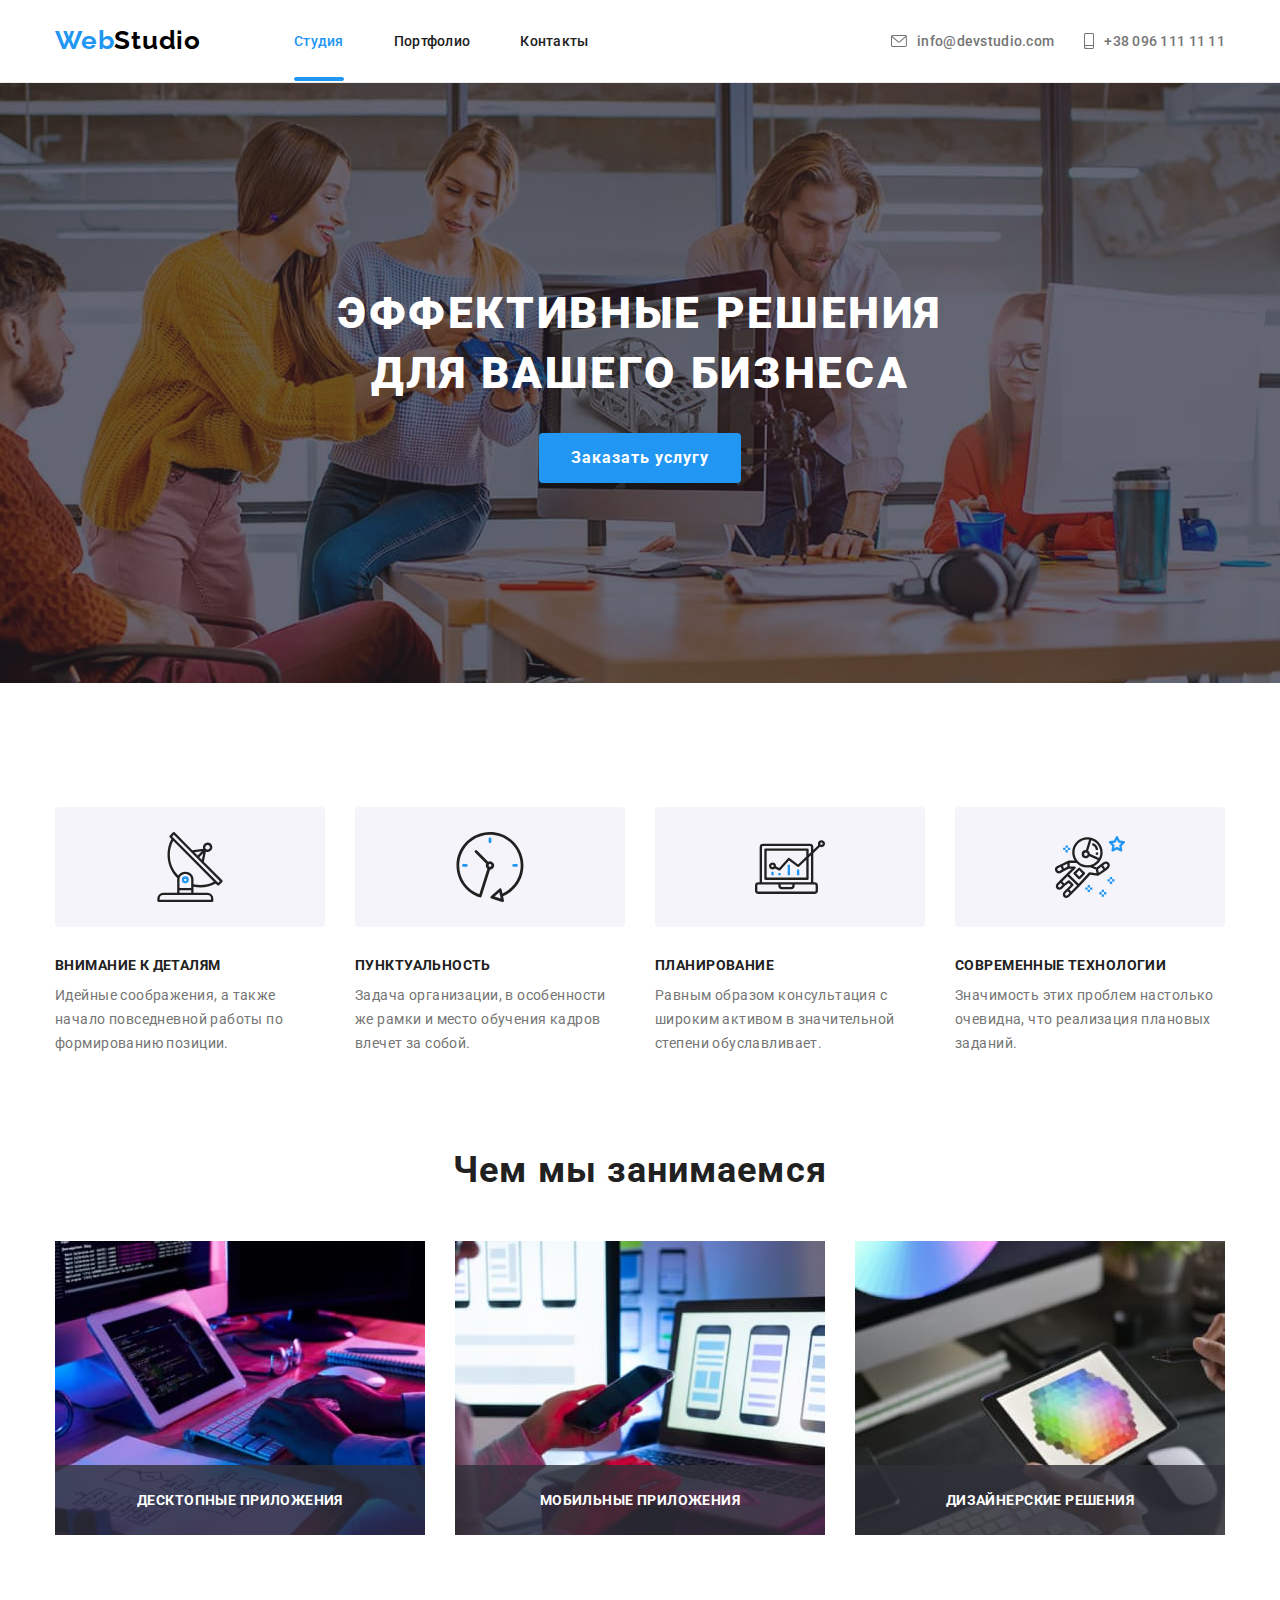
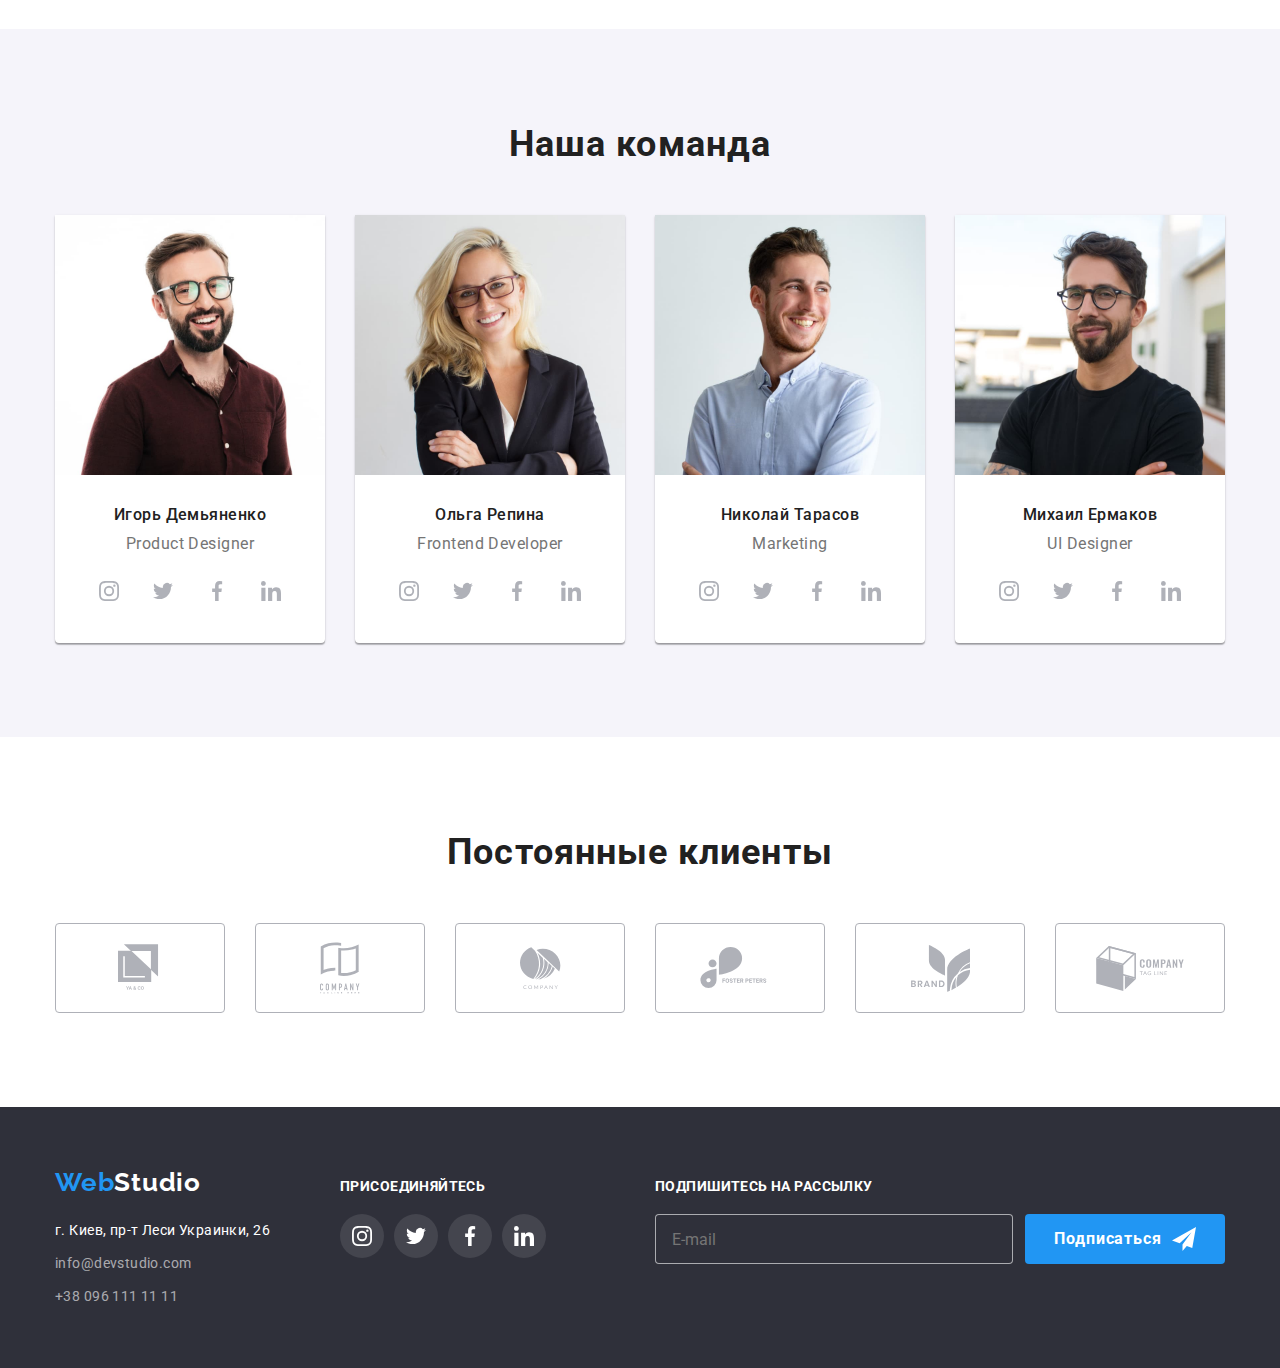
==== commit 4b14f200: "Правки внесены" ====
--- a/index.html
+++ b/index.html
@@ -15,24 +15,24 @@
         <div class="container header__container">
            <nav class="navigation">
                <a class="logo" href="./index.html">Web<span class="logo__studio">Studio</span></a>
-               <ul class="menu">
-                   <li><a class="menu__link menu__link--current" href="#">Студия</a></li>
-                   <li><a class="menu__link" href="./portfolio.html">Портфолио</a></li>
-                   <li><a class="menu__link" href="#">Контакты</a></li>
+               <ul class="navigation__list">
+                   <li class="navigation__item"><a class="navigation__link navigation__link--current" href="./index.html">Студия</a></li>
+                   <li class="navigation__item"><a class="navigation__link" href="./portfolio.html">Портфолио</a></li>
+                   <li class="navigation__item"><a class="navigation__link" href="#">Контакты</a></li>
                </ul>
            </nav>
-           <ul class="contacts">
-               <li>
-                   <a class="contacts__link" href="mailto:info@devstudio.com">             
-                       <svg class="contacts__icon" width="16" height="12">
+           <ul class="header-contacts">
+               <li class="header-contacts__item">
+                   <a class="header-contacts__link" href="mailto:info@devstudio.com">             
+                       <svg class="header-contacts__icon" width="16" height="12">
                            <use href="./images/icons/symbol-defs.svg#envelope" ></use>
                        </svg>
                      info@devstudio.com
                    </a>
                 </li>
-               <li>
-                   <a class="contacts__link" href="tel:+380961111111">
-                       <svg class="contacts__icon" width="10" height="16">
+               <li class="header-contacts__item">
+                   <a class="header-contacts__link" href="tel:+380961111111">
+                       <svg class="header-contacts__icon" width="10" height="16">
                            <use href="./images/icons/symbol-defs.svg#smartphone"></use>
                        </svg>
                        +38 096 111 11 11
@@ -44,48 +44,56 @@
 
     <main>
         <!-- Герой -->
-        <section class="section-hero">
-            <div class="section-hero__container">
-                <h1 class="section-hero__title">Эффективные решения для вашего бизнеса</h1>
-                <button class="button" type="submit" data-toggle-backdrop-order>Заказать услугу</button>
+        <section class="hero">
+            <div class="hero__container">
+                <h1 class="hero__title">Эффективные решения для вашего бизнеса</h1>
+                <button class="hero__button" type="submit" data-toggle-backdrop-order>Заказать услугу</button>
             </div>
         </section>
 
         <!-- Особенности - Заголовок для симантики - пользователю не должен видеть -->
-        <section class="section-features">
+        <section class="features">
             <h2 class="visually-hidden">Преимущества</h2>
             <div class="container">
-                <ul class="section-features__cards">
-                    <li class="section-features__item">
-                        <svg class="section-features__img">
-                            <use href="./images/icons/symbol-defs.svg#antenna" width="70" height="70"> </use>
-                        </svg>
-                        <h3 class="section-features__title">Внимание к деталям</h3>
-                        <p class="section-features__desc">Идейные соображения, а также начало повседневной работы по формированию
+                <ul class="features__cards">
+                    <li class="features__item">
+                        <div class="features__box">
+                            <svg class="features__icon">
+                                <use href="./images/icons/symbol-defs.svg#antenna" width="70" height="70"> </use>
+                            </svg>
+                        </div>                        
+                        <h3 class="features__title">Внимание к деталям</h3>
+                        <p class="features__desc">Идейные соображения, а также начало повседневной работы по формированию
                             позиции.</p>
                     </li>
-                    <li class="section-features__item">
-                        <svg class="section-features__img"> 
-                            <use href="./images/icons/symbol-defs.svg#clock" width="70" height="70"> </use>
-                         </svg>
-                        <h3 class="section-features__title">Пунктуальность</h3>
-                        <p class="section-features__desc">Задача организации, в особенности же рамки и место обучения кадров влечет за
+                    <li class="features__item">
+                        <div class="features__box">
+                            <svg class="features__icon">
+                                <use href="./images/icons/symbol-defs.svg#clock" width="70" height="70"> </use>
+                            </svg>
+                        </div>                        
+                        <h3 class="features__title">Пунктуальность</h3>
+                        <p class="features__desc">Задача организации, в особенности же рамки и место обучения кадров влечет за
                             собой.</p>
                     </li>
-                    <li class="section-features__item">
-                        <svg class="section-features__img">
-                            <use href="./images/icons/symbol-defs.svg#diagram" width="70" height="70"> </use>
-                        </svg>
-                        <h3 class="section-features__title">Планирование</h3>
-                        <p class="section-features__desc">Равным образом консультация с широким активом в значительной степени
+                    <li class="features__item">
+                        <div class="features__box">
+                            <svg class="features__icon">
+                                <use href="./images/icons/symbol-defs.svg#diagram" width="70" height="70"> </use>
+                            </svg>
+                        </div>                        
+                        <h3 class="features__title">Планирование</h3>
+                        <p class="features__desc">Равным образом консультация с широким активом в значительной степени
                             обуславливает.</p>
                     </li>
-                    <li class="section-features__item">
-                        <svg class="section-features__img">
-                            <use href="./images/icons/symbol-defs.svg#astronaut" width="70" height="70"> </use>
-                        </svg>
-                        <h3 class="section-features__title">Современные технологии</h3>
-                        <p class="section-features__desc">Значимость этих проблем настолько очевидна, что реализация плановых заданий.
+                    <li class="features__item">
+                        <div class="features__box">
+                            <svg class="features__icon">
+                                <use href="./images/icons/symbol-defs.svg#astronaut" width="70" height="70"> </use>
+                            </svg>
+                        </div>                        
+                        <h3 class="features__title">Современные технологии</h3>
+                        <p class="features__desc">Значимость этих проблем настолько очевидна, что реализация плановых заданий.
                         </p>
                     </li>
                 </ul>
@@ -94,26 +102,26 @@
         </section>
         
         <!-- Чем мы занимаемся -->
-        <section class="section-case">
+        <section class="case">
             <div class="container">
-                <h2 class="section-case__title">Чем мы занимаемся</h2>
-                <ul class="section-case__cards">
-                    <li class="section-case__item">
-                        <div class="section-case__thumb">
-                            <img class="section-case__img" src="./images/main/programming.jpg" alt="Десктопное приложение">
-                            <p class="section-case__inscription">Десктопные приложения</p>
-                        </div>                        
-                    </li>
-                    <li class="section-case__item">
-                        <div class="section-case__thumb">
-                            <img class="section-case__img" src="./images/main/synchronization.jpg" alt="Мобильное приложение">
-                            <p class="section-case__inscription">Мобильные приложения</p>
-                        </div>                        
-                    </li>
-                    <li class="section-case__item">
-                        <div class="section-case__thumb">
-                            <img class="section-case__img" src="./images/main/design.jpg" alt="Дизайнерские решения">
-                            <p class="section-case__inscription">Дизайнерские решения</p> 
+                <h2 class="case__title">Чем мы занимаемся</h2>
+                <ul class="case__cards">
+                    <li class="case__item">
+                        <div class="case__thumb">
+                            <img class="case__img" src="./images/main/programming.jpg" alt="Десктопное приложение">
+                            <p class="case__inscription">Десктопные приложения</p>
+                        </div>                        
+                    </li>
+                    <li class="case__item">
+                        <div class="case__thumb">
+                            <img class="case__img" src="./images/main/synchronization.jpg" alt="Мобильное приложение">
+                            <p class="case__inscription">Мобильные приложения</p>
+                        </div>                        
+                    </li>
+                    <li class="case__item">
+                        <div class="case__thumb">
+                            <img class="case__img" src="./images/main/design.jpg" alt="Дизайнерские решения">
+                            <p class="case__inscription">Дизайнерские решения</p> 
                         </div>
                     </li>                                               
                 </ul>
@@ -121,44 +129,44 @@
         </section>
 
         <!-- Команда -->
-        <section class="section-team">
-            <div class="container section-team__container">
-                <h2 class="section-team__title">Наша команда</h2>
-                <ul class="section-team__cards">
-                    <li class="section-team__item">
-                        <div class="section-team__thumb">
-                            <img class="section-team__img" src="./images/main/igor.jpg" alt="Фото Игоря">
-                        </div>                        
-                        <div class="section-team__desc">
-                            <h3 class="section-team__name">Игорь Демьяненко</h3>
-                            <p class="section-team__post">Product Designer</p>
-                            <ul class="section-team__social-icons">
-                                <li>
-                                    <a class="section-team__link" href="#">
+        <section class="team">
+            <div class="container team__container">
+                <h2 class="team__title">Наша команда</h2>
+                <ul class="team__cards">
+                    <li class="team__item">
+                        <div class="team__thumb">
+                            <img class="team__img" src="./images/main/igor.jpg" alt="Фото Игоря">
+                        </div>                        
+                        <div class="team__desc">
+                            <h3 class="team__name">Игорь Демьяненко</h3>
+                            <p class="team__post">Product Designer</p>
+                            <ul class="team__socials">
+                                <li class="team__icon">
+                                    <a class="team__link" href="#">
                                         <svg width="20" height="20">
                                             <use href="./images/icons/symbol-defs.svg#instagram">
                                             </use>
                                         </svg>
                                     </a>
                                 </li>
-                                <li>
-                                    <a class="section-team__link" href="#">
+                                <li class="team__icon">
+                                    <a class="team__link" href="#">
                                         <svg width="20" height="20">
                                             <use href="./images/icons/symbol-defs.svg#twitter">
                                             </use>
                                         </svg>
                                     </a>
                                 </li>
-                                <li>
-                                    <a class="section-team__link" href="#">
+                                <li class="team__icon">
+                                    <a class="team__link" href="#">
                                         <svg width="20" height="20">
                                             <use href="./images/icons/symbol-defs.svg#facebook">
                                             </use>
                                         </svg>
                                     </a>
                                 </li>
-                                <li>
-                                    <a class="section-team__link" href="#">
+                                <li class="team__icon">
+                                    <a class="team__link" href="#">
                                         <svg width="20" height="20">
                                             <use href="./images/icons/symbol-defs.svg#linkedin">
                                             </use>
@@ -168,40 +176,40 @@
                             </ul>
                         </div>                        
                     </li>
-                    <li class="section-team__item">
-                        <div class="section-team__thumb">
-                            <img class="section-team__img" src="./images/main/olga.jpg" alt="Фото Ольги">
-                        </div>                        
-                        <div class="section-team__desc">
-                            <h3 class="section-team__name">Ольга Репина</h3>
-                            <p class="section-team__post">Frontend Developer</p>
-                            <ul class="section-team__social-icons">
-                                <li>
-                                    <a class="section-team__link" href="#">
+                    <li class="team__item">
+                        <div class="team__thumb">
+                            <img class="team__img" src="./images/main/olga.jpg" alt="Фото Ольги">
+                        </div>                        
+                        <div class="team__desc">
+                            <h3 class="team__name">Ольга Репина</h3>
+                            <p class="team__post">Frontend Developer</p>
+                            <ul class="team__socials">
+                                <li class="team__icon">
+                                    <a class="team__link" href="#">
                                         <svg width="20" height="20">
                                             <use href="./images/icons/symbol-defs.svg#instagram">
                                             </use>
                                         </svg>
                                     </a>
                                 </li>
-                                <li>
-                                    <a class="section-team__link" href="#">
+                                <li class="team__icon">
+                                    <a class="team__link" href="#">
                                         <svg width="20" height="20">
                                             <use href="./images/icons/symbol-defs.svg#twitter">
                                             </use>
                                         </svg>
                                     </a>
                                 </li>
-                                <li>
-                                    <a class="section-team__link" href="#">
+                                <li class="team__icon">
+                                    <a class="team__link" href="#">
                                         <svg width="20" height="20">
                                             <use href="./images/icons/symbol-defs.svg#facebook">
                                             </use>
                                         </svg>
                                     </a>
                                 </li>
-                                <li>
-                                    <a class="section-team__link" href="#">
+                                <li class="team__icon">
+                                    <a class="team__link" href="#">
                                         <svg width="20" height="20">
                                             <use href="./images/icons/symbol-defs.svg#linkedin">
                                             </use>
@@ -211,40 +219,40 @@
                             </ul>
                         </div>                        
                     </li>
-                    <li class="section-team__item">
-                        <div class="section-team__thumb">
-                            <img class="section-team__img" src="./images/main/nikolai.jpg" alt="Фото Николая">
-                        </div>                        
-                        <div class="section-team__desc">
-                            <h3 class="section-team__name">Николай Тарасов</h3>
-                            <p class="section-team__post">Marketing</p>
-                            <ul class="section-team__social-icons">
-                                <li>
-                                    <a class="section-team__link" href="#">
+                    <li class="team__item">
+                        <div class="team__thumb">
+                            <img class="team__img" src="./images/main/nikolai.jpg" alt="Фото Николая">
+                        </div>                        
+                        <div class="team__desc">
+                            <h3 class="team__name">Николай Тарасов</h3>
+                            <p class="team__post">Marketing</p>
+                            <ul class="team__socials">
+                                <li class="team__icon">
+                                    <a class="team__link" href="#">
                                         <svg width="20" height="20">
                                             <use href="./images/icons/symbol-defs.svg#instagram">
                                             </use>
                                         </svg>
                                     </a>
                                 </li>
-                                <li>
-                                    <a class="section-team__link" href="#">
+                                <li class="team__icon">
+                                    <a class="team__link" href="#">
                                         <svg width="20" height="20">
                                             <use href="./images/icons/symbol-defs.svg#twitter">
                                             </use>
                                         </svg>
                                     </a>
                                 </li>
-                                <li>
-                                    <a class="section-team__link" href="#">
+                                <li class="team__icon">
+                                    <a class="team__link" href="#">
                                         <svg width="20" height="20">
                                             <use href="./images/icons/symbol-defs.svg#facebook">
                                             </use>
                                         </svg>
                                     </a>
                                 </li>
-                                <li>
-                                    <a class="section-team__link" href="#">
+                                <li class="team__icon">
+                                    <a class="team__link" href="#">
                                         <svg width="20" height="20">
                                             <use href="./images/icons/symbol-defs.svg#linkedin">
                                             </use>
@@ -254,40 +262,40 @@
                             </ul>
                         </div>                        
                     </li>
-                    <li class="section-team__item">
-                        <div class="section-team__thumb">
-                            <img class="section-team__img" src="./images/main/michail.jpg" alt="Фото Михаила">
-                        </div>                        
-                        <div class="section-team__desc">
-                            <h3 class="section-team__name">Михаил Ермаков</h3>
-                            <p class="section-team__post">UI Designer</p>
-                            <ul class="section-team__social-icons">
-                                <li>
-                                    <a class="section-team__link" href="#">
+                    <li class="team__item">
+                        <div class="team__thumb">
+                            <img class="team__img" src="./images/main/michail.jpg" alt="Фото Михаила">
+                        </div>                        
+                        <div class="team__desc">
+                            <h3 class="team__name">Михаил Ермаков</h3>
+                            <p class="team__post">UI Designer</p>
+                            <ul class="team__socials">
+                                <li class="team__icon">
+                                    <a class="team__link" href="#">
                                         <svg width="20" height="20">
                                             <use href="./images/icons/symbol-defs.svg#instagram">
                                             </use>
                                         </svg>
                                     </a>
                                 </li>
-                                <li>
-                                    <a class="section-team__link" href="#">
+                                <li class="team__icon">
+                                    <a class="team__link" href="#">
                                         <svg width="20" height="20">
                                             <use href="./images/icons/symbol-defs.svg#twitter">
                                             </use>
                                         </svg>
                                     </a>
                                 </li>
-                                <li>
-                                    <a class="section-team__link" href="#">
+                                <li class="team__icon">
+                                    <a class="team__link" href="#">
                                         <svg width="20" height="20">
                                             <use href="./images/icons/symbol-defs.svg#facebook">
                                             </use>
                                         </svg>
                                     </a>
                                 </li>
-                                <li>
-                                    <a class="section-team__link" href="#">
+                                <li class="team__icon">
+                                    <a class="team__link" href="#">
                                         <svg width="20" height="20">
                                             <use href="./images/icons/symbol-defs.svg#linkedin">
                                             </use>
@@ -302,48 +310,48 @@
         </section>
         
         <!-- Постоянные клиенты-->
-        <section class="section-clients">
+        <section class="clients">
             <div class="container">
-                <h2 class="section-clients__title">Постоянные клиенты</h2>
-                <ul class="clients-logo">
-                    <li class="clients-logo__item">
-                        <a class="clients-logo__link" href="#">
-                            <svg class="clients-logo__icon" width="44.27" height="49.23">
+                <h2 class="clients__title">Постоянные клиенты</h2>
+                <ul class="clients-list">
+                    <li class="clients-list__item">
+                        <a class="clients-list__link" href="#">
+                            <svg class="clients-list__logo" width="44.27" height="49.23">
                                 <use href="./images/icons/symbol-defs.svg#logo1"></use> 
                             </svg>
                         </a>
                     </li>
-                    <li class="clients-logo__item">
-                        <a class="clients-logo__link" href="#">
-                            <svg class="clients-logo__icon" width="40" height="52">
+                    <li class="clients-list__item">
+                        <a class="clients-list__link" href="#">
+                            <svg class="clients-list__logo" width="40" height="52">
                                 <use href="./images/icons/symbol-defs.svg#logo2"></use>
                             </svg>
                         </a>
                     </li>
-                    <li class="clients-logo__item">
-                        <a class="clients-logo__link" href="#">
-                            <svg class="clients-logo__icon" width="41" height="42.6">
+                    <li class="clients-list__item">
+                        <a class="clients-list__link" href="#">
+                            <svg class="clients-list__logo" width="41" height="42.6">
                                 <use href="./images/icons/symbol-defs.svg#logo3"></use>
                             </svg>
                         </a>
                     </li>
-                    <li class="clients-logo__item">
-                        <a class="clients-logo__link" href="#">
-                            <svg class="clients-logo__icon" width="79.66" height="42.02">
+                    <li class="clients-list__item">
+                        <a class="clients-list__link" href="#">
+                            <svg class="clients-list__logo" width="79.66" height="42.02">
                                 <use href="./images/icons/symbol-defs.svg#logo4"></use>
                             </svg>
                         </a>
                     </li>
-                    <li class="clients-logo__item">
-                        <a class="clients-logo__link" href="#">
-                            <svg class="clients-logo__icon" width="59" height="47">
+                    <li class="clients-list__item">
+                        <a class="clients-list__link" href="#">
+                            <svg class="clients-list__logo" width="59" height="47">
                                 <use href="./images/icons/symbol-defs.svg#logo5"></use>
                             </svg>
                         </a>
                     </li>
-                    <li class="clients-logo__item" >
-                        <a class="clients-logo__link" href="#">
-                            <svg class="clients-logo__icon" width="88.48" height="45.44">
+                    <li class="clients-list__item" >
+                        <a class="clients-list__link" href="#">
+                            <svg class="clients-list__logo" width="88.48" height="45.44">
                                 <use href="./images/icons/symbol-defs.svg#logo6"></use>
                             </svg>
                         </a>
@@ -365,7 +373,7 @@
             </div>
             <div class="invitation">
                 <p class="invitation__title">Присоединяйтесь</p>
-                <ul class="invitation__social-icons">
+                <ul class="invitation__socials">
                     <li class="invitation__item">
                         <a class="invitation__link" href="#">
                             <svg width="20" height="20">
@@ -404,14 +412,13 @@
                 <p class="subscription__title">Подпишитесь на рассылку</p>
                 <div class="subscription__box">
                     <input class="subscription__input" type="email" name="email" placeholder="E-mail" />
-                    <button class="subscribe-btn" type="submit">
-                        <div class="subscribe-btn__content">
-                            <span class="subscribe-btn__text">Подписаться</span>
-                            <svg class="subscribe-btn__icon" width="24" height="24">
-                                <use href="./images/icons/symbol-defs.svg#icon-send">
-                                </use>
-                            </svg>
-                        </div>
+                    <button class="subscribe-btn" type="submit">           
+                        <span class="subscribe-btn__text">Подписаться</span>
+                        <svg class="subscribe-btn__icon" width="24" height="24">
+                            <use href="./images/icons/symbol-defs.svg#icon-send">
+                            </use>
+                        </svg>
+                        
                     </button>
                 </div>
     
@@ -419,8 +426,8 @@
         </div>
     </footer>
 
-    <div data-backdrop-order class="backdrop-order is-hidden">
-        <div class="modal-order">
+    <div data-backdrop-order class="modal is-hidden">
+        <div class="modal__order">
             <button data-toggle-backdrop-order class="close-button">
                 <svg width="18" height="18">
                     <use href="./images/icons/symbol-defs.svg#close"></use>
--- a/css/main.min.css
+++ b/css/main.min.css
@@ -1,2 +1,2 @@
-/*! modern-normalize v1.0.0 | MIT License | https://github.com/sindresorhus/modern-normalize */*,*::before,*::after{-webkit-box-sizing:border-box;box-sizing:border-box}:root{-moz-tab-size:4;-o-tab-size:4;tab-size:4}html{line-height:1.15;-webkit-text-size-adjust:100%}body{margin:0;padding:0}body{font-family:system-ui,-apple-system,"Segoe UI",Roboto,Helvetica,Arial,sans-serif,"Apple Color Emoji","Segoe UI Emoji"}hr{height:0;color:inherit}abbr[title]{-webkit-text-decoration:underline dotted;text-decoration:underline dotted}b,strong{font-weight:bolder}code,kbd,samp,pre{font-family:ui-monospace, SFMono-Regular, Consolas, "Liberation Mono", Menlo, monospace;font-size:1em}small{font-size:80%}sub,sup{font-size:75%;line-height:0;position:relative;vertical-align:baseline}sub{bottom:-0.25em}sup{top:-0.5em}table{text-indent:0;border-color:inherit}button,input,optgroup,select,textarea{font-family:inherit;font-size:100%;line-height:1.15;margin:0}address{font-style:normal}button,select{text-transform:none}button,[type="button"],[type="reset"],[type="submit"]{-webkit-appearance:button}::-moz-focus-inner{border-style:none;padding:0}:-moz-focusring{outline:1px dotted ButtonText}:-moz-ui-invalid{box-shadow:none}legend{padding:0}progress{vertical-align:baseline}::-webkit-inner-spin-button,::-webkit-outer-spin-button{height:auto}[type="search"]{-webkit-appearance:textfield;outline-offset:-2px}::-webkit-search-decoration{-webkit-appearance:none}::-webkit-file-upload-button{-webkit-appearance:button;font:inherit}summary{display:list-item}ul{list-style:none}li{display:list-item;text-align:-webkit-match-parent}body{background-color:#FFFFFF;font-family:Roboto;font-style:normal}img{display:block;max-width:100%;height:auto}h1,h2,h3,h4,ul,p{margin:0px;padding:0px}.container{max-width:1200px;margin:0px auto;padding:0px 15px}.visually-hidden{position:absolute;width:1px;height:1px;margin:-1px;border:0;padding:0;white-space:nowrap;-webkit-clip-path:inset(100%);clip-path:inset(100%);clip:rect(0 0 0 0);overflow:hidden}.header{border-bottom:1px solid #ECECEC}.header__container{display:-webkit-box;display:-ms-flexbox;display:flex;-webkit-box-align:center;-ms-flex-align:center;align-items:center}.logo{text-decoration:none;font-family:Raleway;font-style:normal;font-weight:bold;font-size:26px;line-height:31px;letter-spacing:0.03em;color:#2196F3;padding:24px 0px 25px 0px;margin-right:93px}.logo__studio{color:#000000}.navigation{display:-webkit-box;display:-ms-flexbox;display:flex;-webkit-box-align:center;-ms-flex-align:center;align-items:center}.menu{display:-webkit-box;display:-ms-flexbox;display:flex;-webkit-box-align:center;-ms-flex-align:center;align-items:center;margin:0px;padding:32px 0px}.menu__link{position:relative;text-decoration:none;font-weight:500;font-size:14px;line-height:16px;letter-spacing:0.02em;color:#212121;padding-top:32px;padding-bottom:32px;margin-right:50px;-webkit-transition:color 2500ms cubic-bezier(0.4, 0, 0.2, 1);transition:color 2500ms cubic-bezier(0.4, 0, 0.2, 1)}.menu__link:hover,.menu__link:focus{color:#2196F3;-webkit-transition:color 2500ms cubic-bezier(0.4, 0, 0.2, 1);transition:color 2500ms cubic-bezier(0.4, 0, 0.2, 1)}.menu__link::after{content:"";position:absolute;left:0;bottom:0;display:block;width:100%;height:4px;border:1px solid #2196F3;border-radius:2px;background-color:#2196F3;-webkit-transform:scaleX(0);transform:scaleX(0);-webkit-transition:-webkit-transform 2500ms cubic-bezier(0.4, 0, 0.2, 1);transition:-webkit-transform 2500ms cubic-bezier(0.4, 0, 0.2, 1);transition:transform 2500ms cubic-bezier(0.4, 0, 0.2, 1);transition:transform 2500ms cubic-bezier(0.4, 0, 0.2, 1), -webkit-transform 2500ms cubic-bezier(0.4, 0, 0.2, 1)}.menu__link:hover::after,.menu__link:focus::after{-webkit-transform:scaleX(1);transform:scaleX(1);-webkit-transition:-webkit-transform 2500ms cubic-bezier(0.4, 0, 0.2, 1);transition:-webkit-transform 2500ms cubic-bezier(0.4, 0, 0.2, 1);transition:transform 2500ms cubic-bezier(0.4, 0, 0.2, 1);transition:transform 2500ms cubic-bezier(0.4, 0, 0.2, 1), -webkit-transform 2500ms cubic-bezier(0.4, 0, 0.2, 1)}.menu__link--current{color:#2196F3}.menu__link--current::after{-webkit-transform:scaleX(1);transform:scaleX(1)}.contacts{display:-webkit-box;display:-ms-flexbox;display:flex;-webkit-box-align:center;-ms-flex-align:center;align-items:center;margin-left:auto}.contacts__link{text-decoration:none;font-weight:500;font-size:14px;line-height:16px;letter-spacing:0.02em;color:#757575;-webkit-transition:color 2500ms cubic-bezier(0.4, 0, 0.2, 1);transition:color 2500ms cubic-bezier(0.4, 0, 0.2, 1);display:-webkit-box;display:-ms-flexbox;display:flex;-webkit-box-align:center;-ms-flex-align:center;align-items:center}.contacts__link:first-child{margin-right:30px}.contacts__link:hover,.contacts__link:focus{color:#2196F3;-webkit-transition:color 2500ms cubic-bezier(0.4, 0, 0.2, 1);transition:color 2500ms cubic-bezier(0.4, 0, 0.2, 1)}.contacts__icon{fill:currentColor;margin-right:10px}.section-hero{background-image:-webkit-gradient(linear, left top, right top, from(rgba(47,48,58,0.4)), to(rgba(47,48,58,0.4))),url(../images/main/hero.jpg);background-image:linear-gradient(to right, rgba(47,48,58,0.4), rgba(47,48,58,0.4)),url(../images/main/hero.jpg);background-color:#C4C4C4;background-repeat:no-repeat;background-position:center;background-size:cover;max-width:1600px;margin-left:auto;margin-right:auto}.section-hero__container{margin:0px auto;text-align:center;padding:200px 0}.section-hero__title{text-decoration:none;font-weight:900;font-size:44px;line-height:60px;letter-spacing:0.06em;text-transform:uppercase;color:#FFFFFF;max-width:696px;margin:0px auto 30px}.button{color:#FFFFFF;background-color:#2196F3;font-weight:bold;font-size:16px;line-height:30px;text-align:center;letter-spacing:0.06em;border:0px;border-radius:4px;padding:10px 32px}.section-features{padding-top:94px}.section-features__cards{display:-webkit-box;display:-ms-flexbox;display:flex;-webkit-box-pack:justify;-ms-flex-pack:justify;justify-content:space-between;margin:0px;padding:0px}.section-features__item{width:270px}.section-features__img{background:#F5F4FA;border-radius:4px;height:120px;width:270px;padding:25px 100px;margin-bottom:30px}.section-features__title{font-weight:bold;font-size:14px;line-height:16px;letter-spacing:0.03em;text-transform:uppercase;color:#212121;margin-bottom:10px}.section-features__desc{font-weight:normal;font-size:14px;line-height:24px;letter-spacing:0.03em;color:#757575}.section-case{padding-top:94px;padding-bottom:94px}.section-case__title{font-weight:bold;font-size:36px;line-height:42px;text-align:center;letter-spacing:0.03em;color:#212121;margin-bottom:50px}.section-case__cards{display:-webkit-box;display:-ms-flexbox;display:flex;-webkit-box-pack:justify;-ms-flex-pack:justify;justify-content:space-between}.section-case__thumb{position:relative;height:294px}.section-case__img{height:100%;width:100%;-o-object-fit:cover;object-fit:cover}.section-case__inscription{position:absolute;bottom:0;width:100%;height:70px;background:rgba(47,48,58,0.8);font-family:Roboto;font-weight:bold;font-size:14px;line-height:16px;text-align:center;letter-spacing:0.03em;text-transform:uppercase;color:#FFFFFF;padding:27px 0}.section-team{background:#F5F4FA}.section-team__container{padding-top:94px;padding-bottom:94px}.section-team__title{font-weight:bold;font-size:36px;line-height:42px;text-align:center;letter-spacing:0.03em;color:#212121;margin-bottom:50px}.section-team__cards{--set-gap: 30px;display:-webkit-box;display:-ms-flexbox;display:flex;-ms-flex-wrap:wrap;flex-wrap:wrap;margin:0px;margin-left:-30px;margin-top:calc(-1 * var(--set-gap))}.section-team__item{-ms-flex-preferred-size:calc(100%/ 4 - var(--set-gap));flex-basis:calc(100%/ 4 - var(--set-gap));margin-left:var(--set-gap);margin-top:30px;background-color:#FFFFFF;-webkit-box-shadow:0px 1px 3px rgba(0,0,0,0.12),0px 1px 1px rgba(0,0,0,0.14),0px 2px 1px rgba(0,0,0,0.2);box-shadow:0px 1px 3px rgba(0,0,0,0.12),0px 1px 1px rgba(0,0,0,0.14),0px 2px 1px rgba(0,0,0,0.2);border-radius:0px 0px 4px 4px}.section-team__thumb{height:260px}.section-team__img{width:100%;height:100%;-o-object-fit:cover;object-fit:cover}.section-team__desc{padding:30px 32px}.section-team__name{font-weight:500;font-size:16px;line-height:19px;letter-spacing:0.03em;color:#212121;text-align:center;margin-bottom:10px}.section-team__post{font-weight:normal;font-size:16px;line-height:19px;letter-spacing:0.03em;color:#757575;text-align:center;margin-bottom:16px}.section-team__social-icons{padding:0;margin:0;list-style:none;display:-webkit-box;display:-ms-flexbox;display:flex;-webkit-box-pack:justify;-ms-flex-pack:justify;justify-content:space-between}.section-team__link{display:-webkit-box;display:-ms-flexbox;display:flex;-webkit-box-pack:center;-ms-flex-pack:center;justify-content:center;-webkit-box-align:center;-ms-flex-align:center;align-items:center;width:44px;height:44px;border-radius:50%;fill:#AFB1B8;background-color:#ffffff;-webkit-transition:background-color 2500ms cubic-bezier(0.4, 0, 0.2, 1),fill 2500ms cubic-bezier(0.4, 0, 0.2, 1);transition:background-color 2500ms cubic-bezier(0.4, 0, 0.2, 1),fill 2500ms cubic-bezier(0.4, 0, 0.2, 1)}.section-team__link:hover,.section-team__link:focus{background-color:#2196F3;fill:#FFFFFF;-webkit-transition:background-color 2500ms cubic-bezier(0.4, 0, 0.2, 1),fill 2500ms cubic-bezier(0.4, 0, 0.2, 1);transition:background-color 2500ms cubic-bezier(0.4, 0, 0.2, 1),fill 2500ms cubic-bezier(0.4, 0, 0.2, 1)}.section-clients{padding-top:94px;padding-bottom:94px}.section-clients__title{font-weight:bold;font-size:36px;line-height:42px;text-align:center;letter-spacing:0.03em;color:#212121;margin-bottom:50px}.clients-logo{--set-gap: 30px;display:-webkit-box;display:-ms-flexbox;display:flex;-ms-flex-wrap:wrap;flex-wrap:wrap;margin-left:calc(-1 * var(--set-gap));margin-top:calc(-1 * var(--set-gap))}.clients-logo__item{-ms-flex-preferred-size:calc(100%/6 - var(--set-gap));flex-basis:calc(100%/6 - var(--set-gap));margin-left:var(--set-gap);margin-top:30px}.clients-logo__link{display:-webkit-box;display:-ms-flexbox;display:flex;-webkit-box-pack:center;-ms-flex-pack:center;justify-content:center;-webkit-box-align:center;-ms-flex-align:center;align-items:center;width:170px;height:90px;fill:#AFB1B8;border:1px solid #AFB1B8;border-radius:4px;-webkit-transition:fill 2500ms cubic-bezier(0.4, 0, 0.2, 1),border 2500ms cubic-bezier(0.4, 0, 0.2, 1);transition:fill 2500ms cubic-bezier(0.4, 0, 0.2, 1),border 2500ms cubic-bezier(0.4, 0, 0.2, 1)}.clients-logo__link:hover,.clients-logo__link:focus{fill:#2196F3;border:1px solid #2196F3}.section-clients__icon{fill:currentColor}.footer{background-color:#2F303A;padding-top:60px;padding-bottom:60px}.footer__logo{text-decoration:none;font-family:Raleway;font-style:normal;font-weight:bold;font-size:26px;line-height:31px;letter-spacing:0.03em;color:#2196F3;display:block;margin-bottom:20px}.footer__studio{color:#FFFFFF}.footer__address,.footer__mail,.footer__tel{text-decoration:none;font-family:Roboto;font-style:normal;font-weight:normal;font-size:14px;line-height:24px;letter-spacing:0.03em;display:block;margin-bottom:9px;color:#FFFFFF}.footer__mail,.footer__tel{color:rgba(255,255,255,0.6)}.footer__tel{margin-bottom:0}.footer__container,.invitation{display:-webkit-box;display:-ms-flexbox;display:flex;-webkit-box-align:baseline;-ms-flex-align:baseline;align-items:baseline}.invitation{-webkit-box-orient:vertical;-webkit-box-direction:normal;-ms-flex-direction:column;flex-direction:column;margin-left:70px}.invitation__title,.subscription__title{font-family:Roboto;font-style:normal;font-weight:bold;font-size:14px;line-height:16px;letter-spacing:0.03em;text-transform:uppercase;color:#FFFFFF;margin-bottom:20px}.invitation__social-icons{padding:0;margin:0;list-style:none;display:-webkit-box;display:-ms-flexbox;display:flex}.invitation__item:not(:last-child){margin-right:10px}.invitation__link{display:-webkit-box;display:-ms-flexbox;display:flex;-webkit-box-pack:center;-ms-flex-pack:center;justify-content:center;-webkit-box-align:center;-ms-flex-align:center;align-items:center;width:44px;height:44px;border-radius:50%;fill:#FFFFFF;background:rgba(255,255,255,0.1);-webkit-transition:background-color 2500ms cubic-bezier(0.4, 0, 0.2, 1);transition:background-color 2500ms cubic-bezier(0.4, 0, 0.2, 1)}.invitation__link:hover,.invitation__link:focus{background-color:#2196F3}.subscription{margin-left:auto}.subscription__box{display:-webkit-box;display:-ms-flexbox;display:flex;-webkit-box-align:center;-ms-flex-align:center;align-items:center}.subscription__input{width:358px;height:50px;font-family:Roboto;font-size:16px;line-height:20px;color:rgba(255,255,255,0.6);background:#2F303A;border:1px solid;border-radius:4px;margin-right:12px;padding:15px 16px}.subscribe-btn{width:200px;height:50px;background-color:#2196F3;border-radius:4px;border:0px;font-family:Roboto;font-weight:bold;font-size:16px;line-height:30px;letter-spacing:0.06em;text-align:center;color:#FFFFFF}.subscribe-btn__content{display:-webkit-box;display:-ms-flexbox;display:flex;-webkit-box-align:center;-ms-flex-align:center;align-items:center;-webkit-box-pack:center;-ms-flex-pack:center;justify-content:center}.subscribe-btn__text{margin-right:10px}.subscribe-btn__icon{fill:currentColor}.backdrop-order{position:fixed;top:0;left:0;width:100%;height:100%;background-color:rgba(0,0,0,0.2);border-radius:4px;opacity:1;-webkit-transition:opacity 2500ms cubic-bezier(0.4, 0, 0.2, 1);transition:opacity 2500ms cubic-bezier(0.4, 0, 0.2, 1)}.backdrop-order.is-hidden{opacity:0;pointer-events:none}.modal-order,.backdrop-order.is-hidden{-webkit-transform:translate(-50%, -50%) scale(1.2);transform:translate(-50%, -50%) scale(1.2)}.modal-order,.backdrop-order.is-hidden{position:fixed;top:50%;left:50%;-webkit-transform:translate(-50%, -50%) scale(1);transform:translate(-50%, -50%) scale(1);-webkit-transition:-webkit-transform 2500ms cubic-bezier(0.4, 0, 0.2, 1);transition:-webkit-transform 2500ms cubic-bezier(0.4, 0, 0.2, 1);transition:transform 2500ms cubic-bezier(0.4, 0, 0.2, 1);transition:transform 2500ms cubic-bezier(0.4, 0, 0.2, 1), -webkit-transform 2500ms cubic-bezier(0.4, 0, 0.2, 1);width:528px;height:581px;border-radius:4px;background-color:#ffffff;padding:40px}.close-button{position:absolute;top:8px;right:8px;display:-webkit-box;display:-ms-flexbox;display:flex;-webkit-box-pack:center;-ms-flex-pack:center;justify-content:center;height:30px;width:30px;padding:6px;border-radius:50%;border:1px solid rgba(0,0,0,0.1);background-color:#ffffff;-webkit-transition:fill 2500ms cubic-bezier(0.4, 0, 0.2, 1);transition:fill 2500ms cubic-bezier(0.4, 0, 0.2, 1)}.close-button:hover,.close-button:focus,.close-button:active{fill:#2196F3}.signup-form{display:-webkit-box;display:-ms-flexbox;display:flex;-webkit-box-orient:vertical;-webkit-box-direction:normal;-ms-flex-direction:column;flex-direction:column}.signup-form__title{font-family:Roboto;font-weight:bold;font-size:20px;line-height:23px;text-align:center;letter-spacing:0.03em;color:#212121;margin-bottom:12px}.signup-form__label{display:-webkit-box;display:-ms-flexbox;display:flex;-webkit-box-orient:vertical;-webkit-box-direction:normal;-ms-flex-direction:column;flex-direction:column;font-family:Roboto;font-size:12px;line-height:14.06px;letter-spacing:0.01em;color:#757575;margin-bottom:10px}.signup-form__label:hover .data-input__place,.signup-form__label:focus .data-input__place,.signup-form__label:focus-within .data-input__place{border:1px solid #2196F3;outline:none}.signup-form__label:hover .data-input__icon,.signup-form__label:focus .data-input__icon,.signup-form__label:focus-within .data-input__icon{fill:#2196F3}.data-input{position:relative;margin-top:4px}.data-input__place{border:1px solid rgba(33,33,33,0.2);border-radius:4px;width:448px;height:40px;padding-left:42px;-webkit-transition:border 2500ms cubic-bezier(0.4, 0, 0.2, 1);transition:border 2500ms cubic-bezier(0.4, 0, 0.2, 1)}.data-input__icon{position:absolute;top:50%;-webkit-transform:translateY(-50%);transform:translateY(-50%);left:12px;-webkit-transition:fill 2500ms cubic-bezier(0.4, 0, 0.2, 1);transition:fill 2500ms cubic-bezier(0.4, 0, 0.2, 1)}.signup-form__textarea{border:1px solid rgba(33,33,33,0.2);border-radius:4px;width:448px;height:120px;overflow:auto;resize:none;padding:12px 16px;margin-top:4px;-webkit-transition:border 2500ms cubic-bezier(0.4, 0, 0.2, 1);transition:border 2500ms cubic-bezier(0.4, 0, 0.2, 1)}.signup-form__textarea::-webkit-input-placeholder{color:rgba(117,117,117,0.5)}.signup-form__textarea:-ms-input-placeholder{color:rgba(117,117,117,0.5)}.signup-form__textarea::-ms-input-placeholder{color:rgba(117,117,117,0.5)}.signup-form__textarea::placeholder{color:rgba(117,117,117,0.5)}.signup-form__textarea:hover,.signup-form__textarea:focus,.signup-form__textarea:focus-within{border:1px solid #2196F3;outline:none}.conditions{margin-bottom:30px;display:-webkit-box;display:-ms-flexbox;display:flex;-webkit-box-pack:center;-ms-flex-pack:center;justify-content:center;-webkit-box-align:center;-ms-flex-align:center;align-items:center}.conditions__text{font-family:Roboto;font-size:14px;line-height:24px;letter-spacing:0.03em;color:#757575}.conditions__link{color:#2196F3}.condition__icon{fill:#ffffff;border:2px solid #212121;border-radius:2px;margin-right:7px}.condition__checkbox:checked+.condition__icon{fill:#2196F3;border:none;-webkit-transition:fill 2500ms cubic-bezier(0.4, 0, 0.2, 1);transition:fill 2500ms cubic-bezier(0.4, 0, 0.2, 1)}.modal-button{display:block;margin:0px auto;height:50px;width:200px;background-color:#2196F3;border:1px solid #2196F3;-webkit-box-shadow:0px 4px 4px rgba(0,0,0,0.15);box-shadow:0px 4px 4px rgba(0,0,0,0.15);border-radius:4px;font-family:Roboto;font-weight:bold;font-size:16px;line-height:30px;letter-spacing:0.06em;color:#ffffff;-webkit-transition:border 2500ms cubic-bezier(0.4, 0, 0.2, 1),background-color 2500ms cubic-bezier(0.4, 0, 0.2, 1);transition:border 2500ms cubic-bezier(0.4, 0, 0.2, 1),background-color 2500ms cubic-bezier(0.4, 0, 0.2, 1)}.modal-button:hover,.modal-button:focus{background-color:#188CE8;border:1px solid  #188CE8}
+/*! modern-normalize v1.0.0 | MIT License | https://github.com/sindresorhus/modern-normalize */*,*::before,*::after{-webkit-box-sizing:border-box;box-sizing:border-box}:root{-moz-tab-size:4;-o-tab-size:4;tab-size:4}html{line-height:1.15;-webkit-text-size-adjust:100%}body{margin:0;padding:0}body{font-family:system-ui,-apple-system,"Segoe UI",Roboto,Helvetica,Arial,sans-serif,"Apple Color Emoji","Segoe UI Emoji"}hr{height:0;color:inherit}abbr[title]{-webkit-text-decoration:underline dotted;text-decoration:underline dotted}b,strong{font-weight:bolder}code,kbd,samp,pre{font-family:ui-monospace, SFMono-Regular, Consolas, "Liberation Mono", Menlo, monospace;font-size:1em}small{font-size:80%}sub,sup{font-size:75%;line-height:0;position:relative;vertical-align:baseline}sub{bottom:-0.25em}sup{top:-0.5em}table{text-indent:0;border-color:inherit}button,input,optgroup,select,textarea{font-family:inherit;font-size:100%;line-height:1.15;margin:0}address{font-style:normal}button,select{text-transform:none}button,[type="button"],[type="reset"],[type="submit"]{-webkit-appearance:button}::-moz-focus-inner{border-style:none;padding:0}:-moz-focusring{outline:1px dotted ButtonText}:-moz-ui-invalid{box-shadow:none}legend{padding:0}progress{vertical-align:baseline}::-webkit-inner-spin-button,::-webkit-outer-spin-button{height:auto}[type="search"]{-webkit-appearance:textfield;outline-offset:-2px}::-webkit-search-decoration{-webkit-appearance:none}::-webkit-file-upload-button{-webkit-appearance:button;font:inherit}summary{display:list-item}ul{list-style:none}li{display:list-item;text-align:-webkit-match-parent}body{background-color:#FFFFFF;font-family:Roboto;font-style:normal}img{display:block;max-width:100%;height:auto}h1,h2,h3,h4,ul,p{margin:0px;padding:0px}.container{max-width:1200px;margin:0px auto;padding:0px 15px}.visually-hidden{position:absolute;width:1px;height:1px;margin:-1px;border:0;padding:0;white-space:nowrap;-webkit-clip-path:inset(100%);clip-path:inset(100%);clip:rect(0 0 0 0);overflow:hidden}.header{border-bottom:1px solid #ECECEC}.header__container{display:-webkit-box;display:-ms-flexbox;display:flex;-webkit-box-align:center;-ms-flex-align:center;align-items:center}.logo{text-decoration:none;font-family:Raleway;font-style:normal;font-weight:bold;font-size:26px;line-height:31px;letter-spacing:0.03em;color:#2196F3;padding:24px 0px 25px 0px;margin-right:93px}.logo__studio{color:#000000}.navigation{display:-webkit-box;display:-ms-flexbox;display:flex;-webkit-box-align:center;-ms-flex-align:center;align-items:center}.navigation__list{display:-webkit-box;display:-ms-flexbox;display:flex;-webkit-box-align:center;-ms-flex-align:center;align-items:center;margin:0px;padding:32px 0px}.navigation__item{margin-right:50px}.navigation__item:last-child{margin-right:0}.navigation__link{position:relative;text-decoration:none;font-weight:500;font-size:14px;line-height:16px;letter-spacing:0.02em;color:#212121;padding-top:32px;padding-bottom:32px;-webkit-transition:color 250ms cubic-bezier(0.4, 0, 0.2, 1);transition:color 250ms cubic-bezier(0.4, 0, 0.2, 1)}.navigation__link:hover,.navigation__link:focus{color:#2196F3;-webkit-transition:color 250ms cubic-bezier(0.4, 0, 0.2, 1);transition:color 250ms cubic-bezier(0.4, 0, 0.2, 1)}.navigation__link::after{content:"";position:absolute;left:0;bottom:0;display:block;width:100%;height:4px;border:1px solid #2196F3;border-radius:2px;background-color:#2196F3;-webkit-transform:scaleX(0);transform:scaleX(0);-webkit-transition:-webkit-transform 250ms cubic-bezier(0.4, 0, 0.2, 1);transition:-webkit-transform 250ms cubic-bezier(0.4, 0, 0.2, 1);transition:transform 250ms cubic-bezier(0.4, 0, 0.2, 1);transition:transform 250ms cubic-bezier(0.4, 0, 0.2, 1), -webkit-transform 250ms cubic-bezier(0.4, 0, 0.2, 1)}.navigation__link:hover::after,.navigation__link:focus::after{-webkit-transform:scaleX(1);transform:scaleX(1);-webkit-transition:-webkit-transform 250ms cubic-bezier(0.4, 0, 0.2, 1);transition:-webkit-transform 250ms cubic-bezier(0.4, 0, 0.2, 1);transition:transform 250ms cubic-bezier(0.4, 0, 0.2, 1);transition:transform 250ms cubic-bezier(0.4, 0, 0.2, 1), -webkit-transform 250ms cubic-bezier(0.4, 0, 0.2, 1)}.navigation__link--current{color:#2196F3}.navigation__link--current::after{-webkit-transform:scaleX(1);transform:scaleX(1)}.header-contacts{display:-webkit-box;display:-ms-flexbox;display:flex;-webkit-box-align:center;-ms-flex-align:center;align-items:center;margin-left:auto}.header-contacts__item:first-child{margin-right:30px}.header-contacts__link{text-decoration:none;font-weight:500;font-size:14px;line-height:16px;letter-spacing:0.02em;color:#757575;-webkit-transition:color 250ms cubic-bezier(0.4, 0, 0.2, 1);transition:color 250ms cubic-bezier(0.4, 0, 0.2, 1);display:-webkit-box;display:-ms-flexbox;display:flex;-webkit-box-align:center;-ms-flex-align:center;align-items:center}.header-contacts__link:hover,.header-contacts__link:focus{color:#2196F3;-webkit-transition:color 250ms cubic-bezier(0.4, 0, 0.2, 1);transition:color 250ms cubic-bezier(0.4, 0, 0.2, 1)}.header-contacts__icon{fill:currentColor;margin-right:10px}.hero{background-image:-webkit-gradient(linear, left top, right top, from(rgba(47,48,58,0.4)), to(rgba(47,48,58,0.4))),url(../images/main/hero.jpg);background-image:linear-gradient(to right, rgba(47,48,58,0.4), rgba(47,48,58,0.4)),url(../images/main/hero.jpg);background-color:#C4C4C4;background-repeat:no-repeat;background-position:center;background-size:cover;max-width:1600px;margin-left:auto;margin-right:auto}.hero__container{margin:0px auto;text-align:center;padding:200px 0}.hero__title{text-decoration:none;font-weight:900;font-size:44px;line-height:60px;letter-spacing:0.06em;text-transform:uppercase;color:#FFFFFF;max-width:696px;margin:0px auto 30px}.hero__button{color:#FFFFFF;background-color:#2196F3;font-weight:bold;font-size:16px;line-height:30px;text-align:center;letter-spacing:0.06em;border:0px;border-radius:4px;padding:10px 32px}.features{padding-top:94px}.features__cards{--gep-set: 30px;display:-webkit-box;display:-ms-flexbox;display:flex;-ms-flex-wrap:wrap;flex-wrap:wrap;margin-left:-30px;margin-top:calc(-1 * var(--set-gap))}.features__item{-ms-flex-preferred-size:calc(100%/4 - var(--gep-set));flex-basis:calc(100%/4 - var(--gep-set));margin-left:var(--gep-set);margin-top:var(--gep-set)}.features__box{background:#F5F4FA;border-radius:4px;height:120px;width:270px;padding:25px 100px;margin-bottom:30px}.features__title{font-weight:bold;font-size:14px;line-height:16px;letter-spacing:0.03em;text-transform:uppercase;color:#212121;margin-bottom:10px}.features__desc{font-weight:normal;font-size:14px;line-height:24px;letter-spacing:0.03em;color:#757575}.case{padding-top:94px;padding-bottom:94px}.case__title{font-weight:bold;font-size:36px;line-height:42px;text-align:center;letter-spacing:0.03em;color:#212121;margin-bottom:50px}.case__cards{--set-gap: 30px;display:-webkit-box;display:-ms-flexbox;display:flex;-ms-flex-wrap:wrap;flex-wrap:wrap;margin-left:calc(-1 * var(--set-gap));margin-top:calc(-1 * var(--set-gap))}.case__item{-ms-flex-preferred-size:calc(100%/ 3 - var(--set-gap));flex-basis:calc(100%/ 3 - var(--set-gap));margin-left:var(--set-gap);margin-top:var(--set-gap)}.case__thumb{position:relative;height:294px}.case__img{height:100%;width:100%;-o-object-fit:cover;object-fit:cover}.case__inscription{position:absolute;bottom:0;width:100%;height:70px;background:rgba(47,48,58,0.8);font-family:Roboto;font-weight:bold;font-size:14px;line-height:16px;text-align:center;letter-spacing:0.03em;text-transform:uppercase;color:#FFFFFF;padding:27px 0}.team{background:#F5F4FA}.team__container{padding-top:94px;padding-bottom:94px}.team__title{font-weight:bold;font-size:36px;line-height:42px;text-align:center;letter-spacing:0.03em;color:#212121;margin-bottom:50px}.team__cards{--set-gap: 30px;display:-webkit-box;display:-ms-flexbox;display:flex;-ms-flex-wrap:wrap;flex-wrap:wrap;margin-left:-30px;margin-top:calc(-1 * var(--set-gap))}.team__item{-ms-flex-preferred-size:calc(100%/ 4 - var(--set-gap));flex-basis:calc(100%/ 4 - var(--set-gap));margin-left:var(--set-gap);margin-top:30px;background-color:#FFFFFF;-webkit-box-shadow:0px 1px 3px rgba(0,0,0,0.12),0px 1px 1px rgba(0,0,0,0.14),0px 2px 1px rgba(0,0,0,0.2);box-shadow:0px 1px 3px rgba(0,0,0,0.12),0px 1px 1px rgba(0,0,0,0.14),0px 2px 1px rgba(0,0,0,0.2);border-radius:0px 0px 4px 4px}.team__thumb{height:260px}.team__img{width:100%;height:100%;-o-object-fit:cover;object-fit:cover}.team__desc{padding:30px 32px}.team__name{font-weight:500;font-size:16px;line-height:19px;letter-spacing:0.03em;color:#212121;text-align:center;margin-bottom:10px}.team__post{font-weight:normal;font-size:16px;line-height:19px;letter-spacing:0.03em;color:#757575;text-align:center;margin-bottom:16px}.team__socials{padding:0;margin:0;list-style:none;display:-webkit-box;display:-ms-flexbox;display:flex}.team__icon{margin-right:10px}.team__icon:last-child{margin-right:0}.team__link{display:-webkit-box;display:-ms-flexbox;display:flex;-webkit-box-pack:center;-ms-flex-pack:center;justify-content:center;-webkit-box-align:center;-ms-flex-align:center;align-items:center;width:44px;height:44px;border-radius:50%;fill:#AFB1B8;background-color:#ffffff;-webkit-transition:background-color 250ms cubic-bezier(0.4, 0, 0.2, 1),fill 250ms cubic-bezier(0.4, 0, 0.2, 1);transition:background-color 250ms cubic-bezier(0.4, 0, 0.2, 1),fill 250ms cubic-bezier(0.4, 0, 0.2, 1)}.team__link:hover,.team__link:focus{background-color:#2196F3;fill:#FFFFFF;-webkit-transition:background-color 250ms cubic-bezier(0.4, 0, 0.2, 1),fill 250ms cubic-bezier(0.4, 0, 0.2, 1);transition:background-color 250ms cubic-bezier(0.4, 0, 0.2, 1),fill 250ms cubic-bezier(0.4, 0, 0.2, 1)}.clients{padding-top:94px;padding-bottom:94px}.clients__title{font-weight:bold;font-size:36px;line-height:42px;text-align:center;letter-spacing:0.03em;color:#212121;margin-bottom:50px}.clients-list{--set-gap: 30px;display:-webkit-box;display:-ms-flexbox;display:flex;-ms-flex-wrap:wrap;flex-wrap:wrap;margin-left:calc(-1 * var(--set-gap));margin-top:calc(-1 * var(--set-gap))}.clients-list__item{-ms-flex-preferred-size:calc(100%/6 - var(--set-gap));flex-basis:calc(100%/6 - var(--set-gap));margin-left:var(--set-gap);margin-top:30px}.clients-list__link{display:-webkit-box;display:-ms-flexbox;display:flex;-webkit-box-pack:center;-ms-flex-pack:center;justify-content:center;-webkit-box-align:center;-ms-flex-align:center;align-items:center;width:170px;height:90px;fill:#AFB1B8;border:1px solid #AFB1B8;border-radius:4px;-webkit-transition:fill 250ms cubic-bezier(0.4, 0, 0.2, 1),border 250ms cubic-bezier(0.4, 0, 0.2, 1);transition:fill 250ms cubic-bezier(0.4, 0, 0.2, 1),border 250ms cubic-bezier(0.4, 0, 0.2, 1)}.clients-list__link:hover,.clients-list__link:focus{fill:#2196F3;border:1px solid #2196F3}.clients-list__link:hover .clients-list__logo,.clients-list__link:focus .clients-list__logo{fill:#2196F3}.clients-list__logo{fill:#AFB1B8;-webkit-transition:fill 250ms cubic-bezier(0.4, 0, 0.2, 1),border 250ms cubic-bezier(0.4, 0, 0.2, 1);transition:fill 250ms cubic-bezier(0.4, 0, 0.2, 1),border 250ms cubic-bezier(0.4, 0, 0.2, 1)}.footer{background-color:#2F303A;padding-top:60px;padding-bottom:60px}.footer__logo{text-decoration:none;font-family:Raleway;font-style:normal;font-weight:bold;font-size:26px;line-height:31px;letter-spacing:0.03em;color:#2196F3;display:block;margin-bottom:20px}.footer__studio{color:#FFFFFF}.footer__address,.footer__mail,.footer__tel{text-decoration:none;font-family:Roboto;font-style:normal;font-weight:normal;font-size:14px;line-height:24px;letter-spacing:0.03em;display:block;margin-bottom:9px;color:#FFFFFF}.footer__mail,.footer__tel{color:rgba(255,255,255,0.6)}.footer__tel{margin-bottom:0}.footer__container,.invitation{display:-webkit-box;display:-ms-flexbox;display:flex;-webkit-box-align:baseline;-ms-flex-align:baseline;align-items:baseline}.invitation{-webkit-box-orient:vertical;-webkit-box-direction:normal;-ms-flex-direction:column;flex-direction:column;margin-left:70px}.invitation__title,.subscription__title{font-family:Roboto;font-style:normal;font-weight:bold;font-size:14px;line-height:16px;letter-spacing:0.03em;text-transform:uppercase;color:#FFFFFF;margin-bottom:20px}.invitation__socials{padding:0;margin:0;list-style:none;display:-webkit-box;display:-ms-flexbox;display:flex}.invitation__item:not(:last-child){margin-right:10px}.invitation__link{display:-webkit-box;display:-ms-flexbox;display:flex;-webkit-box-pack:center;-ms-flex-pack:center;justify-content:center;-webkit-box-align:center;-ms-flex-align:center;align-items:center;width:44px;height:44px;border-radius:50%;fill:#FFFFFF;background:rgba(255,255,255,0.1);-webkit-transition:background-color 250ms cubic-bezier(0.4, 0, 0.2, 1);transition:background-color 250ms cubic-bezier(0.4, 0, 0.2, 1)}.invitation__link:hover,.invitation__link:focus{background-color:#2196F3}.subscription{margin-left:auto}.subscription__box{display:-webkit-box;display:-ms-flexbox;display:flex;-webkit-box-align:center;-ms-flex-align:center;align-items:center}.subscription__input{width:358px;height:50px;font-family:Roboto;font-size:16px;line-height:20px;color:rgba(255,255,255,0.6);background:#2F303A;border:1px solid;border-radius:4px;margin-right:12px;padding:15px 16px}.subscribe-btn{width:200px;height:50px;background-color:#2196F3;border-radius:4px;border:0px;font-family:Roboto;font-weight:bold;font-size:16px;line-height:30px;letter-spacing:0.06em;text-align:center;color:#FFFFFF;display:-webkit-box;display:-ms-flexbox;display:flex;-webkit-box-align:center;-ms-flex-align:center;align-items:center;-webkit-box-pack:center;-ms-flex-pack:center;justify-content:center}.subscribe-btn__text{margin-right:10px}.subscribe-btn__icon{fill:currentColor}.modal{position:fixed;top:0;left:0;width:100%;height:100%;background-color:rgba(0,0,0,0.2);border-radius:4px;opacity:1;-webkit-transition:opacity 250ms cubic-bezier(0.4, 0, 0.2, 1);transition:opacity 250ms cubic-bezier(0.4, 0, 0.2, 1)}.modal.is-hidden{opacity:0;pointer-events:none}.modal.is-hidden .modal__order{-webkit-transform:translate(-50%, -50%) scale(1.2);transform:translate(-50%, -50%) scale(1.2)}.modal__order{position:fixed;top:50%;left:50%;-webkit-transform:translate(-50%, -50%) scale(1);transform:translate(-50%, -50%) scale(1);-webkit-transition:-webkit-transform 250ms cubic-bezier(0.4, 0, 0.2, 1);transition:-webkit-transform 250ms cubic-bezier(0.4, 0, 0.2, 1);transition:transform 250ms cubic-bezier(0.4, 0, 0.2, 1);transition:transform 250ms cubic-bezier(0.4, 0, 0.2, 1), -webkit-transform 250ms cubic-bezier(0.4, 0, 0.2, 1);width:528px;height:581px;border-radius:4px;background-color:#ffffff;padding:40px}.close-button{position:absolute;top:8px;right:8px;display:-webkit-box;display:-ms-flexbox;display:flex;-webkit-box-pack:center;-ms-flex-pack:center;justify-content:center;height:30px;width:30px;padding:6px;border-radius:50%;border:1px solid rgba(0,0,0,0.1);background-color:#ffffff;-webkit-transition:fill 250ms cubic-bezier(0.4, 0, 0.2, 1);transition:fill 250ms cubic-bezier(0.4, 0, 0.2, 1)}.close-button:hover,.close-button:focus,.close-button:active{fill:#2196F3}.signup-form{display:-webkit-box;display:-ms-flexbox;display:flex;-webkit-box-orient:vertical;-webkit-box-direction:normal;-ms-flex-direction:column;flex-direction:column}.signup-form__title{font-family:Roboto;font-weight:bold;font-size:20px;line-height:23px;text-align:center;letter-spacing:0.03em;color:#212121;margin-bottom:12px}.signup-form__label{display:-webkit-box;display:-ms-flexbox;display:flex;-webkit-box-orient:vertical;-webkit-box-direction:normal;-ms-flex-direction:column;flex-direction:column;font-family:Roboto;font-size:12px;line-height:14.06px;letter-spacing:0.01em;color:#757575;margin-bottom:10px}.signup-form__label:hover .data-input__place,.signup-form__label:focus .data-input__place,.signup-form__label:focus-within .data-input__place{border:1px solid #2196F3;outline:none}.signup-form__label:hover .data-input__icon,.signup-form__label:focus .data-input__icon,.signup-form__label:focus-within .data-input__icon{fill:#2196F3}.data-input{position:relative;margin-top:4px}.data-input__place{border:1px solid rgba(33,33,33,0.2);border-radius:4px;width:448px;height:40px;padding-left:42px;-webkit-transition:border 250ms cubic-bezier(0.4, 0, 0.2, 1);transition:border 250ms cubic-bezier(0.4, 0, 0.2, 1)}.data-input__icon{position:absolute;top:50%;-webkit-transform:translateY(-50%);transform:translateY(-50%);left:12px;-webkit-transition:fill 250ms cubic-bezier(0.4, 0, 0.2, 1);transition:fill 250ms cubic-bezier(0.4, 0, 0.2, 1)}.signup-form__textarea{border:1px solid rgba(33,33,33,0.2);border-radius:4px;width:448px;height:120px;overflow:auto;resize:none;padding:12px 16px;margin-top:4px;-webkit-transition:border 250ms cubic-bezier(0.4, 0, 0.2, 1);transition:border 250ms cubic-bezier(0.4, 0, 0.2, 1)}.signup-form__textarea::-webkit-input-placeholder{color:rgba(117,117,117,0.5)}.signup-form__textarea:-ms-input-placeholder{color:rgba(117,117,117,0.5)}.signup-form__textarea::-ms-input-placeholder{color:rgba(117,117,117,0.5)}.signup-form__textarea::placeholder{color:rgba(117,117,117,0.5)}.signup-form__textarea:hover,.signup-form__textarea:focus,.signup-form__textarea:focus-within{border:1px solid #2196F3;outline:none}.conditions{margin-bottom:30px;display:-webkit-box;display:-ms-flexbox;display:flex;-webkit-box-pack:center;-ms-flex-pack:center;justify-content:center;-webkit-box-align:center;-ms-flex-align:center;align-items:center}.conditions__text{font-family:Roboto;font-size:14px;line-height:24px;letter-spacing:0.03em;color:#757575}.conditions__link{color:#2196F3}.condition__icon{fill:#ffffff;border:2px solid #212121;border-radius:2px;margin-right:7px}.condition__checkbox:checked+.condition__icon{fill:#2196F3;border:none;-webkit-transition:fill 250ms cubic-bezier(0.4, 0, 0.2, 1);transition:fill 250ms cubic-bezier(0.4, 0, 0.2, 1)}.modal-button{display:block;margin:0px auto;height:50px;width:200px;background-color:#2196F3;border:1px solid #2196F3;-webkit-box-shadow:0px 4px 4px rgba(0,0,0,0.15);box-shadow:0px 4px 4px rgba(0,0,0,0.15);border-radius:4px;font-family:Roboto;font-weight:bold;font-size:16px;line-height:30px;letter-spacing:0.06em;color:#ffffff;-webkit-transition:border 250ms cubic-bezier(0.4, 0, 0.2, 1),background-color 250ms cubic-bezier(0.4, 0, 0.2, 1);transition:border 250ms cubic-bezier(0.4, 0, 0.2, 1),background-color 250ms cubic-bezier(0.4, 0, 0.2, 1)}.modal-button:hover,.modal-button:focus{background-color:#188CE8;border:1px solid  #188CE8}.portfolio__container{padding-top:94px;padding-bottom:94px}.filter{display:-webkit-box;display:-ms-flexbox;display:flex;-webkit-box-pack:center;-ms-flex-pack:center;justify-content:center;-webkit-box-align:center;-ms-flex-align:center;align-items:center;border-radius:4px;margin-bottom:50px}.filter__item{margin-right:8px}.filter__item:last-child{margin-right:0}.filter__button{font-weight:500;font-size:16px;line-height:26px;text-align:center;letter-spacing:0.03em;color:#212121;border:0px;padding:6px 22px;border-radius:4px;-webkit-transition:background-color 250ms cubic-bezier(0.4, 0, 0.2, 1),color 250ms cubic-bezier(0.4, 0, 0.2, 1),-webkit-box-shadow 250ms cubic-bezier(0.4, 0, 0.2, 1);transition:background-color 250ms cubic-bezier(0.4, 0, 0.2, 1),color 250ms cubic-bezier(0.4, 0, 0.2, 1),-webkit-box-shadow 250ms cubic-bezier(0.4, 0, 0.2, 1);transition:background-color 250ms cubic-bezier(0.4, 0, 0.2, 1),color 250ms cubic-bezier(0.4, 0, 0.2, 1),box-shadow 250ms cubic-bezier(0.4, 0, 0.2, 1);transition:background-color 250ms cubic-bezier(0.4, 0, 0.2, 1),color 250ms cubic-bezier(0.4, 0, 0.2, 1),box-shadow 250ms cubic-bezier(0.4, 0, 0.2, 1),-webkit-box-shadow 250ms cubic-bezier(0.4, 0, 0.2, 1)}.filter__button:hover,.filter__button:focus{background-color:#2196F3;color:#FFFFFF;-webkit-box-shadow:0px 3px 1px rgba(0,0,0,0.1),0px 1px 2px rgba(0,0,0,0.08),0px 2px 2px rgba(0,0,0,0.12);box-shadow:0px 3px 1px rgba(0,0,0,0.1),0px 1px 2px rgba(0,0,0,0.08),0px 2px 2px rgba(0,0,0,0.12)}.grid{display:-webkit-box;display:-ms-flexbox;display:flex;-ms-flex-wrap:wrap;flex-wrap:wrap;padding:0;margin-top:-30px;margin-left:-30px;list-style:none}.grid__card{-ms-flex-preferred-size:calc(100% / 3 - 30px);flex-basis:calc(100% / 3 - 30px);margin-top:30px;margin-left:30px;-webkit-transition:-webkit-box-shadow 250ms cubic-bezier(0.4, 0, 0.2, 1);transition:-webkit-box-shadow 250ms cubic-bezier(0.4, 0, 0.2, 1);transition:box-shadow 250ms cubic-bezier(0.4, 0, 0.2, 1);transition:box-shadow 250ms cubic-bezier(0.4, 0, 0.2, 1), -webkit-box-shadow 250ms cubic-bezier(0.4, 0, 0.2, 1)}.grid__card:hover,.grid__card:focus{-webkit-box-shadow:0px 4px 4px rgba(0,0,0,0.25),0px 1px 1px rgba(0,0,0,0.12),0px 4px 4px rgba(0,0,0,0.06);box-shadow:0px 4px 4px rgba(0,0,0,0.25),0px 1px 1px rgba(0,0,0,0.12),0px 4px 4px rgba(0,0,0,0.06);-webkit-transition:-webkit-box-shadow 250ms cubic-bezier(0.4, 0, 0.2, 1);transition:-webkit-box-shadow 250ms cubic-bezier(0.4, 0, 0.2, 1);transition:box-shadow 250ms cubic-bezier(0.4, 0, 0.2, 1);transition:box-shadow 250ms cubic-bezier(0.4, 0, 0.2, 1), -webkit-box-shadow 250ms cubic-bezier(0.4, 0, 0.2, 1)}.grid__card:hover .grid__overlay{-webkit-transform:translateY(0);transform:translateY(0)}.grid__thumb{height:294px;position:relative;overflow:hidden}.grid__img{display:block;width:100%;height:auto;-o-object-fit:cover;object-fit:cover}.grid__overlay{position:absolute;top:0;left:0;width:100%;height:100%;-webkit-transform:translateY(100%);transform:translateY(100%);-webkit-transition:-webkit-transform 250ms cubic-bezier(0.4, 0, 0.2, 1);transition:-webkit-transform 250ms cubic-bezier(0.4, 0, 0.2, 1);transition:transform 250ms cubic-bezier(0.4, 0, 0.2, 1);transition:transform 250ms cubic-bezier(0.4, 0, 0.2, 1), -webkit-transform 250ms cubic-bezier(0.4, 0, 0.2, 1);background-color:rgba(33,150,243,0.9);color:#ffffff;padding:63px 24px;font-family:Roboto;font-weight:normal;font-size:18px;line-height:28px;letter-spacing:0.03em}.grid__title{font-weight:bold;font-size:18px;line-height:36px;letter-spacing:0.06em;color:var(--title-color);margin:0px}.grid__description{font-weight:normal;font-size:16px;line-height:30px;letter-spacing:0.03em;color:var(--text-color);margin-top:4px}.grid__content{padding:20px 24px;border-left:1px solid #EEEEEE;border-right:1px solid #EEEEEE;border-bottom:1px solid #EEEEEE}
 /*# sourceMappingURL=main.min.css.map */